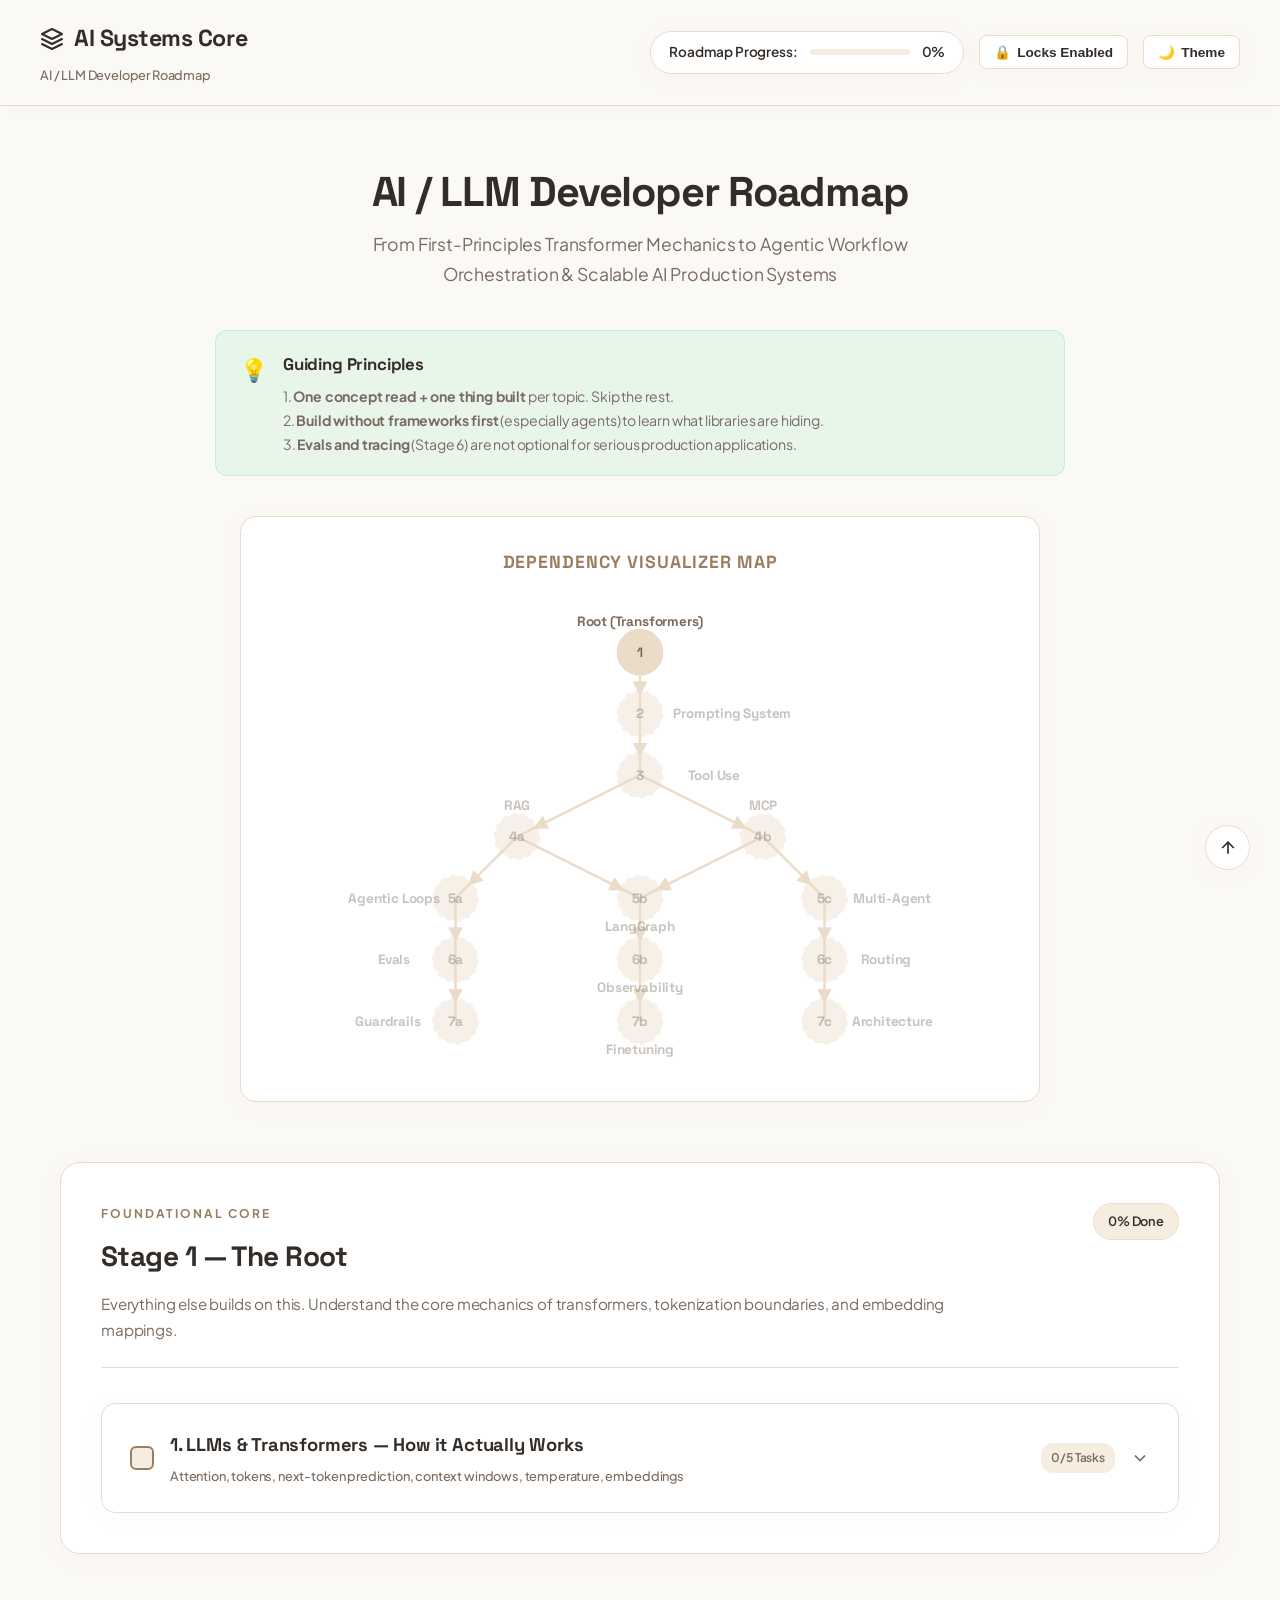
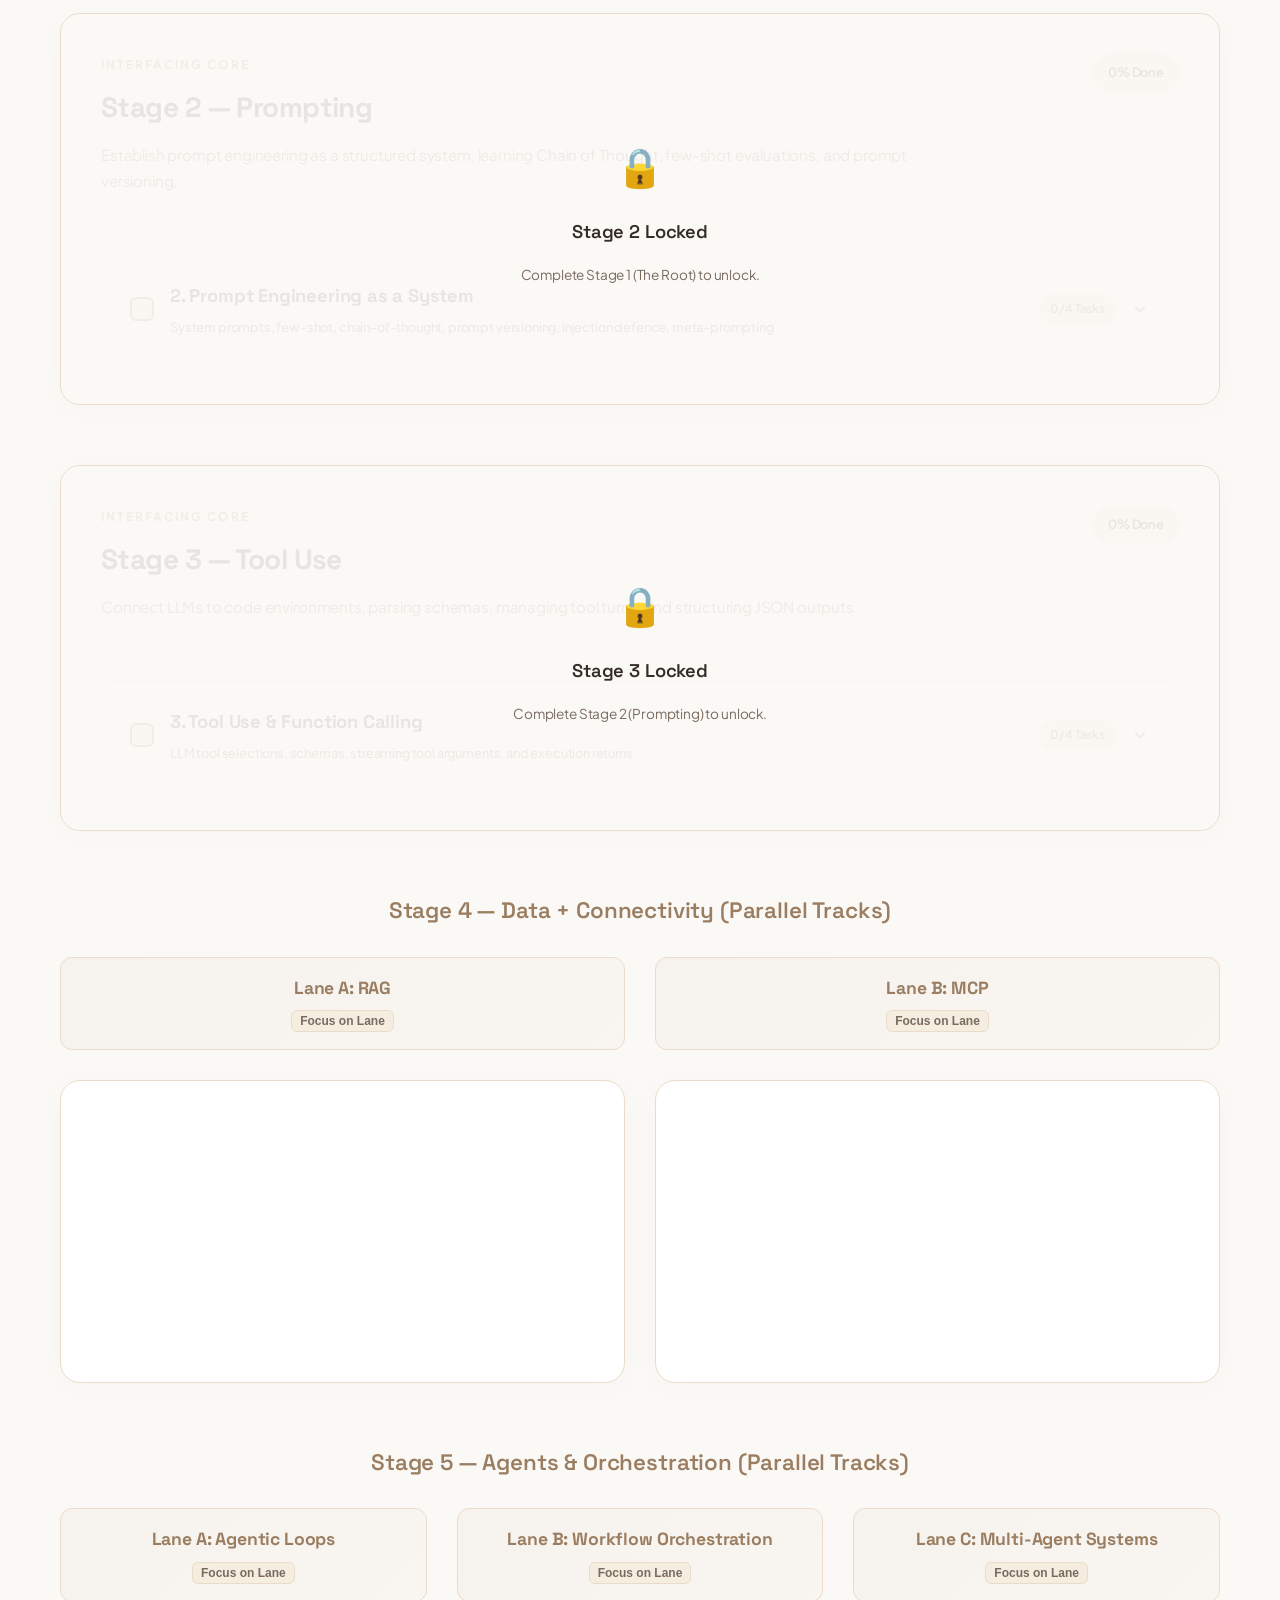
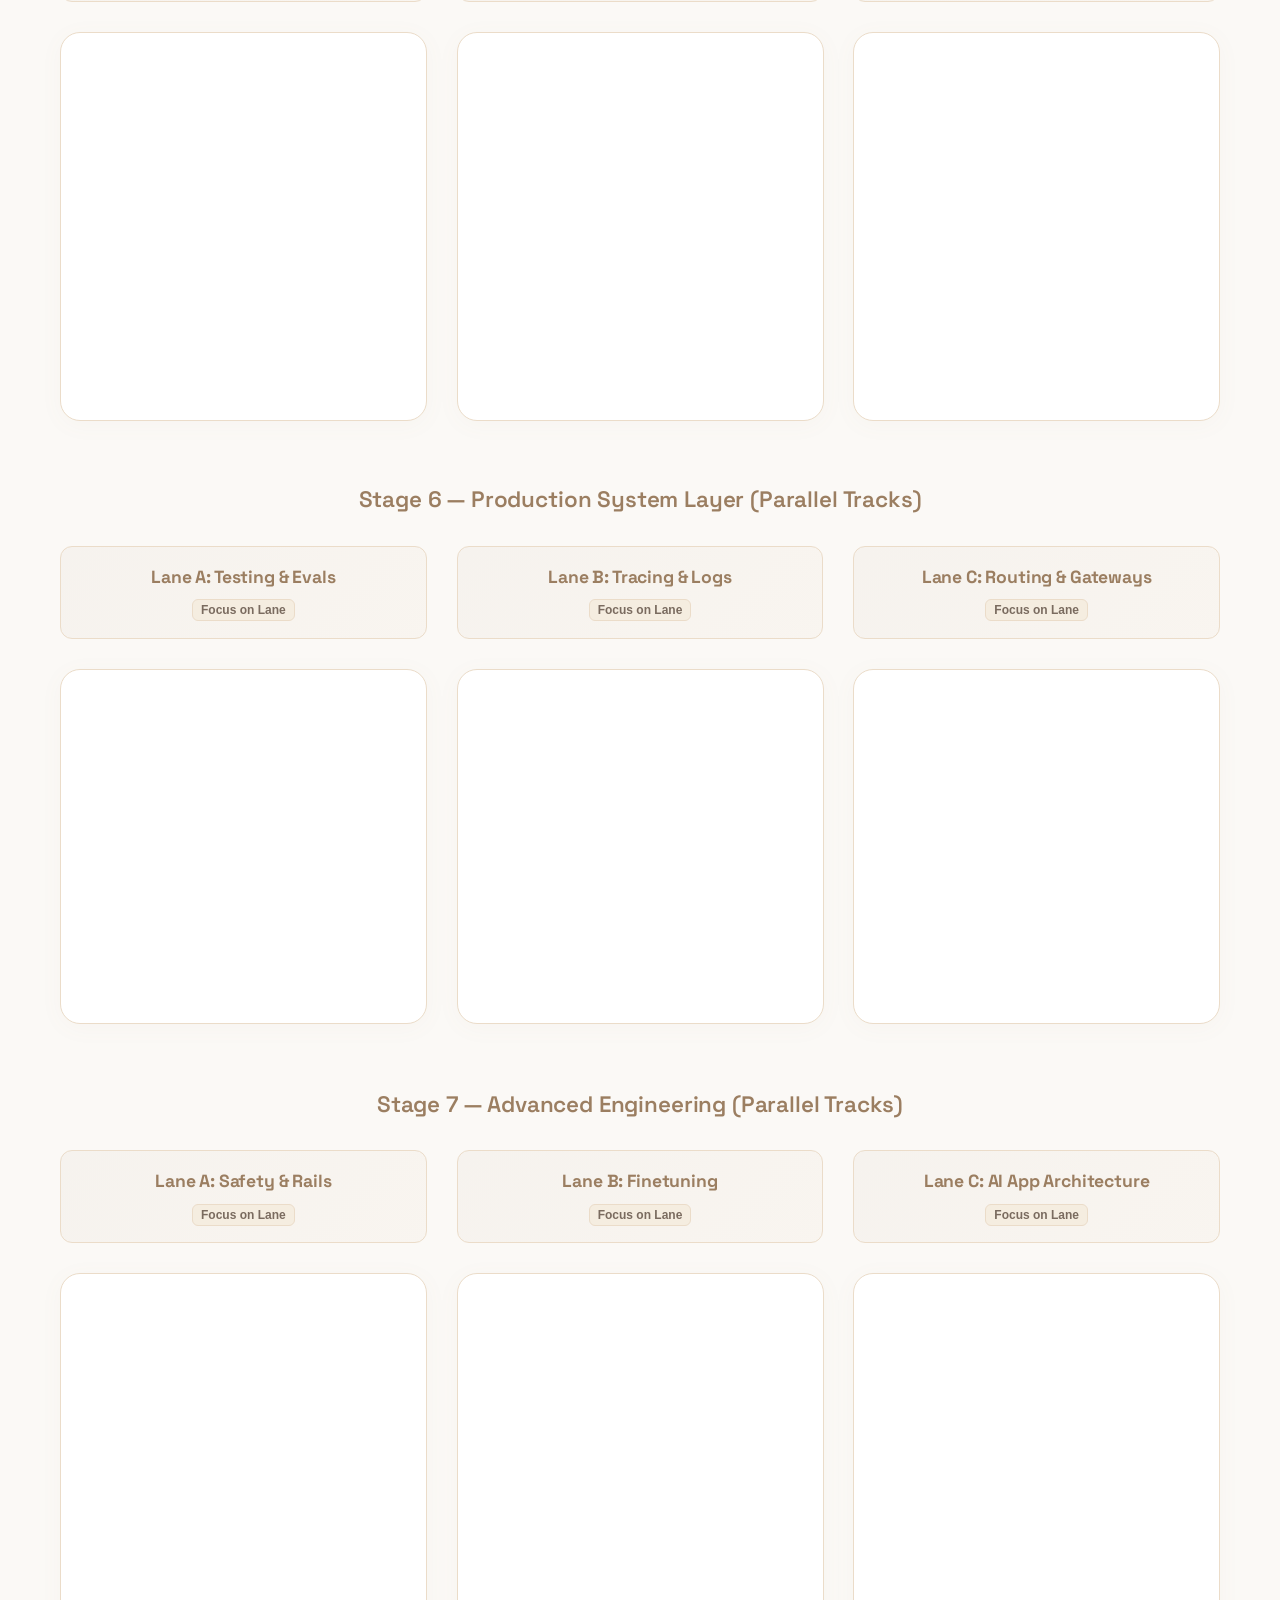
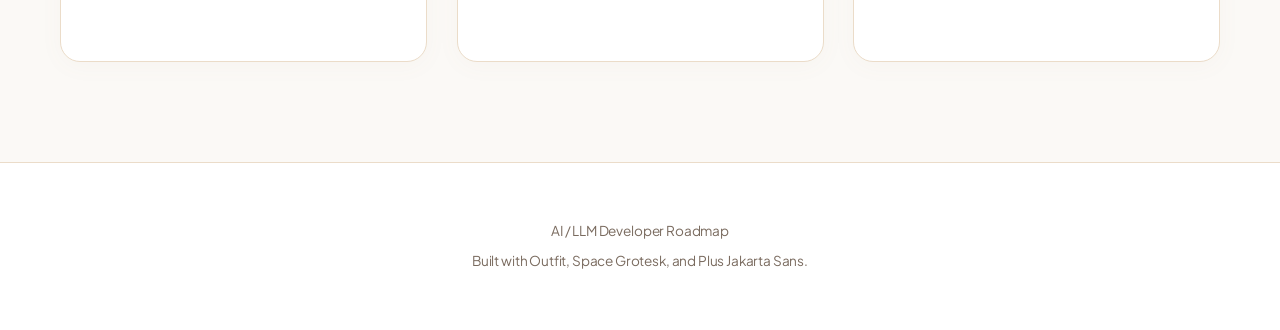
==== ai.html @ d7a20286 "webpages" ====
<!DOCTYPE html>
<html lang="en">
<head>
    <meta charset="UTF-8">
    <meta name="viewport" content="width=device-width, initial-scale=1.0">
    <title>AI / LLM Developer Roadmap</title>
    <!-- Google Fonts: Plus Jakarta Sans for UI/Content, Space Grotesk for Headings -->
    <link rel="preconnect" href="https://fonts.googleapis.com">
    <link rel="preconnect" href="https://fonts.gstatic.com" crossorigin>
    <link href="https://fonts.googleapis.com/css2?family=Plus+Jakarta+Sans:wght@400;500;600;700&family=Space+Grotesk:wght@500;600;700&family=JetBrains+Mono:wght@400;500&display=swap" rel="stylesheet">
    <style>
        :root {
            /* Warm Paper Mode (Default Theme) - Soothing & Premium Warmth */
            --bg-main: #fbf9f6;
            --bg-card: #ffffff;
            --bg-code: #f5ede0;
            --border-card: #ebdcc9;
            --text-main: #342c26;
            --text-muted: #7a6b5f;
            --accent-primary: #9b7e61;
            --accent-hover: #7d654d;
            --accent-secondary: #d4ae83;
            --success: #2e7d32;
            --success-light: #e8f5e9;
            --lock-overlay: rgba(251, 249, 246, 0.9);
            --header-border: #ebdcc9;
            --shadow-card: 0 4px 24px rgba(155, 126, 97, 0.04);
            --shadow-glow: 0 0 20px rgba(155, 126, 97, 0.1);
            
            --circle-bg: #ebdcc9;
            --circle-text: #7a6b5f;
            --line-color: #ebdcc9;
        }

        [data-theme="dark"] {
            /* Midnight Obsidian Dark Mode - Low-Contrast Soothing Dark */
            --bg-main: #0c0f18;
            --bg-card: #131926;
            --bg-code: #070a10;
            --border-card: #1d273a;
            --text-main: #e2e8f0;
            --text-muted: #8a99ad;
            --accent-primary: #38bdf8;
            --accent-hover: #0ea5e9;
            --accent-secondary: #6366f1;
            --success: #10b981;
            --success-light: rgba(16, 185, 129, 0.08);
            --lock-overlay: rgba(12, 15, 24, 0.92);
            --header-border: #1e293b;
            --shadow-card: 0 4px 24px rgba(0, 0, 0, 0.25);
            --shadow-glow: 0 0 20px rgba(56, 189, 248, 0.15);

            --circle-bg: #1d273a;
            --circle-text: #8a99ad;
            --line-color: #1d273a;
        }

        * {
            box-sizing: border-box;
        }

        body {
            margin: 0;
            padding: 0;
            background-color: var(--bg-main);
            color: var(--text-main);
            font-family: 'Plus Jakarta Sans', sans-serif;
            line-height: 1.8;
            letter-spacing: -0.01em;
            -webkit-font-smoothing: antialiased;
            transition: background-color 0.25s ease, color 0.25s ease;
        }

        .btn-toggle, .btn-copy, .btn-scroll-top, .custom-checkbox, .task-item-label, .graph-node circle, .graph-node text, .graph-edge {
            transition: background-color 0.2s ease, border-color 0.2s ease, color 0.2s ease, stroke 0.2s ease, fill 0.2s ease, opacity 0.2s ease;
        }

        .topic-card {
            background-color: var(--bg-card);
            border: 1px solid var(--border-card);
            border-radius: 14px;
            overflow: hidden;
            box-shadow: var(--shadow-card);
            position: relative;
            transition: border-color 0.2s ease, box-shadow 0.2s ease;
        }

        /* Top Sticky Header */
        .sticky-header {
            position: sticky;
            top: 0;
            z-index: 100;
            background-color: var(--bg-main);
            border-bottom: 1px solid var(--header-border);
            padding: 18px 24px;
            box-shadow: 0 4px 20px rgba(0, 0, 0, 0.01);
        }

        .header-content {
            max-width: 1200px;
            margin: 0 auto;
            display: flex;
            justify-content: space-between;
            align-items: center;
            flex-wrap: wrap;
            gap: 15px;
        }

        .logo-section h1 {
            font-family: 'Space Grotesk', sans-serif;
            font-size: 1.45rem;
            margin: 0;
            color: var(--text-main);
            display: flex;
            align-items: center;
            gap: 10px;
            letter-spacing: -0.02em;
        }

        .logo-section p {
            margin: 4px 0 0 0;
            font-size: 0.8rem;
            color: var(--text-muted);
            font-weight: 500;
        }

        .controls-section {
            display: flex;
            align-items: center;
            gap: 15px;
        }

        .progress-box {
            display: flex;
            align-items: center;
            gap: 12px;
            background-color: var(--bg-card);
            border: 1px solid var(--border-card);
            padding: 8px 18px;
            border-radius: 30px;
            font-size: 0.85rem;
            font-weight: 600;
            box-shadow: var(--shadow-card);
        }

        .progress-bar-container {
            width: 100px;
            height: 6px;
            background-color: var(--bg-code);
            border-radius: 3px;
            overflow: hidden;
        }

        .progress-bar-fill {
            height: 100%;
            background: linear-gradient(90deg, var(--accent-secondary), var(--accent-primary));
            width: 0%;
            transition: width 0.4s ease;
        }

        .btn-toggle {
            background-color: var(--bg-card);
            border: 1px solid var(--border-card);
            color: var(--text-main);
            padding: 8px 14px;
            border-radius: 8px;
            cursor: pointer;
            font-size: 0.85rem;
            display: flex;
            align-items: center;
            gap: 6px;
            font-weight: 600;
            box-shadow: var(--shadow-card);
        }

        .btn-toggle:hover {
            border-color: var(--accent-primary);
        }

        /* Hero and intro section */
        .hero {
            max-width: 850px;
            margin: 60px auto 40px auto;
            text-align: center;
            padding: 0 20px;
        }

        .hero h2 {
            font-family: 'Space Grotesk', sans-serif;
            font-size: 2.6rem;
            font-weight: 700;
            margin: 0 0 12px 0;
            line-height: 1.25;
            color: var(--text-main);
            letter-spacing: -0.03em;
        }

        .hero p.lead {
            font-size: 1.1rem;
            line-height: 1.7;
            color: var(--text-muted);
            margin: 0 auto;
            max-width: 650px;
        }

        /* Interactive Map Visualization */
        .map-section {
            max-width: 800px;
            margin: 0 auto 60px auto;
            background-color: var(--bg-card);
            border: 1px solid var(--border-card);
            border-radius: 16px;
            padding: 30px;
            box-shadow: var(--shadow-card);
        }

        .map-section h3 {
            margin-top: 0;
            font-family: 'Space Grotesk', sans-serif;
            font-size: 1.1rem;
            text-align: center;
            margin-bottom: 25px;
            color: var(--accent-primary);
            letter-spacing: 0.05em;
            text-transform: uppercase;
        }

        .interactive-graph {
            width: 100%;
            display: flex;
            justify-content: center;
            align-items: center;
        }

        .interactive-graph svg {
            max-width: 100%;
            height: auto;
        }

        /* SVG States styling */
        .graph-node {
            cursor: pointer;
        }
        .graph-node circle {
            fill: var(--circle-bg);
            stroke: var(--border-card);
            stroke-width: 2px;
            transition: fill 0.3s, stroke 0.3s, opacity 0.3s;
        }
        .graph-node text {
            fill: var(--circle-text);
            font-family: 'Space Grotesk', sans-serif;
            font-size: 11px;
            font-weight: bold;
            text-anchor: middle;
            dominant-baseline: central;
            pointer-events: none;
            transition: fill 0.3s, opacity 0.3s;
        }
        .graph-edge {
            stroke: var(--line-color);
            stroke-width: 2px;
            fill: none;
            transition: stroke 0.3s, stroke-width 0.3s;
        }
        .graph-node-label {
            font-size: 10px;
            fill: var(--text-muted);
            font-weight: 500;
        }

        /* SVG Glows and highlights based on status */
        .graph-node.active circle {
            stroke: var(--accent-primary);
            fill: var(--bg-code);
        }
        .graph-node.active text {
            fill: var(--accent-primary);
        }
        .graph-node.completed circle {
            fill: var(--success);
            stroke: var(--success);
        }
        .graph-node.completed text {
            fill: #ffffff;
        }
        .graph-node.locked circle {
            opacity: 0.4;
            stroke-dasharray: 4;
        }
        .graph-node.locked text {
            opacity: 0.4;
        }
        .graph-edge.active {
            stroke: var(--accent-primary);
            stroke-width: 2.5px;
        }
        .graph-edge.completed {
            stroke: var(--success);
            stroke-width: 2.5px;
        }

        /* Container Layout for Roadmap */
        .roadmap-container {
            max-width: 1200px;
            margin: 0 auto;
            padding: 0 20px 100px 20px;
            display: flex;
            flex-direction: column;
            gap: 60px;
        }

        /* Stage Styling */
        .stage-wrapper {
            position: relative;
            background-color: var(--bg-card);
            border: 1px solid var(--border-card);
            border-radius: 20px;
            padding: 40px;
            box-shadow: var(--shadow-card);
            content-visibility: auto;
            contain-intrinsic-size: 600px;
        }

        .stage-wrapper.locked {
            pointer-events: none;
            user-select: none;
        }

        .stage-lock-overlay {
            position: absolute;
            top: 0;
            left: 0;
            right: 0;
            bottom: 0;
            background-color: var(--lock-overlay);
            z-index: 10;
            border-radius: 20px;
            display: none;
            flex-direction: column;
            justify-content: center;
            align-items: center;
            gap: 15px;
            pointer-events: none;
        }

        .stage-wrapper.locked .stage-lock-overlay {
            display: flex;
            pointer-events: auto;
        }

        .lock-icon-large {
            font-size: 2.4rem;
            color: var(--text-muted);
            animation: float 4s ease-in-out infinite;
        }

        .lock-text {
            font-family: 'Space Grotesk', sans-serif;
            font-weight: 600;
            color: var(--text-main);
            text-align: center;
            font-size: 1.15rem;
        }

        .lock-subtext {
            font-size: 0.85rem;
            color: var(--text-muted);
            text-align: center;
        }

        .stage-header {
            display: flex;
            justify-content: space-between;
            align-items: flex-start;
            border-bottom: 1px solid var(--border-card);
            padding-bottom: 24px;
            margin-bottom: 35px;
            flex-wrap: wrap;
            gap: 15px;
        }

        .stage-badge {
            font-size: 0.75rem;
            text-transform: uppercase;
            letter-spacing: 2px;
            font-weight: 700;
            color: var(--accent-primary);
            margin-bottom: 6px;
        }

        .stage-title {
            font-family: 'Space Grotesk', sans-serif;
            font-size: 1.75rem;
            margin: 0;
            color: var(--text-main);
            letter-spacing: -0.02em;
        }

        .stage-desc {
            color: var(--text-muted);
            font-size: 0.95rem;
            margin-top: 10px;
            max-width: 850px;
            line-height: 1.7;
        }

        .stage-progress-badge {
            background-color: var(--bg-code);
            border: 1px solid var(--border-card);
            padding: 6px 14px;
            border-radius: 20px;
            font-size: 0.8rem;
            font-weight: 600;
        }

        /* Parallel Grid Layout */
        .parallel-tracks-container {
            display: grid;
            grid-template-columns: repeat(3, 1fr);
            gap: 30px;
            width: 100%;
        }

        .parallel-tracks-container.two-columns {
            grid-template-columns: repeat(2, 1fr);
        }

        @media (max-width: 992px) {
            .parallel-tracks-container, .parallel-tracks-container.two-columns {
                grid-template-columns: 1fr !important;
            }
        }

        .track-lane {
            display: flex;
            flex-direction: column;
            gap: 30px;
            transition: opacity 0.25s ease, filter 0.25s ease, transform 0.25s ease;
        }

        .track-banner {
            text-align: center;
            background: linear-gradient(135deg, rgba(155, 126, 97, 0.05), rgba(212, 174, 131, 0.05));
            border: 1px solid var(--border-card);
            padding: 15px;
            border-radius: 12px;
        }

        .track-banner h4 {
            margin: 0;
            font-family: 'Space Grotesk', sans-serif;
            font-size: 1.1rem;
            color: var(--accent-primary);
        }



        .topic-card:hover {
            border-color: var(--accent-primary);
        }

        .card-header-bar {
            padding: 24px 28px;
            cursor: pointer;
            display: flex;
            justify-content: space-between;
            align-items: center;
            user-select: none;
            gap: 15px;
        }

        .card-header-left {
            display: flex;
            align-items: center;
            gap: 16px;
            flex: 1;
        }

        /* Custom Card Checkbox */
        .card-checkbox-wrapper {
            position: relative;
            width: 24px;
            height: 24px;
            flex-shrink: 0;
        }

        .card-checkbox-wrapper input[type="checkbox"] {
            position: absolute;
            opacity: 0;
            cursor: pointer;
            height: 0;
            width: 0;
        }

        .custom-checkbox {
            position: absolute;
            top: 0;
            left: 0;
            height: 24px;
            width: 24px;
            background-color: var(--bg-code);
            border: 2px solid var(--accent-primary);
            border-radius: 6px;
            transition: all 0.2s ease;
        }

        .card-checkbox-wrapper input:checked ~ .custom-checkbox {
            background-color: var(--success);
            border-color: var(--success);
        }

        .custom-checkbox::after {
            content: "";
            position: absolute;
            display: none;
            left: 7px;
            top: 3px;
            width: 6px;
            height: 11px;
            border: solid white;
            border-width: 0 2.5px 2.5px 0;
            transform: rotate(45deg);
        }

        .card-checkbox-wrapper input:checked ~ .custom-checkbox::after {
            display: block;
        }

        .topic-titles h4 {
            margin: 0;
            font-family: 'Space Grotesk', sans-serif;
            font-size: 1.15rem;
            color: var(--text-main);
            letter-spacing: -0.01em;
        }

        .topic-titles p {
            margin: 4px 0 0 0;
            font-size: 0.8rem;
            color: var(--text-muted);
            font-weight: 500;
        }

        .card-header-right {
            display: flex;
            align-items: center;
            gap: 15px;
        }

        .card-progress-indicator {
            font-size: 0.75rem;
            font-weight: 600;
            color: var(--text-muted);
            background-color: var(--bg-code);
            padding: 4px 10px;
            border-radius: 12px;
        }

        .chevron-icon {
            width: 20px;
            height: 20px;
            stroke: var(--text-muted);
            fill: none;
            stroke-width: 2;
            transition: transform 0.3s ease;
        }

        .topic-card.open .chevron-icon {
            transform: rotate(180deg);
        }

        /* Card Content (Accordion panel) */
        .card-content-panel {
            display: none;
            border-top: 0px solid transparent;
        }

        .topic-card.open .card-content-panel {
            display: block;
            border-top: 1px solid var(--border-card);
        }

        .card-inner-body {
            padding: 28px;
            display: flex;
            flex-direction: column;
            gap: 24px;
        }

        /* Claude Prompt Box Styling - Auto Height Soothing Layout */
        .prompt-container {
            display: flex;
            flex-direction: column;
            border: 1px solid var(--border-card);
            border-radius: 10px;
            background-color: var(--bg-code);
            overflow: hidden;
        }

        .prompt-header {
            background-color: rgba(155, 126, 97, 0.04);
            border-bottom: 1px solid var(--border-card);
            padding: 12px 18px;
            display: flex;
            justify-content: space-between;
            align-items: center;
        }

        .prompt-title-wrapper {
            display: flex;
            align-items: center;
            gap: 8px;
            font-size: 0.8rem;
            font-weight: 700;
            text-transform: uppercase;
            letter-spacing: 1.5px;
            color: var(--accent-primary);
        }

        .btn-copy {
            background-color: var(--bg-card);
            border: 1px solid var(--border-card);
            color: var(--text-main);
            padding: 5px 12px;
            border-radius: 6px;
            font-size: 0.75rem;
            cursor: pointer;
            font-weight: 600;
            display: flex;
            align-items: center;
            gap: 4px;
            box-shadow: var(--shadow-card);
        }

        .btn-copy:hover {
            border-color: var(--accent-primary);
        }

        .prompt-body {
            padding: 20px;
            font-family: 'JetBrains Mono', monospace;
            font-size: 0.85rem;
            line-height: 1.6;
            white-space: pre-wrap;
            word-break: break-word;
            color: var(--text-main);
            margin: 0;
            max-height: none;
            overflow-y: visible;
            overflow-x: visible;
        }

        /* Tasks & Resources Lists */
        .task-list {
            margin: 0;
            padding: 0;
            list-style: none;
            display: flex;
            flex-direction: column;
            gap: 12px;
        }

        .task-item-label {
            display: flex;
            align-items: flex-start;
            cursor: pointer;
            gap: 14px;
            font-size: 0.95rem;
            padding: 10px 16px;
            border-radius: 8px;
            border: 1px solid transparent;
        }

        .task-item-label:hover {
            background-color: rgba(155, 126, 97, 0.03);
            border-color: var(--border-card);
        }

        .task-item-label input[type="checkbox"] {
            margin-top: 5px;
            width: 18px;
            height: 18px;
            cursor: pointer;
            accent-color: var(--success);
            flex-shrink: 0;
        }

        .task-item-text {
            color: var(--text-main);
            flex: 1;
            line-height: 1.6;
        }

        .task-item-text a {
            color: var(--accent-primary);
            text-decoration: none;
            font-weight: 600;
            border-bottom: 1.5px solid rgba(155, 126, 97, 0.15);
        }

        .task-item-text a:hover {
            border-color: var(--accent-primary);
        }

        .task-type-badge {
            font-size: 0.65rem;
            font-weight: bold;
            text-transform: uppercase;
            padding: 3px 7px;
            border-radius: 4px;
            margin-right: 8px;
            letter-spacing: 0.5px;
            display: inline-block;
        }

        .badge-read {
            background-color: rgba(99, 102, 241, 0.08);
            color: #6366f1;
        }

        .badge-watch {
            background-color: rgba(245, 158, 11, 0.08);
            color: #d97706;
        }

        .badge-build {
            background-color: rgba(239, 68, 68, 0.08);
            color: #ef4444;
        }

        .badge-interact {
            background-color: rgba(16, 185, 129, 0.08);
            color: #10b981;
        }

        .badge-ask {
            background-color: rgba(34, 211, 238, 0.08);
            color: var(--accent-primary);
        }

        /* Footer styling */
        footer {
            text-align: center;
            padding: 50px 20px;
            border-top: 1px solid var(--border-card);
            background-color: var(--bg-card);
            color: var(--text-muted);
            font-size: 0.85rem;
        }

        footer p {
            margin: 6px 0;
        }

        /* Keyframe animations */
        @keyframes float {
            0% { transform: translateY(0px); }
            50% { transform: translateY(-8px); }
            100% { transform: translateY(0px); }
        }

        /* Quick Floating Actions */
        .floating-progress-container {
            position: fixed;
            bottom: 30px;
            right: 30px;
            z-index: 90;
            display: flex;
            flex-direction: column;
            gap: 10px;
        }

        .btn-scroll-top {
            width: 45px;
            height: 45px;
            border-radius: 50%;
            background-color: var(--bg-card);
            border: 1px solid var(--border-card);
            color: var(--text-main);
            display: flex;
            justify-content: center;
            align-items: center;
            cursor: pointer;
            box-shadow: var(--shadow-card);
            opacity: 0;
            transform: scale(0.8);
            transition: all 0.3s ease;
        }

        .btn-scroll-top.visible {
            opacity: 1;
            transform: scale(1);
        }

        .btn-scroll-top:hover {
            border-color: var(--accent-primary);
            color: var(--accent-primary);
        }

        /* Help Alert */
        .setup-guide {
            max-width: 850px;
            margin: 0 auto 40px auto;
            background-color: var(--success-light);
            border: 1px solid rgba(16, 185, 129, 0.15);
            border-radius: 12px;
            padding: 18px 24px;
            display: flex;
            gap: 15px;
            align-items: flex-start;
        }

        .setup-guide-icon {
            font-size: 1.4rem;
            color: var(--success);
        }

        .setup-guide-content h4 {
            margin: 0 0 6px 0;
            color: var(--text-main);
            font-family: 'Space Grotesk', sans-serif;
            font-size: 1.05rem;
        }

        .setup-guide-content p {
            margin: 0;
            font-size: 0.88rem;
            color: var(--text-muted);
            line-height: 1.7;
        }

        /* Focus mode indicators for parallel tracks */
        .track-focus-toggle {
            background: none;
            border: none;
            color: var(--text-muted);
            cursor: pointer;
            font-size: 0.75rem;
            margin-top: 6px;
            padding: 3px 8px;
            border-radius: 6px;
            transition: all 0.2s ease;
            font-weight: 600;
            background-color: var(--bg-code);
            border: 1px solid var(--border-card);
        }

        .track-focus-toggle:hover {
            color: var(--text-main);
            border-color: var(--accent-primary);
        }

        .track-lane.dimmed {
            opacity: 0.2;
        }

        .track-lane.focused {
            transform: scale(1.01);
        }
    </style>
</head>
<body>

    <!-- Sticky Header -->
    <div class="sticky-header">
        <div class="header-content">
            <div class="logo-section">
                <h1>
                    <svg width="24" height="24" viewBox="0 0 24 24" fill="none" stroke="currentColor" stroke-width="2" stroke-linecap="round" stroke-linejoin="round">
                        <polygon points="12 2 2 7 12 12 22 7 12 2"></polygon>
                        <polyline points="2 17 12 22 22 17"></polyline>
                        <polyline points="2 12 12 17 22 12"></polyline>
                    </svg>
                    AI Systems Core
                </h1>
                <p>AI / LLM Developer Roadmap</p>
            </div>
            
            <div class="controls-section">
                <div class="progress-box">
                    <span>Roadmap Progress:</span>
                    <div class="progress-bar-container">
                        <div class="progress-bar-fill" id="overall-progress-bar"></div>
                    </div>
                    <span id="overall-progress-text">0%</span>
                </div>

                <button class="btn-toggle" id="btn-lock-toggle" onclick="toggleDependencyLocking()">
                    <span id="lock-toggle-icon">🔒</span>
                    <span id="lock-toggle-label">Locks Enabled</span>
                </button>

                <button class="btn-toggle" onclick="toggleTheme()">
                    <span id="theme-toggle-icon">🌙</span>
                    <span>Theme</span>
                </button>
            </div>
        </div>
    </div>

    <!-- Hero Section -->
    <div class="hero">
        <h2>AI / LLM Developer Roadmap</h2>
        <p class="lead">From First-Principles Transformer Mechanics to Agentic Workflow Orchestration & Scalable AI Production Systems</p>
    </div>

    <!-- Setup Info / Guiding Principles -->
    <div class="setup-guide">
        <span class="setup-guide-icon">💡</span>
        <div class="setup-guide-content">
            <h4>Guiding Principles</h4>
            <p>1. <strong>One concept read + one thing built</strong> per topic. Skip the rest.<br>
               2. <strong>Build without frameworks first</strong> (especially agents) to learn what libraries are hiding.<br>
               3. <strong>Evals and tracing</strong> (Stage 6) are not optional for serious production applications.</p>
        </div>
    </div>

    <!-- Interactive Map Visualization -->
    <div class="map-section">
        <h3>Dependency Visualizer Map</h3>
        <div class="interactive-graph">
            <!-- Inline SVG representing the dependency tree -->
            <svg viewBox="0 0 600 380" width="100%" height="340">
                <!-- SVG Filters for arrows -->
                <defs>
                    <marker id="arrow" viewBox="0 0 10 10" refX="22" refY="5" markerWidth="6" markerHeight="6" orient="auto-start-reverse">
                        <path d="M 0 0 L 10 5 L 0 10 z" fill="var(--border-card)" />
                    </marker>
                    <marker id="arrow-active" viewBox="0 0 10 10" refX="22" refY="5" markerWidth="6" markerHeight="6" orient="auto-start-reverse">
                        <path d="M 0 0 L 10 5 L 0 10 z" fill="var(--accent-primary)" />
                    </marker>
                    <marker id="arrow-completed" viewBox="0 0 10 10" refX="22" refY="5" markerWidth="6" markerHeight="6" orient="auto-start-reverse">
                        <path d="M 0 0 L 10 5 L 0 10 z" fill="var(--success)" />
                    </marker>
                </defs>

                <!-- Connection Lines (Edges) -->
                <!-- Stage 1 -> Stage 2 -->
                <path d="M 300,40 L 300,90" class="graph-edge" id="edge-1-2" marker-end="url(#arrow)" />
                <!-- Stage 2 -> Stage 3 -->
                <path d="M 300,90 L 300,140" class="graph-edge" id="edge-2-3" marker-end="url(#arrow)" />
                
                <!-- Stage 3 -> Stage 4a -->
                <path d="M 300,140 L 200,190" class="graph-edge" id="edge-3-4a" marker-end="url(#arrow)" />
                <!-- Stage 3 -> Stage 4b -->
                <path d="M 300,140 L 400,190" class="graph-edge" id="edge-3-4b" marker-end="url(#arrow)" />

                <!-- Stage 4a -> Stage 5a -->
                <path d="M 200,190 L 150,240" class="graph-edge" id="edge-4a-5a" marker-end="url(#arrow)" />
                <!-- Stage 4a -> Stage 5b -->
                <path d="M 200,190 L 300,240" class="graph-edge" id="edge-4a-5b" marker-end="url(#arrow)" />
                <!-- Stage 4b -> Stage 5b -->
                <path d="M 400,190 L 300,240" class="graph-edge" id="edge-4b-5b" marker-end="url(#arrow)" />
                <!-- Stage 4b -> Stage 5c -->
                <path d="M 400,190 L 450,240" class="graph-edge" id="edge-4b-5c" marker-end="url(#arrow)" />

                <!-- Stage 5a -> Stage 6a -->
                <path d="M 150,240 L 150,290" class="graph-edge" id="edge-5a-6a" marker-end="url(#arrow)" />
                <!-- Stage 5b -> Stage 6b -->
                <path d="M 300,240 L 300,290" class="graph-edge" id="edge-5b-6b" marker-end="url(#arrow)" />
                <!-- Stage 5c -> Stage 6c -->
                <path d="M 450,240 L 450,290" class="graph-edge" id="edge-5c-6c" marker-end="url(#arrow)" />

                <!-- Stage 6a -> Stage 7a -->
                <path d="M 150,290 L 150,340" class="graph-edge" id="edge-6a-7a" marker-end="url(#arrow)" />
                <!-- Stage 6b -> Stage 7b -->
                <path d="M 300,290 L 300,340" class="graph-edge" id="edge-6b-7b" marker-end="url(#arrow)" />
                <!-- Stage 6c -> Stage 7c -->
                <path d="M 450,290 L 450,340" class="graph-edge" id="edge-6c-7c" marker-end="url(#arrow)" />

                <!-- Nodes -->
                <!-- Stage 1 (Root) -->
                <g class="graph-node active" id="map-node-1" onclick="scrollToStage('stage-1')">
                    <circle cx="300" cy="40" r="18" />
                    <text x="300" y="40">1</text>
                    <text x="300" y="15" class="graph-node-label">Root (Transformers)</text>
                </g>

                <!-- Stage 2 -->
                <g class="graph-node locked" id="map-node-2" onclick="scrollToStage('stage-2')">
                    <circle cx="300" cy="90" r="18" />
                    <text x="300" y="90">2</text>
                    <text x="375" y="90" class="graph-node-label">Prompting System</text>
                </g>

                <!-- Stage 3 -->
                <g class="graph-node locked" id="map-node-3" onclick="scrollToStage('stage-3')">
                    <circle cx="300" cy="140" r="18" />
                    <text x="300" y="140">3</text>
                    <text x="360" y="140" class="graph-node-label">Tool Use</text>
                </g>

                <!-- Stage 4a -->
                <g class="graph-node locked" id="map-node-4a" onclick="scrollToStage('stage-4')">
                    <circle cx="200" cy="190" r="18" />
                    <text x="200" y="190">4a</text>
                    <text x="200" y="165" class="graph-node-label">RAG</text>
                </g>

                <!-- Stage 4b -->
                <g class="graph-node locked" id="map-node-4b" onclick="scrollToStage('stage-4')">
                    <circle cx="400" cy="190" r="18" />
                    <text x="400" y="190">4b</text>
                    <text x="400" y="165" class="graph-node-label">MCP</text>
                </g>

                <!-- Stage 5a -->
                <g class="graph-node locked" id="map-node-5a" onclick="scrollToStage('stage-5')">
                    <circle cx="150" cy="240" r="18" />
                    <text x="150" y="240">5a</text>
                    <text x="100" y="240" class="graph-node-label">Agentic Loops</text>
                </g>

                <!-- Node 5b -->
                <g class="graph-node locked" id="map-node-5b" onclick="scrollToStage('stage-5')">
                    <circle cx="300" cy="240" r="18" />
                    <text x="300" y="240">5b</text>
                    <text x="300" y="263" class="graph-node-label">LangGraph</text>
                </g>

                <!-- Node 5c -->
                <g class="graph-node locked" id="map-node-5c" onclick="scrollToStage('stage-5')">
                    <circle cx="450" cy="240" r="18" />
                    <text x="450" y="240">5c</text>
                    <text x="505" y="240" class="graph-node-label">Multi-Agent</text>
                </g>

                <!-- Node 6a -->
                <g class="graph-node locked" id="map-node-6a" onclick="scrollToStage('stage-6')">
                    <circle cx="150" cy="290" r="18" />
                    <text x="150" y="290">6a</text>
                    <text x="100" y="290" class="graph-node-label">Evals</text>
                </g>

                <!-- Node 6b -->
                <g class="graph-node locked" id="map-node-6b" onclick="scrollToStage('stage-6')">
                    <circle cx="300" cy="290" r="18" />
                    <text x="300" y="290">6b</text>
                    <text x="300" y="313" class="graph-node-label">Observability</text>
                </g>

                <!-- Node 6c -->
                <g class="graph-node locked" id="map-node-6c" onclick="scrollToStage('stage-6')">
                    <circle cx="450" cy="290" r="18" />
                    <text x="450" y="290">6c</text>
                    <text x="500" y="290" class="graph-node-label">Routing</text>
                </g>

                <!-- Node 7a -->
                <g class="graph-node locked" id="map-node-7a" onclick="scrollToStage('stage-7')">
                    <circle cx="150" cy="340" r="18" />
                    <text x="150" y="340">7a</text>
                    <text x="95" y="340" class="graph-node-label">Guardrails</text>
                </g>

                <!-- Node 7b -->
                <g class="graph-node locked" id="map-node-7b" onclick="scrollToStage('stage-7')">
                    <circle cx="300" cy="340" r="18" />
                    <text x="300" y="340">7b</text>
                    <text x="300" y="363" class="graph-node-label">Finetuning</text>
                </g>

                <!-- Node 7c -->
                <g class="graph-node locked" id="map-node-7c" onclick="scrollToStage('stage-7')">
                    <circle cx="450" cy="340" r="18" />
                    <text x="450" y="340">7c</text>
                    <text x="505" y="340" class="graph-node-label">Architecture</text>
                </g>
            </svg>
        </div>
    </div>

    <!-- Roadmap Content Container -->
    <div class="roadmap-container">

        <!-- STAGE 1 -->
        <div class="stage-wrapper" id="stage-1" data-stage="1">
            <div class="stage-header">
                <div>
                    <div class="stage-badge">Foundational Core</div>
                    <h3 class="stage-title">Stage 1 — The Root</h3>
                    <div class="stage-desc">Everything else builds on this. Understand the core mechanics of transformers, tokenization boundaries, and embedding mappings.</div>
                </div>
                <div class="stage-progress-badge" id="progress-stage-1">0% Done</div>
            </div>

            <!-- Topic 1 -->
            <div class="topic-card" id="card-s1-t1">
                <div class="card-header-bar" onclick="toggleCard('card-s1-t1')">
                    <div class="card-header-left">
                        <label class="card-checkbox-wrapper" onclick="event.stopPropagation()">
                            <input type="checkbox" id="check-node-s1-t1" onchange="toggleEntireNode('card-s1-t1', this)">
                            <span class="custom-checkbox"></span>
                        </label>
                        <div class="topic-titles">
                            <h4>1. LLMs & Transformers — How it Actually Works</h4>
                            <p>Attention, tokens, next-token prediction, context windows, temperature, embeddings</p>
                        </div>
                    </div>
                    <div class="card-header-right">
                        <span class="card-progress-indicator" id="progress-text-s1-t1">0/5 Tasks</span>
                        <svg class="chevron-icon" viewBox="0 0 24 24"><path d="M6 9l6 6 6-6"/></svg>
                    </div>
                </div>
                <div class="card-content-panel">
                    <div class="card-inner-body">
                        <p>Learn LLMs from first principles for a strong developer — mechanically precise, not just high level.</p>

                        <div class="prompt-container">
                            <div class="prompt-header">
                                <div class="prompt-title-wrapper">🤖 Claude Prompt</div>
                                <button class="btn-copy" onclick="copyPrompt(this, 'prompt-s1-t1')">📋 Copy Prompt</button>
                            </div>
                            <pre class="prompt-body" id="prompt-s1-t1">Explain how LLMs work from first principles for a strong developer — not math-heavy, but mechanically precise. Cover: tokenisation, the transformer block, what attention actually does (intuitively), how next-token prediction works, what temperature and top-p do, what context windows really are, and what embeddings are. End with the 3 biggest misconceptions developers have about LLMs.</pre>
                        </div>

                        <ul class="task-list">
                            <li>
                                <label class="task-item-label">
                                    <input type="checkbox" id="task-s1-t1-1" onchange="onTaskChange('card-s1-t1')">
                                    <span class="task-item-text">
                                        <span class="task-type-badge badge-ask">💬 Ask</span> Ask the detailed mechanical query to Claude.
                                    </span>
                                </label>
                            </li>
                            <li>
                                <label class="task-item-label">
                                    <input type="checkbox" id="task-s1-t1-2" onchange="onTaskChange('card-s1-t1')">
                                    <span class="task-item-text">
                                        <span class="task-type-badge badge-watch">🎥 Watch</span> Watch 3Blue1Brown's video: <a href="https://www.youtube.com/watch?v=wjZofJX0v4M" target="_blank">But what is a GPT?</a> (YouTube, 27 min).
                                    </span>
                                </label>
                            </li>
                            <li>
                                <label class="task-item-label">
                                    <input type="checkbox" id="task-s1-t1-3" onchange="onTaskChange('card-s1-t1')">
                                    <span class="task-item-text">
                                        <span class="task-type-badge badge-read">📄 Read</span> Study Jay Alammar's visual post: <a href="https://jalammar.github.io/illustrated-transformer/" target="_blank">The Illustrated Transformer</a>.
                                    </span>
                                </label>
                            </li>
                            <li>
                                <label class="task-item-label">
                                    <input type="checkbox" id="task-s1-t1-4" onchange="onTaskChange('card-s1-t1')">
                                    <span class="task-item-text">
                                        <span class="task-type-badge badge-watch">🎥 Watch</span> Complete Andrej Karpathy's deep-dive video: <a href="https://www.youtube.com/watch?v=kCc8FmEb1nY" target="_blank">Let's build GPT from scratch (2hr)</a>.
                                    </span>
                                </label>
                            </li>
                            <li>
                                <label class="task-item-label">
                                    <input type="checkbox" id="task-s1-t1-5" onchange="onTaskChange('card-s1-t1')">
                                    <span class="task-item-text">
                                        <span class="task-type-badge badge-build">🛠️ Build</span> Build a tiny bigram language model from scratch in Python (~100 lines) following Karpathy's video.
                                    </span>
                                </label>
                            </li>
                        </ul>
                    </div>
                </div>
            </div>
        </div>

        <!-- STAGE 2 -->
        <div class="stage-wrapper locked" id="stage-2" data-stage="2">
            <div class="stage-lock-overlay">
                <span class="lock-icon-large">🔒</span>
                <div class="lock-text">Stage 2 Locked</div>
                <div class="lock-subtext">Complete Stage 1 (The Root) to unlock.</div>
            </div>

            <div class="stage-header">
                <div>
                    <div class="stage-badge">Interfacing Core</div>
                    <h3 class="stage-title">Stage 2 — Prompting</h3>
                    <div class="stage-desc">Establish prompt engineering as a structured system, learning Chain of Thought, few-shot evaluations, and prompt versioning.</div>
                </div>
                <div class="stage-progress-badge" id="progress-stage-2">0% Done</div>
            </div>

            <!-- Topic 1 -->
            <div class="topic-card" id="card-s2-t1">
                <div class="card-header-bar" onclick="toggleCard('card-s2-t1')">
                    <div class="card-header-left">
                        <label class="card-checkbox-wrapper" onclick="event.stopPropagation()">
                            <input type="checkbox" id="check-node-s2-t1" onchange="toggleEntireNode('card-s2-t1', this)">
                            <span class="custom-checkbox"></span>
                        </label>
                        <div class="topic-titles">
                            <h4>2. Prompt Engineering as a System</h4>
                            <p>System prompts, few-shot, chain-of-thought, prompt versioning, injection defence, meta-prompting</p>
                        </div>
                    </div>
                    <div class="card-header-right">
                        <span class="card-progress-indicator" id="progress-text-s2-t1">0/4 Tasks</span>
                        <svg class="chevron-icon" viewBox="0 0 24 24"><path d="M6 9l6 6 6-6"/></svg>
                    </div>
                </div>
                <div class="card-content-panel">
                    <div class="card-inner-body">
                        <p>Learn to design prompts as robust engineering assets rather than trial-and-error strings.</p>

                        <div class="prompt-container">
                            <div class="prompt-header">
                                <div class="prompt-title-wrapper">🤖 Claude Prompt</div>
                                <button class="btn-copy" onclick="copyPrompt(this, 'prompt-s2-t1')">📋 Copy Prompt</button>
                            </div>
                            <pre class="prompt-body" id="prompt-s2-t1">Explain prompt engineering as a proper engineering discipline, not just tips. Cover: system prompts and how they interact with user turns, few-shot examples and when they help, chain-of-thought and when to force it, how to version and test prompts, what prompt injection is and how to defend against it, what meta-prompting is, and how to write prompts that are robust across edge cases. Give concrete before/after examples.</pre>
                        </div>

                        <ul class="task-list">
                            <li>
                                <label class="task-item-label">
                                    <input type="checkbox" id="task-s2-t1-1" onchange="onTaskChange('card-s2-t1')">
                                    <span class="task-item-text">
                                        <span class="task-type-badge badge-ask">💬 Ask</span> Learn structure, system instructions, and injection defensive design.
                                    </span>
                                </label>
                            </li>
                            <li>
                                <label class="task-item-label">
                                    <input type="checkbox" id="task-s2-t1-2" onchange="onTaskChange('card-s2-t1')">
                                    <span class="task-item-text">
                                        <span class="task-type-badge badge-read">📄 Read</span> Study the official <a href="https://docs.anthropic.com/en/docs/build-with-claude/prompt-engineering/overview" target="_blank">Anthropic Prompt Engineering Docs</a>.
                                    </span>
                                </label>
                            </li>
                            <li>
                                <label class="task-item-label">
                                    <input type="checkbox" id="task-s2-t1-3" onchange="onTaskChange('card-s2-t1')">
                                    <span class="task-item-text">
                                        <span class="task-type-badge badge-read">📄 Read</span> Explore comprehensive techniques on <a href="https://www.promptingguide.ai/" target="_blank">PromptingGuide.ai</a>.
                                    </span>
                                </label>
                            </li>
                            <li>
                                <label class="task-item-label">
                                    <input type="checkbox" id="task-s2-t1-4" onchange="onTaskChange('card-s2-t1')">
                                    <span class="task-item-text">
                                        <span class="task-type-badge badge-build">🛠️ Build</span> Automate one manual chore. Build 5 distinct prompts, test on 10 inputs, and write a Python script evaluating results.
                                    </span>
                                </label>
                            </li>
                        </ul>
                    </div>
                </div>
            </div>
        </div>

        <!-- STAGE 3 -->
        <div class="stage-wrapper locked" id="stage-3" data-stage="3">
            <div class="stage-lock-overlay">
                <span class="lock-icon-large">🔒</span>
                <div class="lock-text">Stage 3 Locked</div>
                <div class="lock-subtext">Complete Stage 2 (Prompting) to unlock.</div>
            </div>

            <div class="stage-header">
                <div>
                    <div class="stage-badge">Interfacing Core</div>
                    <h3 class="stage-title">Stage 3 — Tool Use</h3>
                    <div class="stage-desc">Connect LLMs to code environments, parsing schemas, managing tool turns, and structuring JSON outputs.</div>
                </div>
                <div class="stage-progress-badge" id="progress-stage-3">0% Done</div>
            </div>

            <!-- Topic 1 -->
            <div class="topic-card" id="card-s3-t1">
                <div class="card-header-bar" onclick="toggleCard('card-s3-t1')">
                    <div class="card-header-left">
                        <label class="card-checkbox-wrapper" onclick="event.stopPropagation()">
                            <input type="checkbox" id="check-node-s3-t1" onchange="toggleEntireNode('card-s3-t1', this)">
                            <span class="custom-checkbox"></span>
                        </label>
                        <div class="topic-titles">
                            <h4>3. Tool Use & Function Calling</h4>
                            <p>LLM tool selections, schemas, streaming tool arguments, and execution returns</p>
                        </div>
                    </div>
                    <div class="card-header-right">
                        <span class="card-progress-indicator" id="progress-text-s3-t1">0/4 Tasks</span>
                        <svg class="chevron-icon" viewBox="0 0 24 24"><path d="M6 9l6 6 6-6"/></svg>
                    </div>
                </div>
                <div class="card-content-panel">
                    <div class="card-inner-body">
                        <p>Master the exact loop: User prompt $\rightarrow$ Schema payload $\rightarrow$ Local execution $\rightarrow$ Return inject.</p>

                        <div class="prompt-container">
                            <div class="prompt-header">
                                <div class="prompt-title-wrapper">🤖 Claude Prompt</div>
                                <button class="btn-copy" onclick="copyPrompt(this, 'prompt-s3-t1')">📋 Copy Prompt</button>
                            </div>
                            <pre class="prompt-body" id="prompt-s3-t1">Explain tool use and function calling in LLMs precisely — how does the model decide to call a tool, what does the API request and response look like, how do I handle tool results and pass them back, what are structured outputs and how do I enforce JSON schemas, how does streaming interact with tool calls, and what are common mistakes? Show a concrete working example with a real API.</pre>
                        </div>

                        <ul class="task-list">
                            <li>
                                <label class="task-item-label">
                                    <input type="checkbox" id="task-s3-t1-1" onchange="onTaskChange('card-s3-t1')">
                                    <span class="task-item-text">
                                        <span class="task-type-badge badge-ask">💬 Ask</span> Learn schema formatting, tool selection loops, and execution models.
                                    </span>
                                </label>
                            </li>
                            <li>
                                <label class="task-item-label">
                                    <input type="checkbox" id="task-s3-t1-2" onchange="onTaskChange('card-s3-t1')">
                                    <span class="task-item-text">
                                        <span class="task-type-badge badge-read">📄 Read</span> Study the definitive <a href="https://docs.anthropic.com/en/docs/build-with-claude/tool-use/overview" target="_blank">Anthropic Tool Use Docs</a>.
                                    </span>
                                </label>
                            </li>
                            <li>
                                <label class="task-item-label">
                                    <input type="checkbox" id="task-s3-t1-3" onchange="onTaskChange('card-s3-t1')">
                                    <span class="task-item-text">
                                        <span class="task-type-badge badge-read">📄 Read</span> Reference code structures in the <a href="https://platform.openai.com/docs/guides/function-calling" target="_blank">OpenAI Function Calling Guide</a>.
                                    </span>
                                </label>
                            </li>
                            <li>
                                <label class="task-item-label">
                                    <input type="checkbox" id="task-s3-t1-4" onchange="onTaskChange('card-s3-t1')">
                                    <span class="task-item-text">
                                        <span class="task-type-badge badge-build">🛠️ Build</span> Build a Python chatbot with 3 real tools: <code>get_weather</code>, <code>search_web</code>, and <code>run_code</code>. Write the coordinator loop manually.
                                    </span>
                                </label>
                            </li>
                        </ul>
                    </div>
                </div>
            </div>
        </div>

        <!-- STAGE 4 (PARALLEL LANES) -->
        <div>
            <div style="font-family: 'Space Grotesk', sans-serif; font-size: 1.4rem; font-weight: 600; margin-bottom: 25px; text-align: center; color: var(--accent-primary);">
                Stage 4 — Data + Connectivity (Parallel Tracks)
            </div>

            <div class="parallel-tracks-container two-columns">

                <!-- 4a. RAG -->
                <div class="track-lane" id="lane-stage-4a">
                    <div class="track-banner">
                        <h4>Lane A: RAG</h4>
                        <button class="track-focus-toggle" onclick="focusTrack('lane-stage-4a')">Focus on Lane</button>
                    </div>

                    <div class="stage-wrapper locked" id="stage-4a" data-stage="4" style="padding: 24px; height: 100%;">
                        <div class="stage-lock-overlay">
                            <span class="lock-icon-large">🔒</span>
                            <div class="lock-text">Stage 4a Locked</div>
                            <div class="lock-subtext">Complete Stage 3 to unlock.</div>
                        </div>

                        <div class="stage-header" style="margin-bottom: 25px; padding-bottom: 12px;">
                            <div>
                                <h3 class="stage-title" style="font-size: 1.3rem;">4a. Retrieval Augmented Generation</h3>
                                <div class="stage-desc" style="font-size: 0.82rem;">Master vectors, chunking, hybrid queries, and rerank metrics.</div>
                            </div>
                            <div class="stage-progress-badge" id="progress-stage-4a" style="margin-top: 10px;">0% Done</div>
                        </div>

                        <!-- Card -->
                        <div class="topic-card" id="card-s4a-t1">
                            <div class="card-header-bar" onclick="toggleCard('card-s4a-t1')">
                                <div class="card-header-left">
                                    <label class="card-checkbox-wrapper" onclick="event.stopPropagation()">
                                        <input type="checkbox" id="check-node-s4a-t1" onchange="toggleEntireNode('card-s4a-t1', this)">
                                        <span class="custom-checkbox"></span>
                                    </label>
                                    <div class="topic-titles">
                                        <h4>Vector Indices & Chunking</h4>
                                    </div>
                                </div>
                                <div class="card-header-right">
                                    <span class="card-progress-indicator" id="progress-text-s4a-t1">0/5 Tasks</span>
                                    <svg class="chevron-icon" viewBox="0 0 24 24"><path d="M6 9l6 6 6-6"/></svg>
                                </div>
                            </div>
                            <div class="card-content-panel">
                                <div class="card-inner-body">
                                    <div class="prompt-container">
                                        <div class="prompt-header">
                                            <span style="font-size: 0.75rem; color: var(--accent-primary); font-weight: 700;">Claude Prompt</span>
                                            <button class="btn-copy" onclick="copyPrompt(this, 'prompt-s4a-t1')">📋 Copy</button>
                                        </div>
                                        <pre class="prompt-body" id="prompt-s4a-t1">Explain RAG from first principles for a developer who understands embeddings conceptually. Cover: why RAG exists (context limits + stale training data), how embeddings encode meaning, what vector DBs do and how ANN search works, chunking strategies and why naive chunking fails, hybrid search (keyword + semantic), reranking, and the eval question — how do I know my RAG is actually working? Point out the 3 most common RAG mistakes.</pre>
                                    </div>

                                    <ul class="task-list">
                                        <li>
                                            <label class="task-item-label">
                                                <input type="checkbox" id="task-s4a-t1-1" onchange="onTaskChange('card-s4a-t1')">
                                                <span class="task-item-text"><span class="task-type-badge badge-ask">💬 Ask</span> Learn embeddings mappings, ANN indices, and chunk models.</span>
                                            </label>
                                        </li>
                                        <li>
                                            <label class="task-item-label">
                                                <input type="checkbox" id="task-s4a-t1-2" onchange="onTaskChange('card-s4a-t1')">
                                                <span class="task-item-text"><span class="task-type-badge badge-watch">🎥 Watch</span> Watch Pinecone's video: <a href="https://www.youtube.com/watch?v=sVcwVQRHIc8" target="_blank">RAG explained (15m)</a>.</span>
                                            </label>
                                        </li>
                                        <li>
                                            <label class="task-item-label">
                                                <input type="checkbox" id="task-s4a-t1-3" onchange="onTaskChange('card-s4a-t1')">
                                                <span class="task-item-text"><span class="task-type-badge badge-read">📄 Read</span> Read LlamaIndex's structural guide: <a href="https://docs.llamaindex.ai/en/stable/getting_started/concepts/" target="_blank">Core Concepts</a>.</span>
                                            </label>
                                        </li>
                                        <li>
                                            <label class="task-item-label">
                                                <input type="checkbox" id="task-s4a-t1-4" onchange="onTaskChange('card-s4a-t1')">
                                                <span class="task-item-text"><span class="task-type-badge badge-read">📄 Read</span> Read Langchain's conceptual documentation: <a href="https://python.langchain.com/docs/concepts/rag/" target="_blank">RAG Guide</a>.</span>
                                            </label>
                                        </li>
                                        <li>
                                            <label class="task-item-label">
                                                <input type="checkbox" id="task-s4a-t1-5" onchange="onTaskChange('card-s4a-t1')">
                                                <span class="task-item-text"><span class="task-type-badge badge-build">🛠️ Build</span> Ingest your own code files or markdown diaries into ChromaDB or FAISS. Build a chat interface querying it.</span>
                                            </label>
                                        </li>
                                    </ul>
                                </div>
                            </div>
                        </div>
                    </div>
                </div>

                <!-- 4b. MCP -->
                <div class="track-lane" id="lane-stage-4b">
                    <div class="track-banner">
                        <h4>Lane B: MCP</h4>
                        <button class="track-focus-toggle" onclick="focusTrack('lane-stage-4b')">Focus on Lane</button>
                    </div>

                    <div class="stage-wrapper locked" id="stage-4b" data-stage="4" style="padding: 24px; height: 100%;">
                        <div class="stage-lock-overlay">
                            <span class="lock-icon-large">🔒</span>
                            <div class="lock-text">Stage 4b Locked</div>
                            <div class="lock-subtext">Complete Stage 3 to unlock.</div>
                        </div>

                        <div class="stage-header" style="margin-bottom: 25px; padding-bottom: 12px;">
                            <div>
                                <h3 class="stage-title" style="font-size: 1.3rem;">4b. Model Context Protocol</h3>
                                <div class="stage-desc" style="font-size: 0.82rem;">Standardized protocol for data resources, prompts, and server tools.</div>
                            </div>
                            <div class="stage-progress-badge" id="progress-stage-4b" style="margin-top: 10px;">0% Done</div>
                        </div>

                        <!-- Card -->
                        <div class="topic-card" id="card-s4b-t1">
                            <div class="card-header-bar" onclick="toggleCard('card-s4b-t1')">
                                <div class="card-header-left">
                                    <label class="card-checkbox-wrapper" onclick="event.stopPropagation()">
                                        <input type="checkbox" id="check-node-s4b-t1" onchange="toggleEntireNode('card-s4b-t1', this)">
                                        <span class="custom-checkbox"></span>
                                    </label>
                                    <div class="topic-titles">
                                        <h4>MCP Protocol Standards</h4>
                                    </div>
                                </div>
                                <div class="card-header-right">
                                    <span class="card-progress-indicator" id="progress-text-s4b-t1">0/5 Tasks</span>
                                    <svg class="chevron-icon" viewBox="0 0 24 24"><path d="M6 9l6 6 6-6"/></svg>
                                </div>
                            </div>
                            <div class="card-content-panel">
                                <div class="card-inner-body">
                                    <div class="prompt-container">
                                        <div class="prompt-header">
                                            <span style="font-size: 0.75rem; color: var(--accent-primary); font-weight: 700;">Claude Prompt</span>
                                            <button class="btn-copy" onclick="copyPrompt(this, 'prompt-s4b-t1')">📋 Copy</button>
                                        </div>
                                        <pre class="prompt-body" id="prompt-s4b-t1">Explain MCP (Model Context Protocol) precisely for a developer who already understands tool use. Cover: what problem MCP solves that raw function calling doesn't, the protocol architecture (client, server, host), the 3 primitives (tools, resources, prompts), transport options (stdio vs SSE), how to write a minimal MCP server in Python or Node, security considerations, and when to use MCP vs just hardcoding tool calls.</pre>
                                    </div>

                                    <ul class="task-list">
                                        <li>
                                            <label class="task-item-label">
                                                <input type="checkbox" id="task-s4b-t1-1" onchange="onTaskChange('card-s4b-t1')">
                                                <span class="task-item-text"><span class="task-type-badge badge-ask">💬 Ask</span> Learn MCP primitives (tools, resources, prompt templates).</span>
                                            </label>
                                        </li>
                                        <li>
                                            <label class="task-item-label">
                                                <input type="checkbox" id="task-s4b-t1-2" onchange="onTaskChange('card-s4b-t1')">
                                                <span class="task-item-text"><span class="task-type-badge badge-read">📄 Read</span> Study the official protocol site: <a href="https://modelcontextprotocol.io/introduction" target="_blank">modelcontextprotocol.io</a>.</span>
                                            </label>
                                        </li>
                                        <li>
                                            <label class="task-item-label">
                                                <input type="checkbox" id="task-s4b-t1-3" onchange="onTaskChange('card-s4b-t1')">
                                                <span class="task-item-text"><span class="task-type-badge badge-watch">🎥 Watch</span> Watch Fireship's introductory summary: <a href="https://www.youtube.com/watch?v=7j_NE6Pjv-E" target="_blank">MCP explained in 100 seconds</a>.</span>
                                            </label>
                                        </li>
                                        <li>
                                            <label class="task-item-label">
                                                <input type="checkbox" id="task-s4b-t1-4" onchange="onTaskChange('card-s4b-t1')">
                                                <span class="task-item-text"><span class="task-type-badge badge-read">📄 Read</span> Read official open source examples: <a href="https://github.com/modelcontextprotocol/servers" target="_blank">MCP reference servers on GitHub</a>.</span>
                                            </label>
                                        </li>
                                        <li>
                                            <label class="task-item-label">
                                                <input type="checkbox" id="task-s4b-t1-5" onchange="onTaskChange('card-s4b-t1')">
                                                <span class="task-item-text"><span class="task-type-badge badge-build">🛠️ Build</span> Write a filesystem MCP server in Python or Node; connect it to Claude Desktop and query folders.</span>
                                            </label>
                                        </li>
                                    </ul>
                                </div>
                            </div>
                        </div>
                    </div>
                </div>

            </div>
        </div>

        <!-- STAGE 5 (THREE PARALLEL COLUMNS) -->
        <div>
            <div style="font-family: 'Space Grotesk', sans-serif; font-size: 1.4rem; font-weight: 600; margin-bottom: 25px; text-align: center; color: var(--accent-primary);">
                Stage 5 — Agents & Orchestration (Parallel Tracks)
            </div>

            <div class="parallel-tracks-container">

                <!-- 5a. Agents -->
                <div class="track-lane" id="lane-stage-5a">
                    <div class="track-banner">
                        <h4>Lane A: Agentic Loops</h4>
                        <button class="track-focus-toggle" onclick="focusTrack('lane-stage-5a')">Focus on Lane</button>
                    </div>

                    <div class="stage-wrapper locked" id="stage-5a" data-stage="5" style="padding: 24px; height: 100%;">
                        <div class="stage-lock-overlay">
                            <span class="lock-icon-large">🔒</span>
                            <div class="lock-text">Stage 5a Locked</div>
                            <div class="lock-subtext">Complete Stage 4a and 4b to unlock.</div>
                        </div>

                        <div class="stage-header" style="margin-bottom: 25px; padding-bottom: 12px;">
                            <div>
                                <h3 class="stage-title" style="font-size: 1.2rem;">5a. Raw Agents</h3>
                                <div class="stage-desc" style="font-size: 0.82rem;">ReAct loops, short/long-term memory, and self-critiques.</div>
                            </div>
                            <div class="stage-progress-badge" id="progress-stage-5a" style="margin-top: 10px;">0% Done</div>
                        </div>

                        <!-- Card -->
                        <div class="topic-card" id="card-s5a-t1">
                            <div class="card-header-bar" onclick="toggleCard('card-s5a-t1')">
                                <div class="card-header-left">
                                    <label class="card-checkbox-wrapper" onclick="event.stopPropagation()">
                                        <input type="checkbox" id="check-node-s5a-t1" onchange="toggleEntireNode('card-s5a-t1', this)">
                                        <span class="custom-checkbox"></span>
                                    </label>
                                    <div class="topic-titles">
                                        <h4>ReAct & Memory</h4>
                                    </div>
                                </div>
                                <div class="card-header-right">
                                    <span class="card-progress-indicator" id="progress-text-s5a-t1">0/4 Tasks</span>
                                    <svg class="chevron-icon" viewBox="0 0 24 24"><path d="M6 9l6 6 6-6"/></svg>
                                </div>
                            </div>
                            <div class="card-content-panel">
                                <div class="card-inner-body">
                                    <div class="prompt-container">
                                        <div class="prompt-header">
                                            <span style="font-size: 0.75rem; color: var(--accent-primary); font-weight: 700;">Claude Prompt</span>
                                            <button class="btn-copy" onclick="copyPrompt(this, 'prompt-s5a-t1')">📋 Copy</button>
                                        </div>
                                        <pre class="prompt-body" id="prompt-s5a-t1">Explain AI agents precisely for a developer who knows tool use. Cover: what makes something an agent vs a chain, the ReAct (reason + act) loop step by step, the 4 types of memory (in-context, external, episodic, semantic), how planning works (task decomposition), when agents fail and why, how to add self-critique loops, and the key question — when should I use an agent vs a simpler approach?</pre>
                                    </div>

                                    <ul class="task-list">
                                        <li>
                                            <label class="task-item-label">
                                                <input type="checkbox" id="task-s5a-t1-1" onchange="onTaskChange('card-s5a-t1')">
                                                <span class="task-item-text"><span class="task-type-badge badge-ask">💬 Ask</span> Learn memory architectures, plan pipelines and critique loops.</span>
                                            </label>
                                        </li>
                                        <li>
                                            <label class="task-item-label">
                                                <input type="checkbox" id="task-s5a-t1-2" onchange="onTaskChange('card-s5a-t1')">
                                                <span class="task-item-text"><span class="task-type-badge badge-read">📄 Read</span> Study Lilian Weng's definitive survey: <a href="https://lilianweng.github.io/posts/2023-06-23-agent/" target="_blank">LLM Powered Autonomous Agents</a>.</span>
                                            </label>
                                        </li>
                                        <li>
                                            <label class="task-item-label">
                                                <input type="checkbox" id="task-s5a-t1-3" onchange="onTaskChange('card-s5a-t1')">
                                                <span class="task-item-text"><span class="task-type-badge badge-read">📄 Read</span> Read Anthropic's developer guide: <a href="https://docs.anthropic.com/en/docs/build-with-claude/agents" target="_blank">Agents Guide</a>.</span>
                                            </label>
                                        </li>
                                        <li>
                                            <label class="task-item-label">
                                                <input type="checkbox" id="task-s5a-t1-4" onchange="onTaskChange('card-s5a-t1')">
                                                <span class="task-item-text"><span class="task-type-badge badge-build">🛠️ Build</span> Build a web research agent without any libraries (raw API client loops).</span>
                                            </label>
                                        </li>
                                    </ul>
                                </div>
                            </div>
                        </div>
                    </div>
                </div>

                <!-- 5b. LangGraph -->
                <div class="track-lane" id="lane-stage-5b">
                    <div class="track-banner">
                        <h4>Lane B: Workflow Orchestration</h4>
                        <button class="track-focus-toggle" onclick="focusTrack('lane-stage-5b')">Focus on Lane</button>
                    </div>

                    <div class="stage-wrapper locked" id="stage-5b" data-stage="5" style="padding: 24px; height: 100%;">
                        <div class="stage-lock-overlay">
                            <span class="lock-icon-large">🔒</span>
                            <div class="lock-text">Stage 5b Locked</div>
                            <div class="lock-subtext">Complete Stage 4a and 4b to unlock.</div>
                        </div>

                        <div class="stage-header" style="margin-bottom: 25px; padding-bottom: 12px;">
                            <div>
                                <h3 class="stage-title" style="font-size: 1.2rem;">5b. LangGraph</h3>
                                <div class="stage-desc" style="font-size: 0.82rem;">Nodes, edges, cycles, state transitions, and checkpoints.</div>
                            </div>
                            <div class="stage-progress-badge" id="progress-stage-5b" style="margin-top: 10px;">0% Done</div>
                        </div>

                        <!-- Card -->
                        <div class="topic-card" id="card-s5b-t1">
                            <div class="card-header-bar" onclick="toggleCard('card-s5b-t1')">
                                <div class="card-header-left">
                                    <label class="card-checkbox-wrapper" onclick="event.stopPropagation()">
                                        <input type="checkbox" id="check-node-s5b-t1" onchange="toggleEntireNode('card-s5b-t1', this)">
                                        <span class="custom-checkbox"></span>
                                    </label>
                                    <div class="topic-titles">
                                        <h4>Graph State Machines</h4>
                                    </div>
                                </div>
                                <div class="card-header-right">
                                    <span class="card-progress-indicator" id="progress-text-s5b-t1">0/4 Tasks</span>
                                    <svg class="chevron-icon" viewBox="0 0 24 24"><path d="M6 9l6 6 6-6"/></svg>
                                </div>
                            </div>
                            <div class="card-content-panel">
                                <div class="card-inner-body">
                                    <div class="prompt-container">
                                        <div class="prompt-header">
                                            <span style="font-size: 0.75rem; color: var(--accent-primary); font-weight: 700;">Claude Prompt</span>
                                            <button class="btn-copy" onclick="copyPrompt(this, 'prompt-s5b-t1')">📋 Copy</button>
                                        </div>
                                        <pre class="prompt-body" id="prompt-s5b-t1">Explain LangGraph to a developer who has already built a raw agent loop. Cover: what problem LangGraph solves (explicit state, cycles, branching), how a graph differs from a chain, the key primitives (state, nodes, edges, conditional edges), how checkpointing works for human-in-the-loop, when to use LangGraph vs a simpler approach, and what the most common graph design mistakes are.</pre>
                                    </div>

                                    <ul class="task-list">
                                        <li>
                                            <label class="task-item-label">
                                                <input type="checkbox" id="task-s5b-t1-1" onchange="onTaskChange('card-s5b-t1')">
                                                <span class="task-item-text"><span class="task-type-badge badge-ask">💬 Ask</span> Learn graph structures, explicit state management, and checkpoints.</span>
                                            </label>
                                        </li>
                                        <li>
                                            <label class="task-item-label">
                                                <input type="checkbox" id="task-s5b-t1-2" onchange="onTaskChange('card-s5b-t1')">
                                                <span class="task-item-text"><span class="task-type-badge badge-read">📄 Read</span> Complete the official <a href="https://langchain-ai.github.io/langgraph/tutorials/introduction/" target="_blank">LangGraph Tutorial</a>.</span>
                                            </label>
                                        </li>
                                        <li>
                                            <label class="task-item-label">
                                                <input type="checkbox" id="task-s5b-t1-3" onchange="onTaskChange('card-s5b-t1')">
                                                <span class="task-item-text"><span class="task-type-badge badge-watch">🎥 Watch</span> Watch FreeCodeCamp's tutorial video: <a href="https://www.youtube.com/watch?v=5h-JBkySK34" target="_blank">LangGraph Crash Course</a>.</span>
                                            </label>
                                        </li>
                                        <li>
                                            <label class="task-item-label">
                                                <input type="checkbox" id="task-s5b-t1-4" onchange="onTaskChange('card-s5b-t1')">
                                                <span class="task-item-text"><span class="task-type-badge badge-build">🛠️ Build</span> Rebuild the research agent in LangGraph. Add a human approval step.</span>
                                            </label>
                                        </li>
                                    </ul>
                                </div>
                            </div>
                        </div>
                    </div>
                </div>

                <!-- 5c. Multi-Agent -->
                <div class="track-lane" id="lane-stage-5c">
                    <div class="track-banner">
                        <h4>Lane C: Multi-Agent Systems</h4>
                        <button class="track-focus-toggle" onclick="focusTrack('lane-stage-5c')">Focus on Lane</button>
                    </div>

                    <div class="stage-wrapper locked" id="stage-5c" data-stage="5" style="padding: 24px; height: 100%;">
                        <div class="stage-lock-overlay">
                            <span class="lock-icon-large">🔒</span>
                            <div class="lock-text">Stage 5c Locked</div>
                            <div class="lock-subtext">Complete Stage 4a and 4b to unlock.</div>
                        </div>

                        <div class="stage-header" style="margin-bottom: 25px; padding-bottom: 12px;">
                            <div>
                                <h3 class="stage-title" style="font-size: 1.2rem;">5c. Orchestrator Networks</h3>
                                <div class="stage-desc" style="font-size: 0.82rem;">Delegation networks, task routers, and shared state communications.</div>
                            </div>
                            <div class="stage-progress-badge" id="progress-stage-5c" style="margin-top: 10px;">0% Done</div>
                        </div>

                        <!-- Card -->
                        <div class="topic-card" id="card-s5c-t1">
                            <div class="card-header-bar" onclick="toggleCard('card-s5c-t1')">
                                <div class="card-header-left">
                                    <label class="card-checkbox-wrapper" onclick="event.stopPropagation()">
                                        <input type="checkbox" id="check-node-s5c-t1" onchange="toggleEntireNode('card-s5c-t1', this)">
                                        <span class="custom-checkbox"></span>
                                    </label>
                                    <div class="topic-titles">
                                        <h4>Multi-Agent Delegation</h4>
                                    </div>
                                </div>
                                <div class="card-header-right">
                                    <span class="card-progress-indicator" id="progress-text-s5c-t1">0/4 Tasks</span>
                                    <svg class="chevron-icon" viewBox="0 0 24 24"><path d="M6 9l6 6 6-6"/></svg>
                                </div>
                            </div>
                            <div class="card-content-panel">
                                <div class="card-inner-body">
                                    <div class="prompt-container">
                                        <div class="prompt-header">
                                            <span style="font-size: 0.75rem; color: var(--accent-primary); font-weight: 700;">Claude Prompt</span>
                                            <button class="btn-copy" onclick="copyPrompt(this, 'prompt-s5c-t1')">📋 Copy</button>
                                        </div>
                                        <pre class="prompt-body" id="prompt-s5c-t1">Explain multi-agent systems for a developer who has built single agents. Cover: why multiple agents (specialisation, parallelism, reliability), the orchestrator-worker pattern in detail, how agents communicate (structured messages, shared state, tool calls to other agents), how to handle failures in a multi-agent system, what trust boundaries mean between agents, and when multi-agent is overkill vs genuinely needed.</pre>
                                    </div>

                                    <ul class="task-list">
                                        <li>
                                            <label class="task-item-label">
                                                <input type="checkbox" id="task-s5c-t1-1" onchange="onTaskChange('card-s5c-t1')">
                                                <span class="task-item-text"><span class="task-type-badge badge-ask">💬 Ask</span> Learn coordinator networks, routing messages, and sync boundaries.</span>
                                            </label>
                                        </li>
                                        <li>
                                            <label class="task-item-label">
                                                <input type="checkbox" id="task-s5c-t1-2" onchange="onTaskChange('card-s5c-t1')">
                                                <span class="task-item-text"><span class="task-type-badge badge-read">📄 Read</span> Review Anthropic's multi-agent patterns docs: <a href="https://docs.anthropic.com/en/docs/build-with-claude/agents#multi-agent-frameworks" target="_blank">Multi-Agent Frameworks</a>.</span>
                                            </label>
                                        </li>
                                        <li>
                                            <label class="task-item-label">
                                                <input type="checkbox" id="task-s5c-t1-3" onchange="onTaskChange('card-s5c-t1')">
                                                <span class="task-item-text"><span class="task-type-badge badge-read">📄 Read</span> Read the agent design post: <a href="https://www.anthropic.com/research/building-effective-agents" target="_blank">Building Effective Agents</a>.</span>
                                            </label>
                                        </li>
                                        <li>
                                            <label class="task-item-label">
                                                <input type="checkbox" id="task-s5c-t1-4" onchange="onTaskChange('card-s5c-t1')">
                                                <span class="task-item-text"><span class="task-type-badge badge-build">🛠️ Build</span> Build a 2-agent network: a Planner agent decomposing queries, and an Executor doing jobs. Planner critiques outcomes.</span>
                                            </label>
                                        </li>
                                    </ul>
                                </div>
                            </div>
                        </div>
                    </div>
                </div>

            </div>
        </div>

        <!-- STAGE 6 (THREE PARALLEL COLUMNS) -->
        <div>
            <div style="font-family: 'Space Grotesk', sans-serif; font-size: 1.4rem; font-weight: 600; margin-bottom: 25px; text-align: center; color: var(--accent-primary);">
                Stage 6 — Production System Layer (Parallel Tracks)
            </div>

            <div class="parallel-tracks-container">

                <!-- 6a. Evals -->
                <div class="track-lane" id="lane-stage-6a">
                    <div class="track-banner">
                        <h4>Lane A: Testing & Evals</h4>
                        <button class="track-focus-toggle" onclick="focusTrack('lane-stage-6a')">Focus on Lane</button>
                    </div>

                    <div class="stage-wrapper locked" id="stage-6a" data-stage="6" style="padding: 24px; height: 100%;">
                        <div class="stage-lock-overlay">
                            <span class="lock-icon-large">🔒</span>
                            <div class="lock-text">Stage 6a Locked</div>
                            <div class="lock-subtext">Complete Stage 5a, 5b and 5c to unlock.</div>
                        </div>

                        <div class="stage-header" style="margin-bottom: 25px; padding-bottom: 12px;">
                            <div>
                                <h3 class="stage-title" style="font-size: 1.2rem;">6a. LLM Evals</h3>
                                <div class="stage-desc" style="font-size: 0.82rem;">LLM-as-judge, prompt regression testing, and evaluation metrics.</div>
                            </div>
                            <div class="stage-progress-badge" id="progress-stage-6a" style="margin-top: 10px;">0% Done</div>
                        </div>

                        <!-- Card -->
                        <div class="topic-card" id="card-s6a-t1">
                            <div class="card-header-bar" onclick="toggleCard('card-s6a-t1')">
                                <div class="card-header-left">
                                    <label class="card-checkbox-wrapper" onclick="event.stopPropagation()">
                                        <input type="checkbox" id="check-node-s6a-t1" onchange="toggleEntireNode('card-s6a-t1', this)">
                                        <span class="custom-checkbox"></span>
                                    </label>
                                    <div class="topic-titles">
                                        <h4>Evaluation Pipelines</h4>
                                    </div>
                                </div>
                                <div class="card-header-right">
                                    <span class="card-progress-indicator" id="progress-text-s6a-t1">0/4 Tasks</span>
                                    <svg class="chevron-icon" viewBox="0 0 24 24"><path d="M6 9l6 6 6-6"/></svg>
                                </div>
                            </div>
                            <div class="card-content-panel">
                                <div class="card-inner-body">
                                    <div class="prompt-container">
                                        <div class="prompt-header">
                                            <span style="font-size: 0.75rem; color: var(--accent-primary); font-weight: 700;">Claude Prompt</span>
                                            <button class="btn-copy" onclick="copyPrompt(this, 'prompt-s6a-t1')">📋 Copy</button>
                                        </div>
                                        <pre class="prompt-body" id="prompt-s6a-t1">Explain LLM evals as an engineering practice. Cover: why unit tests don't work for LLMs, the 3 eval types (human, automated metric, LLM-as-judge), how to design an eval dataset, what LLM-as-judge looks like in practice and its failure modes, how to catch prompt regressions before deploying, what tools exist (promptfoo, Braintrust, Langfuse evals), and what a minimal but useful eval pipeline looks like for a solo developer.</pre>
                                    </div>

                                    <ul class="task-list">
                                        <li>
                                            <label class="task-item-label">
                                                <input type="checkbox" id="task-s6a-t1-1" onchange="onTaskChange('card-s6a-t1')">
                                                <span class="task-item-text"><span class="task-type-badge badge-ask">💬 Ask</span> Learn automated metrics, LLM judges, and regression sets.</span>
                                            </label>
                                        </li>
                                        <li>
                                            <label class="task-item-label">
                                                <input type="checkbox" id="task-s6a-t1-2" onchange="onTaskChange('card-s6a-t1')">
                                                <span class="task-item-text"><span class="task-type-badge badge-read">📄 Read</span> Read Hamel Husain's guide: <a href="https://hamel.dev/blog/posts/evals/" target="_blank">Your AI Product Needs Evals</a>.</span>
                                            </label>
                                        </li>
                                        <li>
                                            <label class="task-item-label">
                                                <input type="checkbox" id="task-s6a-t1-3" onchange="onTaskChange('card-s6a-t1')">
                                                <span class="task-item-text"><span class="task-type-badge badge-read">📄 Read</span> Study the open source testing tool docs: <a href="https://www.promptfoo.dev/docs/intro" target="_blank">Promptfoo Docs</a>.</span>
                                            </label>
                                        </li>
                                        <li>
                                            <label class="task-item-label">
                                                <input type="checkbox" id="task-s6a-t1-4" onchange="onTaskChange('card-s6a-t1')">
                                                <span class="task-item-text"><span class="task-type-badge badge-build">🛠️ Build</span> Create a 20-item dataset for your RAG chatbot. Build a python script with an LLM judge scoring outputs 1-5.</span>
                                            </label>
                                        </li>
                                    </ul>
                                </div>
                            </div>
                        </div>
                    </div>
                </div>

                <!-- 6b. Observability -->
                <div class="track-lane" id="lane-stage-6b">
                    <div class="track-banner">
                        <h4>Lane B: Tracing & Logs</h4>
                        <button class="track-focus-toggle" onclick="focusTrack('lane-stage-6b')">Focus on Lane</button>
                    </div>

                    <div class="stage-wrapper locked" id="stage-6b" data-stage="6" style="padding: 24px; height: 100%;">
                        <div class="stage-lock-overlay">
                            <span class="lock-icon-large">🔒</span>
                            <div class="lock-text">Stage 6b Locked</div>
                            <div class="lock-subtext">Complete Stage 5a, 5b and 5c to unlock.</div>
                        </div>

                        <div class="stage-header" style="margin-bottom: 25px; padding-bottom: 12px;">
                            <div>
                                <h3 class="stage-title" style="font-size: 1.2rem;">6b. Observability</h3>
                                <div class="stage-desc" style="font-size: 0.82rem;">Traces, latency profiling, costs estimation, and token counting.</div>
                            </div>
                            <div class="stage-progress-badge" id="progress-stage-6b" style="margin-top: 10px;">0% Done</div>
                        </div>

                        <!-- Card -->
                        <div class="topic-card" id="card-s6b-t1">
                            <div class="card-header-bar" onclick="toggleCard('card-s6b-t1')">
                                <div class="card-header-left">
                                    <label class="card-checkbox-wrapper" onclick="event.stopPropagation()">
                                        <input type="checkbox" id="check-node-s6b-t1" onchange="toggleEntireNode('card-s6b-t1', this)">
                                        <span class="custom-checkbox"></span>
                                    </label>
                                    <div class="topic-titles">
                                        <h4>Observability & Tracing</h4>
                                    </div>
                                </div>
                                <div class="card-header-right">
                                    <span class="card-progress-indicator" id="progress-text-s6b-t1">0/4 Tasks</span>
                                    <svg class="chevron-icon" viewBox="0 0 24 24"><path d="M6 9l6 6 6-6"/></svg>
                                </div>
                            </div>
                            <div class="card-content-panel">
                                <div class="card-inner-body">
                                    <div class="prompt-container">
                                        <div class="prompt-header">
                                            <span style="font-size: 0.75rem; color: var(--accent-primary); font-weight: 700;">Claude Prompt</span>
                                            <button class="btn-copy" onclick="copyPrompt(this, 'prompt-s6b-t1')">📋 Copy</button>
                                        </div>
                                        <pre class="prompt-body" id="prompt-s6b-t1">Explain LLM observability for a developer shipping AI apps. Cover: what a trace is and why it's different from regular logging, what you should instrument in an agent (inputs, tool calls, outputs, latency, token costs), how LangSmith and Langfuse differ, how to debug a broken agent run from a trace, what cost monitoring looks like in practice, and what the minimum viable observability setup looks like for a solo dev project.</pre>
                                    </div>

                                    <ul class="task-list">
                                        <li>
                                            <label class="task-item-label">
                                                <input type="checkbox" id="task-s6b-t1-1" onchange="onTaskChange('card-s6b-t1')">
                                                <span class="task-item-text"><span class="task-type-badge badge-ask">💬 Ask</span> Learn spans tracing, agent token cost metrics, and Langfuse integrations.</span>
                                            </label>
                                        </li>
                                        <li>
                                            <label class="task-item-label">
                                                <input type="checkbox" id="task-s6b-t1-2" onchange="onTaskChange('card-s6b-t1')">
                                                <span class="task-item-text"><span class="task-type-badge badge-read">📄 Read</span> Study the open source tracing platform: <a href="https://langfuse.com/docs/get-started" target="_blank">Langfuse Docs</a>.</span>
                                            </label>
                                        </li>
                                        <li>
                                            <label class="task-item-label">
                                                <input type="checkbox" id="task-s6b-t1-3" onchange="onTaskChange('card-s6b-t1')">
                                                <span class="task-item-text"><span class="task-type-badge badge-read">📄 Read</span> Review LangChain's observability docs: <a href="https://docs.smith.langchain.com/" target="_blank">LangSmith Docs</a>.</span>
                                            </label>
                                        </li>
                                        <li>
                                            <label class="task-item-label">
                                                <input type="checkbox" id="task-s6b-t1-4" onchange="onTaskChange('card-s6b-t1')">
                                                <span class="task-item-text"><span class="task-type-badge badge-build">🛠️ Build</span> Integrate Langfuse/Langsmith SDK into your agent. Trace 20 runs and spot the costliest token loop.</span>
                                            </label>
                                        </li>
                                    </ul>
                                </div>
                            </div>
                        </div>
                    </div>
                </div>

                <!-- 6c. Routing -->
                <div class="track-lane" id="lane-stage-6c">
                    <div class="track-banner">
                        <h4>Lane C: Routing & Gateways</h4>
                        <button class="track-focus-toggle" onclick="focusTrack('lane-stage-6c')">Focus on Lane</button>
                    </div>

                    <div class="stage-wrapper locked" id="stage-6c" data-stage="6" style="padding: 24px; height: 100%;">
                        <div class="stage-lock-overlay">
                            <span class="lock-icon-large">🔒</span>
                            <div class="lock-text">Stage 6c Locked</div>
                            <div class="lock-subtext">Complete Stage 5a, 5b and 5c to unlock.</div>
                        </div>

                        <div class="stage-header" style="margin-bottom: 25px; padding-bottom: 12px;">
                            <div>
                                <h3 class="stage-title" style="font-size: 1.2rem;">6c. Gateways</h3>
                                <div class="stage-desc" style="font-size: 0.82rem;">LiteLLM API proxies, fallback models, semantic caches, and rate limits.</div>
                            </div>
                            <div class="stage-progress-badge" id="progress-stage-6c" style="margin-top: 10px;">0% Done</div>
                        </div>

                        <!-- Card -->
                        <div class="topic-card" id="card-s6c-t1">
                            <div class="card-header-bar" onclick="toggleCard('card-s6c-t1')">
                                <div class="card-header-left">
                                    <label class="card-checkbox-wrapper" onclick="event.stopPropagation()">
                                        <input type="checkbox" id="check-node-s6c-t1" onchange="toggleEntireNode('card-s6c-t1', this)">
                                        <span class="custom-checkbox"></span>
                                    </label>
                                    <div class="topic-titles">
                                        <h4>Universal Gateways</h4>
                                    </div>
                                </div>
                                <div class="card-header-right">
                                    <span class="card-progress-indicator" id="progress-text-s6c-t1">0/4 Tasks</span>
                                    <svg class="chevron-icon" viewBox="0 0 24 24"><path d="M6 9l6 6 6-6"/></svg>
                                </div>
                            </div>
                            <div class="card-content-panel">
                                <div class="card-inner-body">
                                    <div class="prompt-container">
                                        <div class="prompt-header">
                                            <span style="font-size: 0.75rem; color: var(--accent-primary); font-weight: 700;">Claude Prompt</span>
                                            <button class="btn-copy" onclick="copyPrompt(this, 'prompt-s6c-t1')">📋 Copy</button>
                                        </div>
                                        <pre class="prompt-body" id="prompt-s6c-t1">Explain LLM gateways and routing for a developer building production AI apps. Cover: what problem a gateway solves (single provider risk, cost, rate limits), how LiteLLM works as a universal adapter, what model routing strategies exist (cost-based, latency-based, fallback), how semantic caching works and what you actually save, what Portkey adds over LiteLLM, and when you genuinely need this vs when it's overengineering.</pre>
                                    </div>

                                    <ul class="task-list">
                                        <li>
                                            <label class="task-item-label">
                                                <input type="checkbox" id="task-s6c-t1-1" onchange="onTaskChange('card-s6c-t1')">
                                                <span class="task-item-text"><span class="task-type-badge badge-ask">💬 Ask</span> Learn fallback rules, semantic key cache checks, and proxy adapters.</span>
                                            </label>
                                        </li>
                                        <li>
                                            <label class="task-item-label">
                                                <input type="checkbox" id="task-s6c-t1-2" onchange="onTaskChange('card-s6c-t1')">
                                                <span class="task-item-text"><span class="task-type-badge badge-read">📄 Read</span> Read the adapter library documentation: <a href="https://docs.litellm.ai/docs/" target="_blank">LiteLLM Docs</a>.</span>
                                            </label>
                                        </li>
                                        <li>
                                            <label class="task-item-label">
                                                <input type="checkbox" id="task-s6c-t1-3" onchange="onTaskChange('card-s6c-t1')">
                                                <span class="task-item-text"><span class="task-type-badge badge-read">📄 Read</span> Study integration features in <a href="https://portkey.ai/docs" target="_blank">Portkey Docs</a>.</span>
                                            </label>
                                        </li>
                                        <li>
                                            <label class="task-item-label">
                                                <input type="checkbox" id="task-s6c-t1-4" onchange="onTaskChange('card-s6c-t1')">
                                                <span class="task-item-text"><span class="task-type-badge badge-build">🛠️ Build</span> Wire LiteLLM proxy: Client requests Claude, triggers fallback to GPT-4o on rate errors. Enable semantic caching.</span>
                                            </label>
                                        </li>
                                    </ul>
                                </div>
                            </div>
                        </div>
                    </div>
                </div>

            </div>
        </div>

        <!-- STAGE 7 (THREE PARALLEL COLUMNS) -->
        <div>
            <div style="font-family: 'Space Grotesk', sans-serif; font-size: 1.4rem; font-weight: 600; margin-bottom: 25px; text-align: center; color: var(--accent-primary);">
                Stage 7 — Advanced Engineering (Parallel Tracks)
            </div>

            <div class="parallel-tracks-container">

                <!-- 7a. Guardrails -->
                <div class="track-lane" id="lane-stage-7a">
                    <div class="track-banner">
                        <h4>Lane A: Safety & Rails</h4>
                        <button class="track-focus-toggle" onclick="focusTrack('lane-stage-7a')">Focus on Lane</button>
                    </div>

                    <div class="stage-wrapper locked" id="stage-7a" data-stage="7" style="padding: 24px; height: 100%;">
                        <div class="stage-lock-overlay">
                            <span class="lock-icon-large">🔒</span>
                            <div class="lock-text">Stage 7a Locked</div>
                            <div class="lock-subtext">Complete Stage 6a, 6b and 6c to unlock.</div>
                        </div>

                        <div class="stage-header" style="margin-bottom: 25px; padding-bottom: 12px;">
                            <div>
                                <h3 class="stage-title" style="font-size: 1.2rem;">7a. Guardrails</h3>
                                <div class="stage-desc" style="font-size: 0.82rem;">Input validations, PII redacts, and jailbreak defences.</div>
                            </div>
                            <div class="stage-progress-badge" id="progress-stage-7a" style="margin-top: 10px;">0% Done</div>
                        </div>

                        <!-- Card -->
                        <div class="topic-card" id="card-s7a-t1">
                            <div class="card-header-bar" onclick="toggleCard('card-s7a-t1')">
                                <div class="card-header-left">
                                    <label class="card-checkbox-wrapper" onclick="event.stopPropagation()">
                                        <input type="checkbox" id="check-node-s7a-t1" onchange="toggleEntireNode('card-s7a-t1', this)">
                                        <span class="custom-checkbox"></span>
                                    </label>
                                    <div class="topic-titles">
                                        <h4>Jailbreak Defence</h4>
                                    </div>
                                </div>
                                <div class="card-header-right">
                                    <span class="card-progress-indicator" id="progress-text-s7a-t1">0/4 Tasks</span>
                                    <svg class="chevron-icon" viewBox="0 0 24 24"><path d="M6 9l6 6 6-6"/></svg>
                                </div>
                            </div>
                            <div class="card-content-panel">
                                <div class="card-inner-body">
                                    <div class="prompt-container">
                                        <div class="prompt-header">
                                            <span style="font-size: 0.75rem; color: var(--accent-primary); font-weight: 700;">Claude Prompt</span>
                                            <button class="btn-copy" onclick="copyPrompt(this, 'prompt-s7a-t1')">📋 Copy</button>
                                        </div>
                                        <pre class="prompt-body" id="prompt-s7a-t1">Explain AI guardrails for production apps to a developer. Cover: the difference between input and output guardrails, what prompt injection actually looks like in an agent with external tools, how to defend against it architecturally, PII detection and redaction approaches, content moderation strategies, what tools exist (Guardrails AI, Llama Guard, NeMo), and what a minimal but serious guardrail stack looks like for a real app.</pre>
                                    </div>

                                    <ul class="task-list">
                                        <li>
                                            <label class="task-item-label">
                                                <input type="checkbox" id="task-s7a-t1-1" onchange="onTaskChange('card-s7a-t1')">
                                                <span class="task-item-text"><span class="task-type-badge badge-ask">💬 Ask</span> Learn indirect prompt injection, input/output validation, and PII filters.</span>
                                            </label>
                                        </li>
                                        <li>
                                            <label class="task-item-label">
                                                <input type="checkbox" id="task-s7a-t1-2" onchange="onTaskChange('card-s7a-t1')">
                                                <span class="task-item-text"><span class="task-type-badge badge-read">📄 Read</span> Study prompt hacking concepts on <a href="https://learnprompting.org/docs/prompt_hacking/injection" target="_blank">LearnPrompting Guide</a>.</span>
                                            </label>
                                        </li>
                                        <li>
                                            <label class="task-item-label">
                                                <input type="checkbox" id="task-s7a-t1-3" onchange="onTaskChange('card-s7a-t1')">
                                                <span class="task-item-text"><span class="task-type-badge badge-read">📄 Read</span> Review schema validations in the <a href="https://www.guardrailsai.com/docs" target="_blank">Guardrails AI Docs</a>.</span>
                                            </label>
                                        </li>
                                        <li>
                                            <label class="task-item-label">
                                                <input type="checkbox" id="task-s7a-t1-4" onchange="onTaskChange('card-s7a-t1')">
                                                <span class="task-item-text"><span class="task-type-badge badge-build">🛠️ Build</span> Attempt an indirect prompt injection attack against your Stage 5a agent. Write a mitigation parser.</span>
                                            </label>
                                        </li>
                                    </ul>
                                </div>
                            </div>
                        </div>
                    </div>
                </div>

                <!-- 7b. Finetuning -->
                <div class="track-lane" id="lane-stage-7b">
                    <div class="track-banner">
                        <h4>Lane B: Finetuning</h4>
                        <button class="track-focus-toggle" onclick="focusTrack('lane-stage-7b')">Focus on Lane</button>
                    </div>

                    <div class="stage-wrapper locked" id="stage-7b" data-stage="7" style="padding: 24px; height: 100%;">
                        <div class="stage-lock-overlay">
                            <span class="lock-icon-large">🔒</span>
                            <div class="lock-text">Stage 7b Locked</div>
                            <div class="lock-subtext">Complete Stage 6a, 6b and 6c to unlock.</div>
                        </div>

                        <div class="stage-header" style="margin-bottom: 25px; padding-bottom: 12px;">
                            <div>
                                <h3 class="stage-title" style="font-size: 1.2rem;">7b. Finetuning</h3>
                                <div class="stage-desc" style="font-size: 0.82rem;">LoRA parameters, QLoRA quantization, PEFT datasets.</div>
                            </div>
                            <div class="stage-progress-badge" id="progress-stage-7b" style="margin-top: 10px;">0% Done</div>
                        </div>

                        <!-- Card -->
                        <div class="topic-card" id="card-s7b-t1">
                            <div class="card-header-bar" onclick="toggleCard('card-s7b-t1')">
                                <div class="card-header-left">
                                    <label class="card-checkbox-wrapper" onclick="event.stopPropagation()">
                                        <input type="checkbox" id="check-node-s7b-t1" onchange="toggleEntireNode('card-s7b-t1', this)">
                                        <span class="custom-checkbox"></span>
                                    </label>
                                    <div class="topic-titles">
                                        <h4>Parameter Tuning</h4>
                                    </div>
                                </div>
                                <div class="card-header-right">
                                    <span class="card-progress-indicator" id="progress-text-s7b-t1">0/5 Tasks</span>
                                    <svg class="chevron-icon" viewBox="0 0 24 24"><path d="M6 9l6 6 6-6"/></svg>
                                </div>
                            </div>
                            <div class="card-content-panel">
                                <div class="card-inner-body">
                                    <div class="prompt-container">
                                        <div class="prompt-header">
                                            <span style="font-size: 0.75rem; color: var(--accent-primary); font-weight: 700;">Claude Prompt</span>
                                            <button class="btn-copy" onclick="copyPrompt(this, 'prompt-s7b-t1')">📋 Copy</button>
                                        </div>
                                        <pre class="prompt-body" id="prompt-s7b-t1">Explain finetuning honestly for a developer who has already tried prompting and RAG. Cover: when finetuning is actually the right answer (and when it's not), how LoRA and QLoRA work at the parameter level, what PEFT is, how to prepare a good training dataset, what the training loop looks like, how to evaluate if a finetune improved things, what it costs (GPU hours, money), and what tools/platforms exist to do it without a PhD.</pre>
                                    </div>

                                    <ul class="task-list">
                                        <li>
                                            <label class="task-item-label">
                                                <input type="checkbox" id="task-s7b-t1-1" onchange="onTaskChange('card-s7b-t1')">
                                                <span class="task-item-text"><span class="task-type-badge badge-ask">💬 Ask</span> Learn parameter weight updates, adapters, QLoRA quantization, and losses.</span>
                                            </label>
                                        </li>
                                        <li>
                                            <label class="task-item-label">
                                                <input type="checkbox" id="task-s7b-t1-2" onchange="onTaskChange('card-s7b-t1')">
                                                <span class="task-item-text"><span class="task-type-badge badge-watch">🎥 Watch</span> Watch Abhishek Thakur's video: <a href="https://www.youtube.com/watch?v=eC6Hd1hFvos" target="_blank">Finetuning LLMs</a>.</span>
                                            </label>
                                        </li>
                                        <li>
                                            <label class="task-item-label">
                                                <input type="checkbox" id="task-s7b-t1-3" onchange="onTaskChange('card-s7b-t1')">
                                                <span class="task-item-text"><span class="task-type-badge badge-read">📄 Read</span> Read HuggingFace's library overview: <a href="https://huggingface.co/docs/trl/index" target="_blank">TRL docs</a>.</span>
                                            </label>
                                        </li>
                                        <li>
                                            <label class="task-item-label">
                                                <input type="checkbox" id="task-s7b-t1-4" onchange="onTaskChange('card-s7b-t1')">
                                                <span class="task-item-text"><span class="task-type-badge badge-read">📄 Read</span> Read Modal's deployment post: <a href="https://modal.com/blog/fine-tuning-llms" target="_blank">Fine-tuning Guide</a>.</span>
                                            </label>
                                        </li>
                                        <li>
                                            <label class="task-item-label">
                                                <input type="checkbox" id="task-s7b-t1-5" onchange="onTaskChange('card-s7b-t1')">
                                                <span class="task-item-text"><span class="task-type-badge badge-build">🛠️ Build</span> Finetune Llama-3 8B on a custom formatting dataset using QLoRA on a Colab T4 node.</span>
                                            </label>
                                        </li>
                                    </ul>
                                </div>
                            </div>
                        </div>
                    </div>
                </div>

                <!-- 7c. Architecture -->
                <div class="track-lane" id="lane-stage-7c">
                    <div class="track-banner">
                        <h4>Lane C: AI App Architecture</h4>
                        <button class="track-focus-toggle" onclick="focusTrack('lane-stage-7c')">Focus on Lane</button>
                    </div>

                    <div class="stage-wrapper locked" id="stage-7c" data-stage="7" style="padding: 24px; height: 100%;">
                        <div class="stage-lock-overlay">
                            <span class="lock-icon-large">🔒</span>
                            <div class="lock-text">Stage 7c Locked</div>
                            <div class="lock-subtext">Complete Stage 6a, 6b and 6c to unlock.</div>
                        </div>

                        <div class="stage-header" style="margin-bottom: 25px; padding-bottom: 12px;">
                            <div>
                                <h3 class="stage-title" style="font-size: 1.2rem;">7c. AI Architecture</h3>
                                <div class="stage-desc" style="font-size: 0.82rem;">SSE streaming outputs, task queues, and token budget limits.</div>
                            </div>
                            <div class="stage-progress-badge" id="progress-stage-7c" style="margin-top: 10px;">0% Done</div>
                        </div>

                        <!-- Card -->
                        <div class="topic-card" id="card-s7c-t1">
                            <div class="card-header-bar" onclick="toggleCard('card-s7c-t1')">
                                <div class="card-header-left">
                                    <label class="card-checkbox-wrapper" onclick="event.stopPropagation()">
                                        <input type="checkbox" id="check-node-s7c-t1" onchange="toggleEntireNode('card-s7c-t1', this)">
                                        <span class="custom-checkbox"></span>
                                    </label>
                                    <div class="topic-titles">
                                        <h4>Streaming & Tasks Queue</h4>
                                    </div>
                                </div>
                                <div class="card-header-right">
                                    <span class="card-progress-indicator" id="progress-text-s7c-t1">0/4 Tasks</span>
                                    <svg class="chevron-icon" viewBox="0 0 24 24"><path d="M6 9l6 6 6-6"/></svg>
                                </div>
                            </div>
                            <div class="card-content-panel">
                                <div class="card-inner-body">
                                    <div class="prompt-container">
                                        <div class="prompt-header">
                                            <span style="font-size: 0.75rem; color: var(--accent-primary); font-weight: 700;">Claude Prompt</span>
                                            <button class="btn-copy" onclick="copyPrompt(this, 'prompt-s7c-t1')">📋 Copy</button>
                                        </div>
                                        <pre class="prompt-body" id="prompt-s7c-t1">Explain AI-native app architecture for a developer who builds regular web apps. Cover: why streaming is non-negotiable for LLM UX and how to implement it end-to-end (SSE, WebSockets), async patterns for long-running agent tasks, caching strategies (semantic, exact-match, response caching), how to structure an AI backend (separation of concerns, prompt storage, model abstraction), cost management at scale, and the 3 architectural mistakes most AI apps make.</pre>
                                    </div>

                                    <ul class="task-list">
                                        <li>
                                            <label class="task-item-label">
                                                <input type="checkbox" id="task-s7c-t1-1" onchange="onTaskChange('card-s7c-t1')">
                                                <span class="task-item-text"><span class="task-type-badge badge-ask">💬 Ask</span> Learn SSE protocols, WebSocket streaming, and Celery agent task architectures.</span>
                                            </label>
                                        </li>
                                        <li>
                                            <label class="task-item-label">
                                                <input type="checkbox" id="task-s7c-t1-2" onchange="onTaskChange('card-s7c-t1')">
                                                <span class="task-item-text"><span class="task-type-badge badge-read">📄 Read</span> Read Vercel's guide: <a href="https://vercel.com/blog/ai-sdk-3-generative-ui" target="_blank">Generative UI Post</a>.</span>
                                            </label>
                                        </li>
                                        <li>
                                            <label class="task-item-label">
                                                <input type="checkbox" id="task-s7c-t1-3" onchange="onTaskChange('card-s7c-t1')">
                                                <span class="task-item-text"><span class="task-type-badge badge-read">📄 Read</span> Review Anthropic's details: <a href="https://docs.anthropic.com/en/docs/build-with-claude/streaming" target="_blank">Streaming Docs</a>.</span>
                                            </label>
                                        </li>
                                        <li>
                                            <label class="task-item-label">
                                                <input type="checkbox" id="task-s7c-t1-4" onchange="onTaskChange('card-s7c-t1')">
                                                <span class="task-item-text"><span class="task-type-badge badge-build">🛠️ Build</span> Add SSE streaming and an async Celery task queue to your research agent app. Set up cost budgets.</span>
                                            </label>
                                        </li>
                                    </ul>
                                </div>
                            </div>
                        </div>
                    </div>
                </div>

            </div>
        </div>

    </div>

    <!-- Floating UI -->
    <div class="floating-progress-container">
        <button class="btn-scroll-top" id="btn-scroll-top" onclick="window.scrollTo({top: 0, behavior: 'smooth'})" title="Scroll to Top">
            <svg width="20" height="20" viewBox="0 0 24 24" fill="none" stroke="currentColor" stroke-width="2"><line x1="12" y1="19" x2="12" y2="5"></line><polyline points="5 12 12 5 19 12"></polyline></svg>
        </button>
    </div>

    <!-- Footer -->
    <footer>
        <p>AI / LLM Developer Roadmap</p>
        <p>Built with Outfit, Space Grotesk, and Plus Jakarta Sans.</p>
    </footer>

    <!-- Interactive JS Script -->
    <script>
        // Track Dependency Locking configuration
        let locksEnabled = true;

        // Theme management
        function toggleTheme() {
            const currentTheme = document.documentElement.getAttribute('data-theme');
            const newTheme = currentTheme === 'dark' ? 'light' : 'dark';
            document.documentElement.setAttribute('data-theme', newTheme);
            localStorage.setItem('roadmap-theme-ai', newTheme);
            updateThemeToggleButton(newTheme);
        }

        function updateThemeToggleButton(theme) {
            const themeToggleIcon = document.getElementById('theme-toggle-icon');
            if (theme === 'dark') {
                themeToggleIcon.textContent = '☀️';
            } else {
                themeToggleIcon.textContent = '🌙';
            }
        }

        // Lock toggler
        function toggleDependencyLocking() {
            locksEnabled = !locksEnabled;
            const btn = document.getElementById('btn-lock-toggle');
            const label = document.getElementById('lock-toggle-label');
            const icon = document.getElementById('lock-toggle-icon');

            if (locksEnabled) {
                btn.style.borderColor = 'var(--accent-primary)';
                label.textContent = 'Locks Enabled';
                icon.textContent = '🔒';
            } else {
                btn.style.borderColor = 'var(--border-card)';
                label.textContent = 'Locks Disabled';
                icon.textContent = '🔓';
            }

            evaluateLocks();
        }

        // Accordion functionality
        function toggleCard(cardId) {
            const card = document.getElementById(cardId);
            card.classList.toggle('open');
        }

        // Copy functionality
        function copyPrompt(button, promptId) {
            const promptText = document.getElementById(promptId).innerText;
            navigator.clipboard.writeText(promptText).then(() => {
                const originalText = button.innerHTML;
                button.innerHTML = '✅ Copied!';
                button.style.borderColor = 'var(--success)';
                button.style.color = 'var(--success)';
                setTimeout(() => {
                    button.innerHTML = originalText;
                    button.style.borderColor = '';
                    button.style.color = '';
                }, 2000);
            }).catch(err => {
                console.error('Failed to copy: ', err);
            });
        }

        // Node level check box logic
        function toggleEntireNode(cardId, masterCheckbox) {
            const card = document.getElementById(cardId);
            const checkboxes = card.querySelectorAll('.task-list input[type="checkbox"]');
            
            checkboxes.forEach(cb => {
                cb.checked = masterCheckbox.checked;
                localStorage.setItem(cb.id, cb.checked);
            });

            updateCardProgress(cardId);
            recalculateAllProgress();
        }

        // Individual sub-task checkbox changes
        function onTaskChange(cardId) {
            updateCardProgress(cardId);
            recalculateAllProgress();
        }

        // Updates the card progress pill and matches the master checkbox state
        function updateCardProgress(cardId) {
            const card = document.getElementById(cardId);
            const checkboxes = card.querySelectorAll('.task-list input[type="checkbox"]');
            const checkedCount = Array.from(checkboxes).filter(cb => cb.checked).length;
            
            // Save state of each checkbox
            checkboxes.forEach(cb => {
                localStorage.setItem(cb.id, cb.checked);
            });

            // Update sub-progress indicators
            const progressPill = document.getElementById(`progress-text-${cardId.replace('card-', '')}`);
            if (progressPill) {
                progressPill.textContent = `${checkedCount}/${checkboxes.length} Tasks`;
            }

            // Update master check
            const masterCheck = document.getElementById(`check-node-${cardId.replace('card-', '')}`);
            if (masterCheck) {
                masterCheck.checked = (checkedCount === checkboxes.length);
            }
        }

        // Scroll to stage
        function scrollToStage(stageId) {
            const element = document.getElementById(stageId);
            if (element) {
                element.scrollIntoView({ behavior: 'smooth', block: 'start' });
                // If stage is locked, add shake effect
                if (element.classList.contains('locked') && locksEnabled) {
                    element.style.animation = 'none';
                    element.offsetHeight; // trigger reflow
                    element.style.animation = 'float 0.4s ease 2';
                }
            }
        }

        // Helper to check if a stage is 100% completed
        function isStageComplete(sNum) {
            const stageEls = document.querySelectorAll(`[data-stage="${sNum}"]`);
            if (stageEls.length === 0) return false;
            
            let allChecked = true;
            stageEls.forEach(stageEl => {
                const checkboxes = stageEl.querySelectorAll('.task-list input[type="checkbox"]');
                const checked = Array.from(checkboxes).filter(cb => cb.checked).length;
                if (checkboxes.length === 0 || checked < checkboxes.length) {
                    allChecked = false;
                }
            });
            return allChecked;
        }

        // Calculate progress for each stage and the overall roadmap
        function recalculateAllProgress() {
            const stages = [1, 2, 3, "4a", "4b", "5a", "5b", "5c", "6a", "6b", "6c", "7a", "7b", "7c"];
            let totalTasks = 0;
            let totalCheckedTasks = 0;

            stages.forEach(stageId => {
                const stageEl = document.getElementById(`stage-${stageId}`);
                if (!stageEl) return;
                const checkboxes = stageEl.querySelectorAll('.task-list input[type="checkbox"]');
                const checked = Array.from(checkboxes).filter(cb => cb.checked).length;
                
                totalTasks += checkboxes.length;
                totalCheckedTasks += checked;

                const pct = checkboxes.length > 0 ? Math.round((checked / checkboxes.length) * 100) : 0;
                
                const badge = document.getElementById(`progress-stage-${stageId}`);
                if (badge) {
                    badge.textContent = `${pct}% Done`;
                }

                // Update visual representation in SVG map
                const mapNode = document.getElementById(`map-node-${stageId}`);
                if (mapNode) {
                    mapNode.classList.remove('completed', 'active');
                    if (pct === 100) {
                        mapNode.classList.add('completed');
                    } else if (pct > 0) {
                        mapNode.classList.add('active');
                    }
                }
            });

            // Stage group progresses
            const groupStages = [1, 2, 3, 5, 6, 7];
            groupStages.forEach(sNum => {
                const stageEl = document.getElementById(`stage-${sNum}`);
                if (!stageEl) return;
                const checkboxes = stageEl.querySelectorAll('.task-list input[type="checkbox"]');
                const checked = Array.from(checkboxes).filter(cb => cb.checked).length;
                const pct = checkboxes.length > 0 ? Math.round((checked / checkboxes.length) * 100) : 0;
                document.getElementById(`progress-stage-${sNum}`).textContent = `${pct}% Done`;
            });

            // Update overall text
            const overallPct = totalTasks > 0 ? Math.round((totalCheckedTasks / totalTasks) * 100) : 0;
            document.getElementById('overall-progress-bar').style.width = `${overallPct}%`;
            document.getElementById('overall-progress-text').textContent = `${overallPct}%`;

            // Re-evaluate dependencies locks
            evaluateLocks();
        }

        // Lock logic
        function evaluateLocks() {
            const stages = ["1", "2", "3", "4a", "4b", "5a", "5b", "5c", "6a", "6b", "6c", "7a", "7b", "7c"];

            stages.forEach(stageId => {
                const stageWrapper = document.getElementById(`stage-${stageId}`);
                if (!stageWrapper) return;
                const mapNode = document.getElementById(`map-node-${stageId}`);
                
                if (stageId === "1" || !locksEnabled) {
                    stageWrapper.classList.remove('locked');
                    if (mapNode && !mapNode.classList.contains('completed') && !mapNode.classList.contains('active')) {
                        mapNode.classList.remove('locked');
                    }
                    return;
                }

                // Check prerequisites
                let allMet = false;
                if (stageId === "2") {
                    allMet = isStageComplete(1);
                } else if (stageId === "3") {
                    allMet = isStageComplete(2);
                } else if (stageId === "4a" || stageId === "4b") {
                    allMet = isStageComplete(3);
                } else if (stageId === "5a" || stageId === "5b" || stageId === "5c") {
                    allMet = isStageComplete("4a") && isStageComplete("4b");
                } else if (stageId === "6a" || stageId === "6b" || stageId === "6c") {
                    allMet = isStageComplete("5a") && isStageComplete("5b") && isStageComplete("5c");
                } else if (stageId === "7a" || stageId === "7b" || stageId === "7c") {
                    allMet = isStageComplete("6a") && isStageComplete("6b") && isStageComplete("6c");
                }

                if (allMet) {
                    stageWrapper.classList.remove('locked');
                    if (mapNode) {
                        mapNode.classList.remove('locked');
                    }
                } else {
                    stageWrapper.classList.add('locked');
                    if (mapNode) {
                        mapNode.classList.add('locked');
                    }
                }
            });

            // Mirror group wrapper locks for stages represented as multi-lane sub wrappers
            const groupNumToSubIds = {
                5: ["5a", "5b", "5c"],
                6: ["6a", "6b", "6c"],
                7: ["7a", "7b", "7c"]
            };
            
            Object.keys(groupNumToSubIds).forEach(gNum => {
                const groupWrapper = document.getElementById(`stage-${gNum}`);
                if (!groupWrapper) return;
                
                const subs = groupNumToSubIds[gNum];
                const allSubsLocked = subs.every(subId => document.getElementById(`stage-${subId}`).classList.contains('locked'));
                
                if (allSubsLocked && locksEnabled) {
                    groupWrapper.classList.add('locked');
                } else {
                    groupWrapper.classList.remove('locked');
                }
            });

            // Update connecting line SVGs classes based on node completions
            updateEdgeVis();
        }

        function updateEdgeVis() {
            const isNodeComplete = (id) => {
                const nodeEl = document.getElementById(`stage-${id}`);
                if (!nodeEl) return false;
                const cbList = nodeEl.querySelectorAll('.task-list input[type="checkbox"]');
                return cbList.length > 0 && Array.from(cbList).every(cb => cb.checked);
            };

            const isNodeUnlocked = (id) => {
                const nodeEl = document.getElementById(`stage-${id}`);
                return nodeEl && !nodeEl.classList.contains('locked');
            };

            const edges = [
                { id: 'edge-1-2', parent: '1', child: '2' },
                { id: 'edge-2-3', parent: '2', child: '3' },
                { id: 'edge-3-4a', parent: '3', child: '4a' },
                { id: 'edge-3-4b', parent: '3', child: '4b' },
                { id: 'edge-4a-5a', parent: '4a', child: '5a' },
                { id: 'edge-4a-5b', parent: '4a', child: '5b' },
                { id: 'edge-4b-5b', parent: '4b', child: '5b' },
                { id: 'edge-4b-5c', parent: '4b', child: '5c' },
                { id: 'edge-5a-6a', parent: '5a', child: '6a' },
                { id: 'edge-5b-6b', parent: '5b', child: '6b' },
                { id: 'edge-5c-6c', parent: '5c', child: '6c' },
                { id: 'edge-6a-7a', parent: '6a', child: '7a' },
                { id: 'edge-6b-7b', parent: '6b', child: '7b' },
                { id: 'edge-6c-7c', parent: '6c', child: '7c' }
            ];

            edges.forEach(edge => {
                const el = document.getElementById(edge.id);
                if (el) {
                    el.classList.remove('active', 'completed');
                    if (isNodeComplete(edge.parent)) {
                        el.classList.add('completed');
                        el.setAttribute('marker-end', 'url(#arrow-completed)');
                    } else if (isNodeUnlocked(edge.child)) {
                        el.classList.add('active');
                        el.setAttribute('marker-end', 'url(#arrow-active)');
                    } else {
                        el.setAttribute('marker-end', 'url(#arrow)');
                    }
                }
            });
        }

        // Focus toggles for parallel tracks
        function focusTrack(trackLaneId) {
            const lane = document.getElementById(trackLaneId);
            const container = lane.closest('.parallel-tracks-container');
            const allLanes = container.querySelectorAll('.track-lane');

            // If already focused, unfocus
            if (lane.classList.contains('focused')) {
                allLanes.forEach(l => {
                    l.classList.remove('focused', 'dimmed');
                    l.querySelector('.track-focus-toggle').textContent = 'Focus on Lane';
                });
                return;
            }

            allLanes.forEach(l => {
                if (l.id === trackLaneId) {
                    l.classList.add('focused');
                    l.classList.remove('dimmed');
                    l.querySelector('.track-focus-toggle').textContent = 'Unfocus Lane';
                } else {
                    l.classList.add('dimmed');
                    l.classList.remove('focused');
                    l.querySelector('.track-focus-toggle').textContent = 'Focus on Lane';
                }
            });
        }

        // Scroll top visual
        window.addEventListener('scroll', () => {
            const btn = document.getElementById('btn-scroll-top');
            if (window.scrollY > 300) {
                btn.classList.add('visible');
            } else {
                btn.classList.remove('visible');
            }
        });

        // Initialize state on DOM load
        document.addEventListener('DOMContentLoaded', () => {
            // Restore theme
            const savedTheme = localStorage.getItem('roadmap-theme-ai') || 'light';
            document.documentElement.setAttribute('data-theme', savedTheme);
            updateThemeToggleButton(savedTheme);

            // List of all topic card IDs
            const cards = ['card-s1-t1', 'card-s2-t1', 'card-s3-t1', 
                           'card-s4a-t1', 'card-s4b-t1',
                           'card-s5a-t1', 'card-s5b-t1', 'card-s5c-t1',
                           'card-s6a-t1', 'card-s6b-t1', 'card-s6c-t1',
                           'card-s7a-t1', 'card-s7b-t1', 'card-s7c-t1'];

            // Loop and load from localStorage
            cards.forEach(cardId => {
                const card = document.getElementById(cardId);
                if (!card) return;
                const checkboxes = card.querySelectorAll('.task-list input[type="checkbox"]');
                
                checkboxes.forEach(cb => {
                    const savedVal = localStorage.getItem(cb.id);
                    if (savedVal === 'true') {
                        cb.checked = true;
                    }
                });

                updateCardProgress(cardId);
            });

            // Initial calculation
            recalculateAllProgress();
        });
    </script>
</body>
</html>
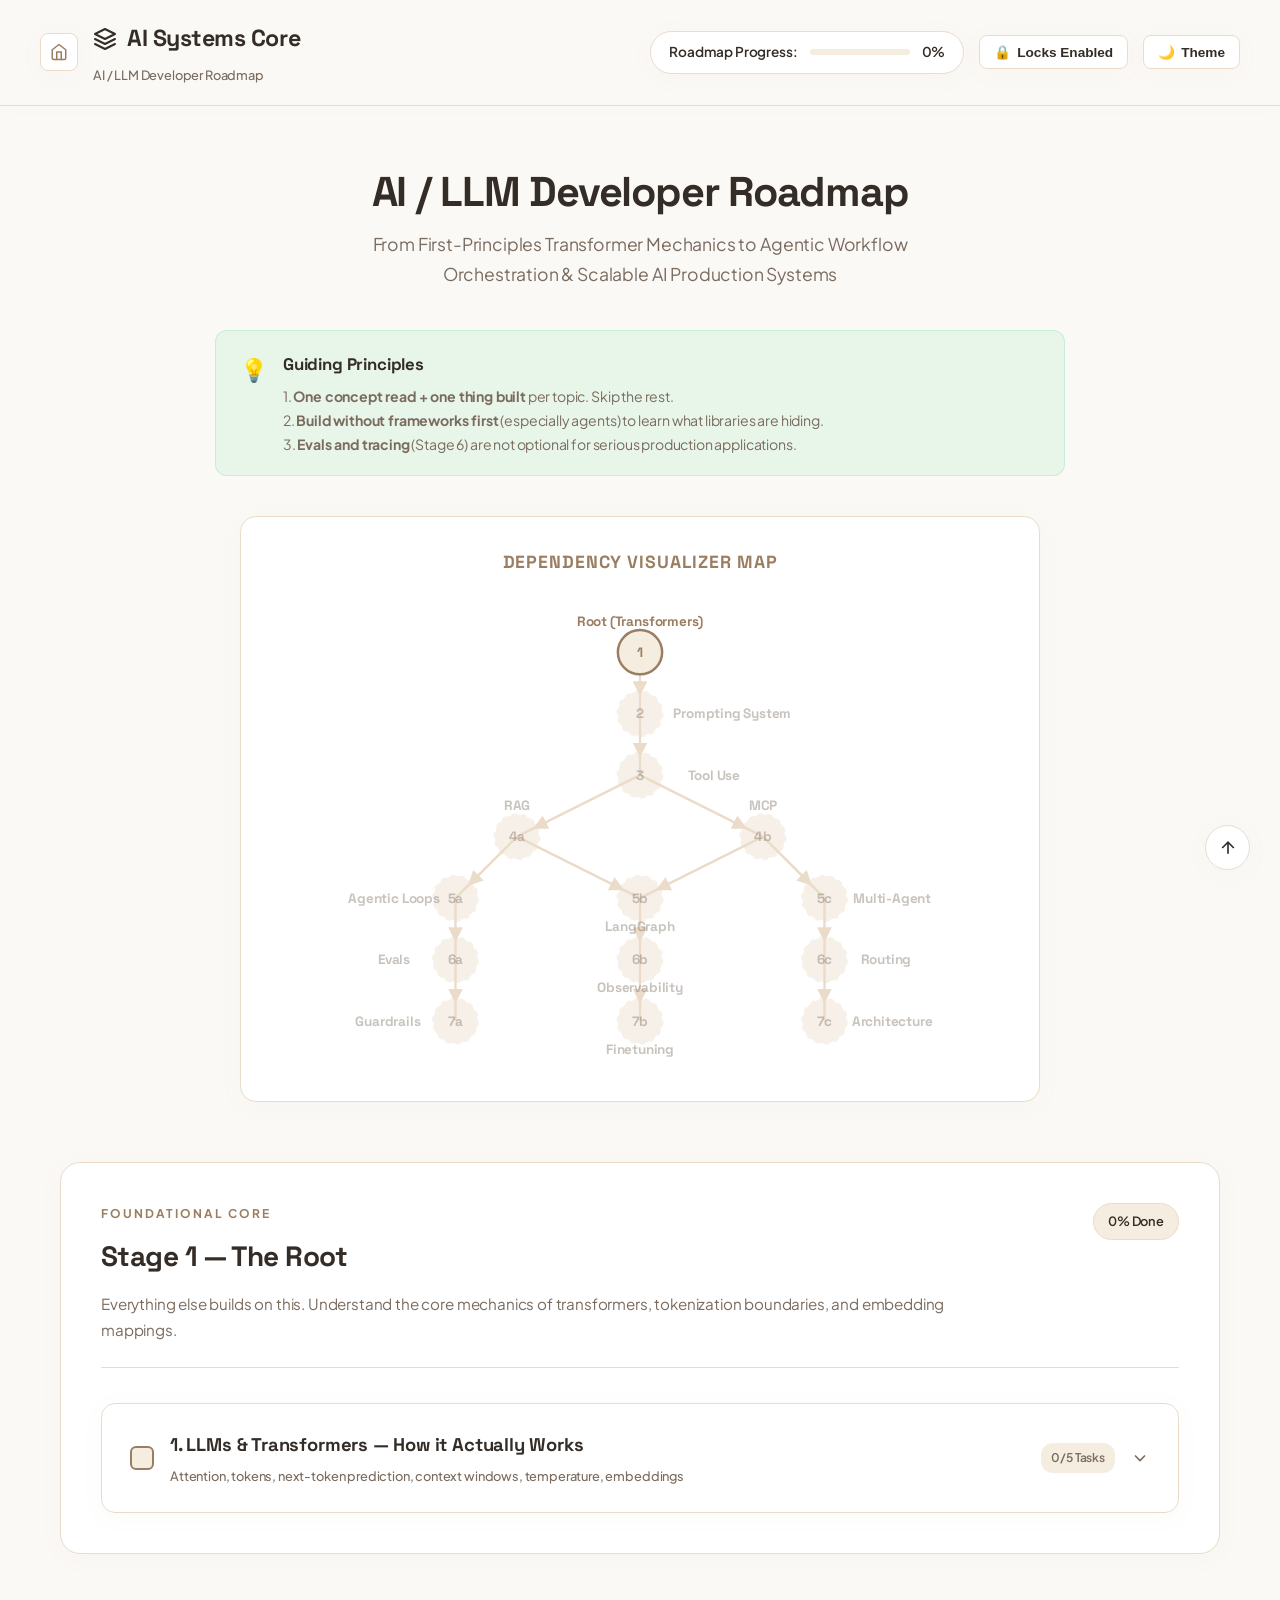
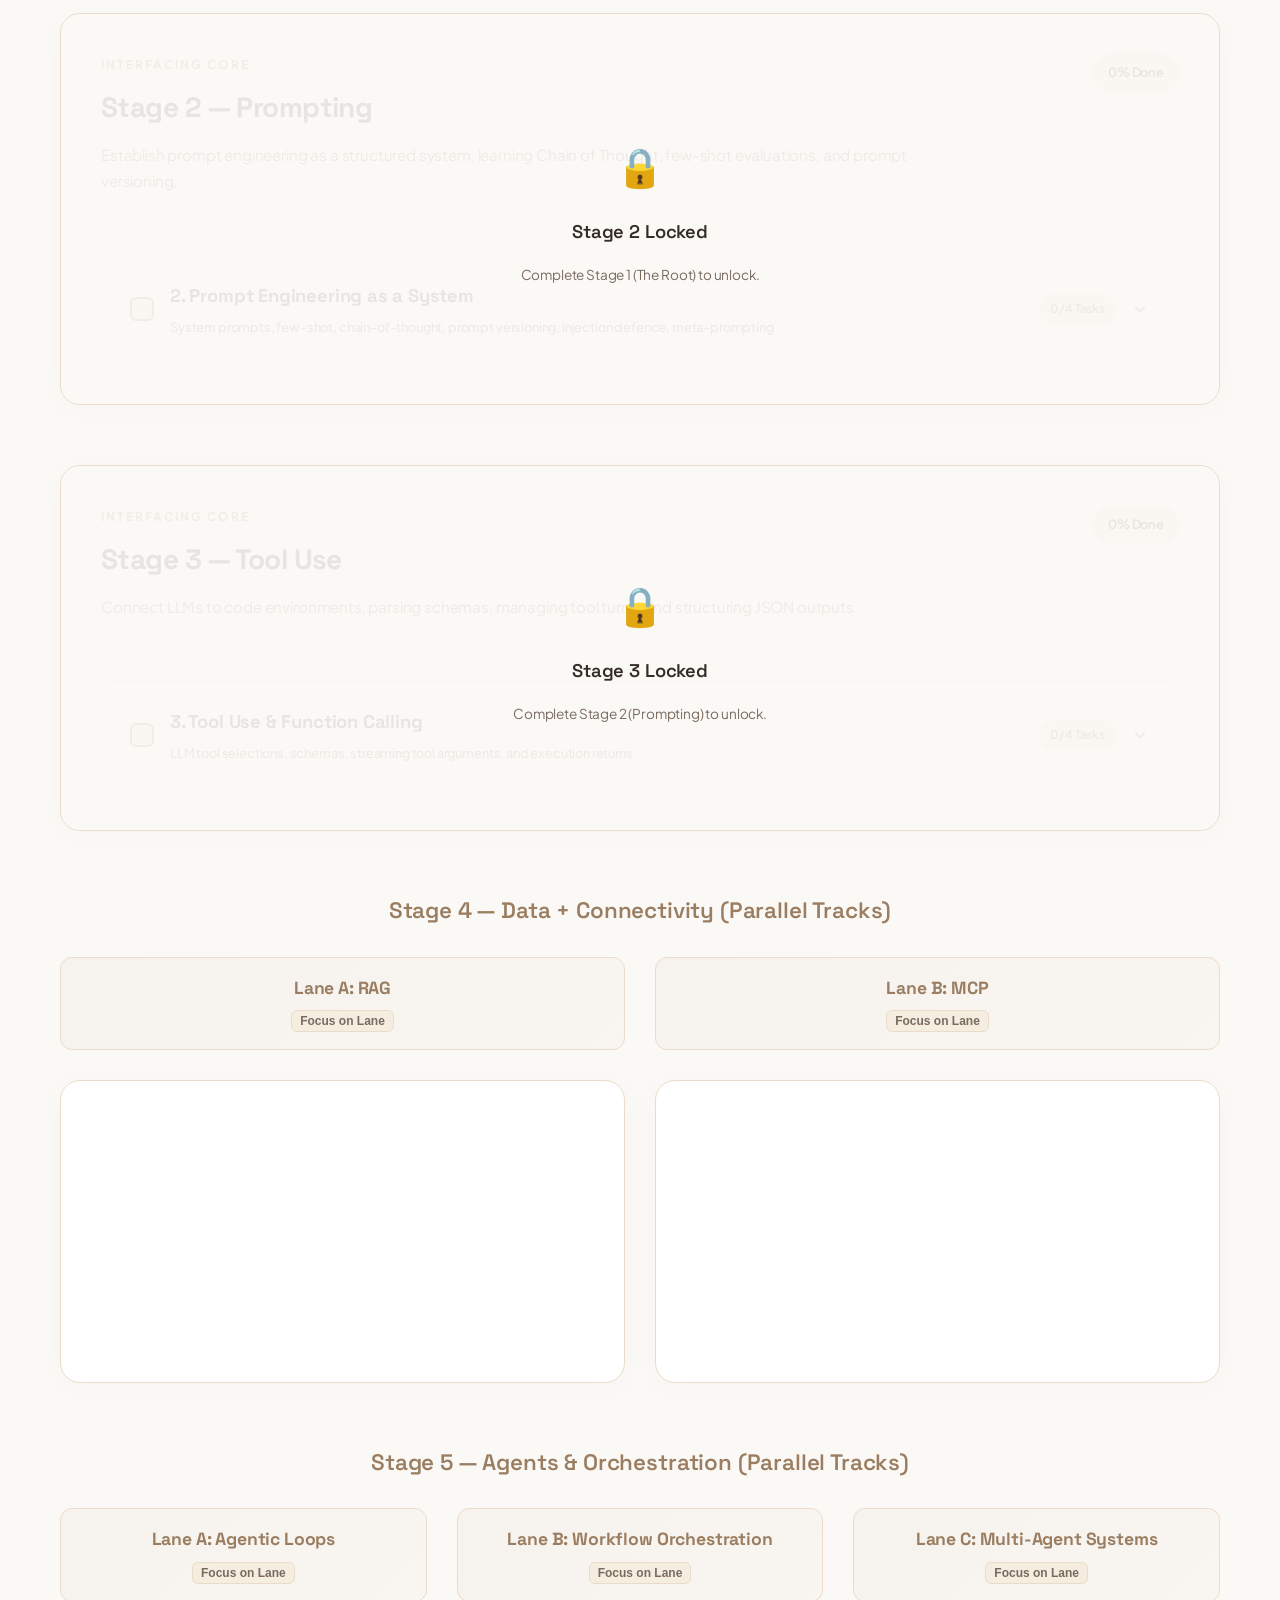
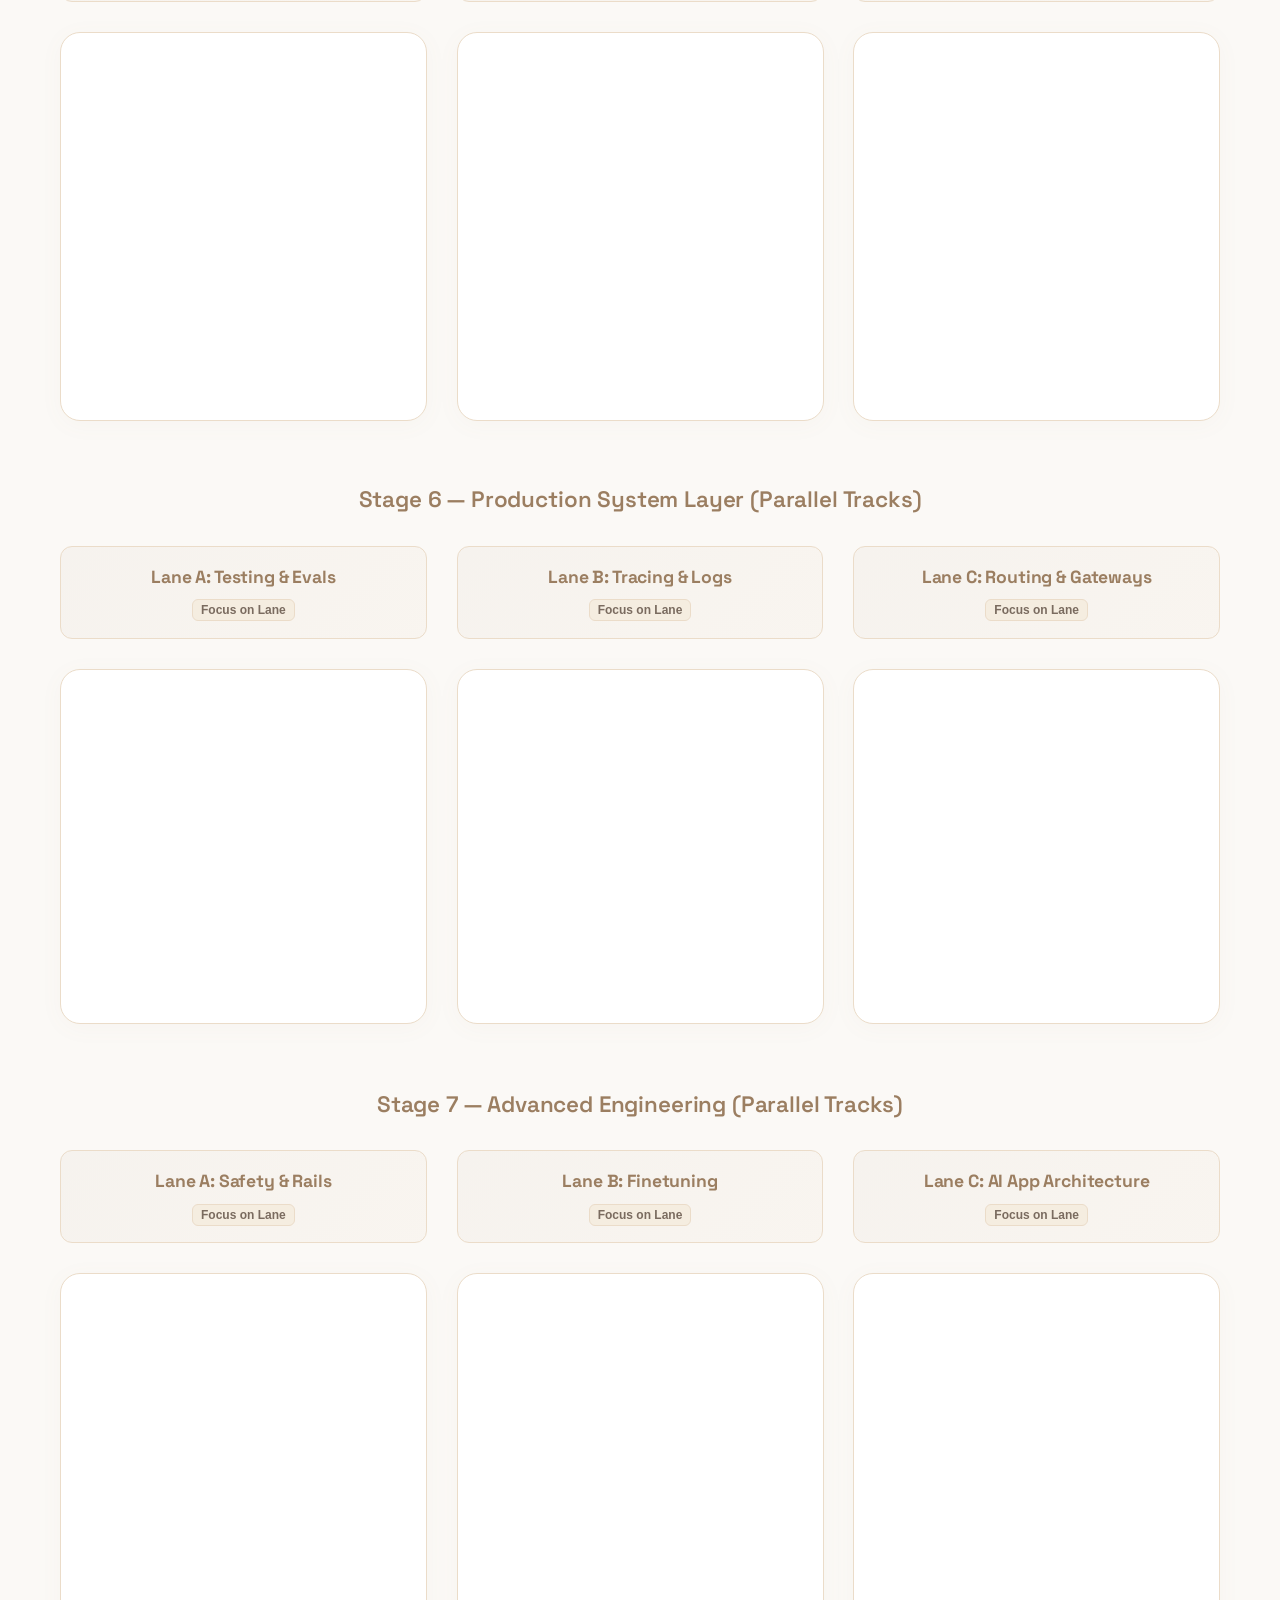
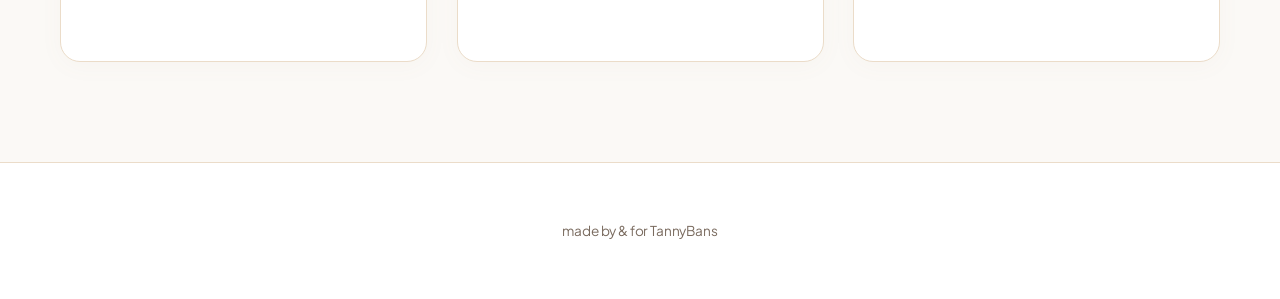
==== commit 0725c562: "better" ====
--- a/ai.html
+++ b/ai.html
@@ -8,873 +8,32 @@
     <link rel="preconnect" href="https://fonts.googleapis.com">
     <link rel="preconnect" href="https://fonts.gstatic.com" crossorigin>
     <link href="https://fonts.googleapis.com/css2?family=Plus+Jakarta+Sans:wght@400;500;600;700&family=Space+Grotesk:wght@500;600;700&family=JetBrains+Mono:wght@400;500&display=swap" rel="stylesheet">
-    <style>
-        :root {
-            /* Warm Paper Mode (Default Theme) - Soothing & Premium Warmth */
-            --bg-main: #fbf9f6;
-            --bg-card: #ffffff;
-            --bg-code: #f5ede0;
-            --border-card: #ebdcc9;
-            --text-main: #342c26;
-            --text-muted: #7a6b5f;
-            --accent-primary: #9b7e61;
-            --accent-hover: #7d654d;
-            --accent-secondary: #d4ae83;
-            --success: #2e7d32;
-            --success-light: #e8f5e9;
-            --lock-overlay: rgba(251, 249, 246, 0.9);
-            --header-border: #ebdcc9;
-            --shadow-card: 0 4px 24px rgba(155, 126, 97, 0.04);
-            --shadow-glow: 0 0 20px rgba(155, 126, 97, 0.1);
-            
-            --circle-bg: #ebdcc9;
-            --circle-text: #7a6b5f;
-            --line-color: #ebdcc9;
-        }
-
-        [data-theme="dark"] {
-            /* Midnight Obsidian Dark Mode - Low-Contrast Soothing Dark */
-            --bg-main: #0c0f18;
-            --bg-card: #131926;
-            --bg-code: #070a10;
-            --border-card: #1d273a;
-            --text-main: #e2e8f0;
-            --text-muted: #8a99ad;
-            --accent-primary: #38bdf8;
-            --accent-hover: #0ea5e9;
-            --accent-secondary: #6366f1;
-            --success: #10b981;
-            --success-light: rgba(16, 185, 129, 0.08);
-            --lock-overlay: rgba(12, 15, 24, 0.92);
-            --header-border: #1e293b;
-            --shadow-card: 0 4px 24px rgba(0, 0, 0, 0.25);
-            --shadow-glow: 0 0 20px rgba(56, 189, 248, 0.15);
-
-            --circle-bg: #1d273a;
-            --circle-text: #8a99ad;
-            --line-color: #1d273a;
-        }
-
-        * {
-            box-sizing: border-box;
-        }
-
-        body {
-            margin: 0;
-            padding: 0;
-            background-color: var(--bg-main);
-            color: var(--text-main);
-            font-family: 'Plus Jakarta Sans', sans-serif;
-            line-height: 1.8;
-            letter-spacing: -0.01em;
-            -webkit-font-smoothing: antialiased;
-            transition: background-color 0.25s ease, color 0.25s ease;
-        }
-
-        .btn-toggle, .btn-copy, .btn-scroll-top, .custom-checkbox, .task-item-label, .graph-node circle, .graph-node text, .graph-edge {
-            transition: background-color 0.2s ease, border-color 0.2s ease, color 0.2s ease, stroke 0.2s ease, fill 0.2s ease, opacity 0.2s ease;
-        }
-
-        .topic-card {
-            background-color: var(--bg-card);
-            border: 1px solid var(--border-card);
-            border-radius: 14px;
-            overflow: hidden;
-            box-shadow: var(--shadow-card);
-            position: relative;
-            transition: border-color 0.2s ease, box-shadow 0.2s ease;
-        }
-
-        /* Top Sticky Header */
-        .sticky-header {
-            position: sticky;
-            top: 0;
-            z-index: 100;
-            background-color: var(--bg-main);
-            border-bottom: 1px solid var(--header-border);
-            padding: 18px 24px;
-            box-shadow: 0 4px 20px rgba(0, 0, 0, 0.01);
-        }
-
-        .header-content {
-            max-width: 1200px;
-            margin: 0 auto;
-            display: flex;
-            justify-content: space-between;
-            align-items: center;
-            flex-wrap: wrap;
-            gap: 15px;
-        }
-
-        .logo-section h1 {
-            font-family: 'Space Grotesk', sans-serif;
-            font-size: 1.45rem;
-            margin: 0;
-            color: var(--text-main);
-            display: flex;
-            align-items: center;
-            gap: 10px;
-            letter-spacing: -0.02em;
-        }
-
-        .logo-section p {
-            margin: 4px 0 0 0;
-            font-size: 0.8rem;
-            color: var(--text-muted);
-            font-weight: 500;
-        }
-
-        .controls-section {
-            display: flex;
-            align-items: center;
-            gap: 15px;
-        }
-
-        .progress-box {
-            display: flex;
-            align-items: center;
-            gap: 12px;
-            background-color: var(--bg-card);
-            border: 1px solid var(--border-card);
-            padding: 8px 18px;
-            border-radius: 30px;
-            font-size: 0.85rem;
-            font-weight: 600;
-            box-shadow: var(--shadow-card);
-        }
-
-        .progress-bar-container {
-            width: 100px;
-            height: 6px;
-            background-color: var(--bg-code);
-            border-radius: 3px;
-            overflow: hidden;
-        }
-
-        .progress-bar-fill {
-            height: 100%;
-            background: linear-gradient(90deg, var(--accent-secondary), var(--accent-primary));
-            width: 0%;
-            transition: width 0.4s ease;
-        }
-
-        .btn-toggle {
-            background-color: var(--bg-card);
-            border: 1px solid var(--border-card);
-            color: var(--text-main);
-            padding: 8px 14px;
-            border-radius: 8px;
-            cursor: pointer;
-            font-size: 0.85rem;
-            display: flex;
-            align-items: center;
-            gap: 6px;
-            font-weight: 600;
-            box-shadow: var(--shadow-card);
-        }
-
-        .btn-toggle:hover {
-            border-color: var(--accent-primary);
-        }
-
-        /* Hero and intro section */
-        .hero {
-            max-width: 850px;
-            margin: 60px auto 40px auto;
-            text-align: center;
-            padding: 0 20px;
-        }
-
-        .hero h2 {
-            font-family: 'Space Grotesk', sans-serif;
-            font-size: 2.6rem;
-            font-weight: 700;
-            margin: 0 0 12px 0;
-            line-height: 1.25;
-            color: var(--text-main);
-            letter-spacing: -0.03em;
-        }
-
-        .hero p.lead {
-            font-size: 1.1rem;
-            line-height: 1.7;
-            color: var(--text-muted);
-            margin: 0 auto;
-            max-width: 650px;
-        }
-
-        /* Interactive Map Visualization */
-        .map-section {
-            max-width: 800px;
-            margin: 0 auto 60px auto;
-            background-color: var(--bg-card);
-            border: 1px solid var(--border-card);
-            border-radius: 16px;
-            padding: 30px;
-            box-shadow: var(--shadow-card);
-        }
-
-        .map-section h3 {
-            margin-top: 0;
-            font-family: 'Space Grotesk', sans-serif;
-            font-size: 1.1rem;
-            text-align: center;
-            margin-bottom: 25px;
-            color: var(--accent-primary);
-            letter-spacing: 0.05em;
-            text-transform: uppercase;
-        }
-
-        .interactive-graph {
-            width: 100%;
-            display: flex;
-            justify-content: center;
-            align-items: center;
-        }
-
-        .interactive-graph svg {
-            max-width: 100%;
-            height: auto;
-        }
-
-        /* SVG States styling */
-        .graph-node {
-            cursor: pointer;
-        }
-        .graph-node circle {
-            fill: var(--circle-bg);
-            stroke: var(--border-card);
-            stroke-width: 2px;
-            transition: fill 0.3s, stroke 0.3s, opacity 0.3s;
-        }
-        .graph-node text {
-            fill: var(--circle-text);
-            font-family: 'Space Grotesk', sans-serif;
-            font-size: 11px;
-            font-weight: bold;
-            text-anchor: middle;
-            dominant-baseline: central;
-            pointer-events: none;
-            transition: fill 0.3s, opacity 0.3s;
-        }
-        .graph-edge {
-            stroke: var(--line-color);
-            stroke-width: 2px;
-            fill: none;
-            transition: stroke 0.3s, stroke-width 0.3s;
-        }
-        .graph-node-label {
-            font-size: 10px;
-            fill: var(--text-muted);
-            font-weight: 500;
-        }
-
-        /* SVG Glows and highlights based on status */
-        .graph-node.active circle {
-            stroke: var(--accent-primary);
-            fill: var(--bg-code);
-        }
-        .graph-node.active text {
-            fill: var(--accent-primary);
-        }
-        .graph-node.completed circle {
-            fill: var(--success);
-            stroke: var(--success);
-        }
-        .graph-node.completed text {
-            fill: #ffffff;
-        }
-        .graph-node.locked circle {
-            opacity: 0.4;
-            stroke-dasharray: 4;
-        }
-        .graph-node.locked text {
-            opacity: 0.4;
-        }
-        .graph-edge.active {
-            stroke: var(--accent-primary);
-            stroke-width: 2.5px;
-        }
-        .graph-edge.completed {
-            stroke: var(--success);
-            stroke-width: 2.5px;
-        }
-
-        /* Container Layout for Roadmap */
-        .roadmap-container {
-            max-width: 1200px;
-            margin: 0 auto;
-            padding: 0 20px 100px 20px;
-            display: flex;
-            flex-direction: column;
-            gap: 60px;
-        }
-
-        /* Stage Styling */
-        .stage-wrapper {
-            position: relative;
-            background-color: var(--bg-card);
-            border: 1px solid var(--border-card);
-            border-radius: 20px;
-            padding: 40px;
-            box-shadow: var(--shadow-card);
-            content-visibility: auto;
-            contain-intrinsic-size: 600px;
-        }
-
-        .stage-wrapper.locked {
-            pointer-events: none;
-            user-select: none;
-        }
-
-        .stage-lock-overlay {
-            position: absolute;
-            top: 0;
-            left: 0;
-            right: 0;
-            bottom: 0;
-            background-color: var(--lock-overlay);
-            z-index: 10;
-            border-radius: 20px;
-            display: none;
-            flex-direction: column;
-            justify-content: center;
-            align-items: center;
-            gap: 15px;
-            pointer-events: none;
-        }
-
-        .stage-wrapper.locked .stage-lock-overlay {
-            display: flex;
-            pointer-events: auto;
-        }
-
-        .lock-icon-large {
-            font-size: 2.4rem;
-            color: var(--text-muted);
-            animation: float 4s ease-in-out infinite;
-        }
-
-        .lock-text {
-            font-family: 'Space Grotesk', sans-serif;
-            font-weight: 600;
-            color: var(--text-main);
-            text-align: center;
-            font-size: 1.15rem;
-        }
-
-        .lock-subtext {
-            font-size: 0.85rem;
-            color: var(--text-muted);
-            text-align: center;
-        }
-
-        .stage-header {
-            display: flex;
-            justify-content: space-between;
-            align-items: flex-start;
-            border-bottom: 1px solid var(--border-card);
-            padding-bottom: 24px;
-            margin-bottom: 35px;
-            flex-wrap: wrap;
-            gap: 15px;
-        }
-
-        .stage-badge {
-            font-size: 0.75rem;
-            text-transform: uppercase;
-            letter-spacing: 2px;
-            font-weight: 700;
-            color: var(--accent-primary);
-            margin-bottom: 6px;
-        }
-
-        .stage-title {
-            font-family: 'Space Grotesk', sans-serif;
-            font-size: 1.75rem;
-            margin: 0;
-            color: var(--text-main);
-            letter-spacing: -0.02em;
-        }
-
-        .stage-desc {
-            color: var(--text-muted);
-            font-size: 0.95rem;
-            margin-top: 10px;
-            max-width: 850px;
-            line-height: 1.7;
-        }
-
-        .stage-progress-badge {
-            background-color: var(--bg-code);
-            border: 1px solid var(--border-card);
-            padding: 6px 14px;
-            border-radius: 20px;
-            font-size: 0.8rem;
-            font-weight: 600;
-        }
-
-        /* Parallel Grid Layout */
-        .parallel-tracks-container {
-            display: grid;
-            grid-template-columns: repeat(3, 1fr);
-            gap: 30px;
-            width: 100%;
-        }
-
-        .parallel-tracks-container.two-columns {
-            grid-template-columns: repeat(2, 1fr);
-        }
-
-        @media (max-width: 992px) {
-            .parallel-tracks-container, .parallel-tracks-container.two-columns {
-                grid-template-columns: 1fr !important;
-            }
-        }
-
-        .track-lane {
-            display: flex;
-            flex-direction: column;
-            gap: 30px;
-            transition: opacity 0.25s ease, filter 0.25s ease, transform 0.25s ease;
-        }
-
-        .track-banner {
-            text-align: center;
-            background: linear-gradient(135deg, rgba(155, 126, 97, 0.05), rgba(212, 174, 131, 0.05));
-            border: 1px solid var(--border-card);
-            padding: 15px;
-            border-radius: 12px;
-        }
-
-        .track-banner h4 {
-            margin: 0;
-            font-family: 'Space Grotesk', sans-serif;
-            font-size: 1.1rem;
-            color: var(--accent-primary);
-        }
-
-
-
-        .topic-card:hover {
-            border-color: var(--accent-primary);
-        }
-
-        .card-header-bar {
-            padding: 24px 28px;
-            cursor: pointer;
-            display: flex;
-            justify-content: space-between;
-            align-items: center;
-            user-select: none;
-            gap: 15px;
-        }
-
-        .card-header-left {
-            display: flex;
-            align-items: center;
-            gap: 16px;
-            flex: 1;
-        }
-
-        /* Custom Card Checkbox */
-        .card-checkbox-wrapper {
-            position: relative;
-            width: 24px;
-            height: 24px;
-            flex-shrink: 0;
-        }
-
-        .card-checkbox-wrapper input[type="checkbox"] {
-            position: absolute;
-            opacity: 0;
-            cursor: pointer;
-            height: 0;
-            width: 0;
-        }
-
-        .custom-checkbox {
-            position: absolute;
-            top: 0;
-            left: 0;
-            height: 24px;
-            width: 24px;
-            background-color: var(--bg-code);
-            border: 2px solid var(--accent-primary);
-            border-radius: 6px;
-            transition: all 0.2s ease;
-        }
-
-        .card-checkbox-wrapper input:checked ~ .custom-checkbox {
-            background-color: var(--success);
-            border-color: var(--success);
-        }
-
-        .custom-checkbox::after {
-            content: "";
-            position: absolute;
-            display: none;
-            left: 7px;
-            top: 3px;
-            width: 6px;
-            height: 11px;
-            border: solid white;
-            border-width: 0 2.5px 2.5px 0;
-            transform: rotate(45deg);
-        }
-
-        .card-checkbox-wrapper input:checked ~ .custom-checkbox::after {
-            display: block;
-        }
-
-        .topic-titles h4 {
-            margin: 0;
-            font-family: 'Space Grotesk', sans-serif;
-            font-size: 1.15rem;
-            color: var(--text-main);
-            letter-spacing: -0.01em;
-        }
-
-        .topic-titles p {
-            margin: 4px 0 0 0;
-            font-size: 0.8rem;
-            color: var(--text-muted);
-            font-weight: 500;
-        }
-
-        .card-header-right {
-            display: flex;
-            align-items: center;
-            gap: 15px;
-        }
-
-        .card-progress-indicator {
-            font-size: 0.75rem;
-            font-weight: 600;
-            color: var(--text-muted);
-            background-color: var(--bg-code);
-            padding: 4px 10px;
-            border-radius: 12px;
-        }
-
-        .chevron-icon {
-            width: 20px;
-            height: 20px;
-            stroke: var(--text-muted);
-            fill: none;
-            stroke-width: 2;
-            transition: transform 0.3s ease;
-        }
-
-        .topic-card.open .chevron-icon {
-            transform: rotate(180deg);
-        }
-
-        /* Card Content (Accordion panel) */
-        .card-content-panel {
-            display: none;
-            border-top: 0px solid transparent;
-        }
-
-        .topic-card.open .card-content-panel {
-            display: block;
-            border-top: 1px solid var(--border-card);
-        }
-
-        .card-inner-body {
-            padding: 28px;
-            display: flex;
-            flex-direction: column;
-            gap: 24px;
-        }
-
-        /* Claude Prompt Box Styling - Auto Height Soothing Layout */
-        .prompt-container {
-            display: flex;
-            flex-direction: column;
-            border: 1px solid var(--border-card);
-            border-radius: 10px;
-            background-color: var(--bg-code);
-            overflow: hidden;
-        }
-
-        .prompt-header {
-            background-color: rgba(155, 126, 97, 0.04);
-            border-bottom: 1px solid var(--border-card);
-            padding: 12px 18px;
-            display: flex;
-            justify-content: space-between;
-            align-items: center;
-        }
-
-        .prompt-title-wrapper {
-            display: flex;
-            align-items: center;
-            gap: 8px;
-            font-size: 0.8rem;
-            font-weight: 700;
-            text-transform: uppercase;
-            letter-spacing: 1.5px;
-            color: var(--accent-primary);
-        }
-
-        .btn-copy {
-            background-color: var(--bg-card);
-            border: 1px solid var(--border-card);
-            color: var(--text-main);
-            padding: 5px 12px;
-            border-radius: 6px;
-            font-size: 0.75rem;
-            cursor: pointer;
-            font-weight: 600;
-            display: flex;
-            align-items: center;
-            gap: 4px;
-            box-shadow: var(--shadow-card);
-        }
-
-        .btn-copy:hover {
-            border-color: var(--accent-primary);
-        }
-
-        .prompt-body {
-            padding: 20px;
-            font-family: 'JetBrains Mono', monospace;
-            font-size: 0.85rem;
-            line-height: 1.6;
-            white-space: pre-wrap;
-            word-break: break-word;
-            color: var(--text-main);
-            margin: 0;
-            max-height: none;
-            overflow-y: visible;
-            overflow-x: visible;
-        }
-
-        /* Tasks & Resources Lists */
-        .task-list {
-            margin: 0;
-            padding: 0;
-            list-style: none;
-            display: flex;
-            flex-direction: column;
-            gap: 12px;
-        }
-
-        .task-item-label {
-            display: flex;
-            align-items: flex-start;
-            cursor: pointer;
-            gap: 14px;
-            font-size: 0.95rem;
-            padding: 10px 16px;
-            border-radius: 8px;
-            border: 1px solid transparent;
-        }
-
-        .task-item-label:hover {
-            background-color: rgba(155, 126, 97, 0.03);
-            border-color: var(--border-card);
-        }
-
-        .task-item-label input[type="checkbox"] {
-            margin-top: 5px;
-            width: 18px;
-            height: 18px;
-            cursor: pointer;
-            accent-color: var(--success);
-            flex-shrink: 0;
-        }
-
-        .task-item-text {
-            color: var(--text-main);
-            flex: 1;
-            line-height: 1.6;
-        }
-
-        .task-item-text a {
-            color: var(--accent-primary);
-            text-decoration: none;
-            font-weight: 600;
-            border-bottom: 1.5px solid rgba(155, 126, 97, 0.15);
-        }
-
-        .task-item-text a:hover {
-            border-color: var(--accent-primary);
-        }
-
-        .task-type-badge {
-            font-size: 0.65rem;
-            font-weight: bold;
-            text-transform: uppercase;
-            padding: 3px 7px;
-            border-radius: 4px;
-            margin-right: 8px;
-            letter-spacing: 0.5px;
-            display: inline-block;
-        }
-
-        .badge-read {
-            background-color: rgba(99, 102, 241, 0.08);
-            color: #6366f1;
-        }
-
-        .badge-watch {
-            background-color: rgba(245, 158, 11, 0.08);
-            color: #d97706;
-        }
-
-        .badge-build {
-            background-color: rgba(239, 68, 68, 0.08);
-            color: #ef4444;
-        }
-
-        .badge-interact {
-            background-color: rgba(16, 185, 129, 0.08);
-            color: #10b981;
-        }
-
-        .badge-ask {
-            background-color: rgba(34, 211, 238, 0.08);
-            color: var(--accent-primary);
-        }
-
-        /* Footer styling */
-        footer {
-            text-align: center;
-            padding: 50px 20px;
-            border-top: 1px solid var(--border-card);
-            background-color: var(--bg-card);
-            color: var(--text-muted);
-            font-size: 0.85rem;
-        }
-
-        footer p {
-            margin: 6px 0;
-        }
-
-        /* Keyframe animations */
-        @keyframes float {
-            0% { transform: translateY(0px); }
-            50% { transform: translateY(-8px); }
-            100% { transform: translateY(0px); }
-        }
-
-        /* Quick Floating Actions */
-        .floating-progress-container {
-            position: fixed;
-            bottom: 30px;
-            right: 30px;
-            z-index: 90;
-            display: flex;
-            flex-direction: column;
-            gap: 10px;
-        }
-
-        .btn-scroll-top {
-            width: 45px;
-            height: 45px;
-            border-radius: 50%;
-            background-color: var(--bg-card);
-            border: 1px solid var(--border-card);
-            color: var(--text-main);
-            display: flex;
-            justify-content: center;
-            align-items: center;
-            cursor: pointer;
-            box-shadow: var(--shadow-card);
-            opacity: 0;
-            transform: scale(0.8);
-            transition: all 0.3s ease;
-        }
-
-        .btn-scroll-top.visible {
-            opacity: 1;
-            transform: scale(1);
-        }
-
-        .btn-scroll-top:hover {
-            border-color: var(--accent-primary);
-            color: var(--accent-primary);
-        }
-
-        /* Help Alert */
-        .setup-guide {
-            max-width: 850px;
-            margin: 0 auto 40px auto;
-            background-color: var(--success-light);
-            border: 1px solid rgba(16, 185, 129, 0.15);
-            border-radius: 12px;
-            padding: 18px 24px;
-            display: flex;
-            gap: 15px;
-            align-items: flex-start;
-        }
-
-        .setup-guide-icon {
-            font-size: 1.4rem;
-            color: var(--success);
-        }
-
-        .setup-guide-content h4 {
-            margin: 0 0 6px 0;
-            color: var(--text-main);
-            font-family: 'Space Grotesk', sans-serif;
-            font-size: 1.05rem;
-        }
-
-        .setup-guide-content p {
-            margin: 0;
-            font-size: 0.88rem;
-            color: var(--text-muted);
-            line-height: 1.7;
-        }
-
-        /* Focus mode indicators for parallel tracks */
-        .track-focus-toggle {
-            background: none;
-            border: none;
-            color: var(--text-muted);
-            cursor: pointer;
-            font-size: 0.75rem;
-            margin-top: 6px;
-            padding: 3px 8px;
-            border-radius: 6px;
-            transition: all 0.2s ease;
-            font-weight: 600;
-            background-color: var(--bg-code);
-            border: 1px solid var(--border-card);
-        }
-
-        .track-focus-toggle:hover {
-            color: var(--text-main);
-            border-color: var(--accent-primary);
-        }
-
-        .track-lane.dimmed {
-            opacity: 0.2;
-        }
-
-        .track-lane.focused {
-            transform: scale(1.01);
-        }
-    </style>
+    <!-- Link Shared Styles -->
+    <link rel="stylesheet" href="shared.css">
 </head>
 <body>
 
     <!-- Sticky Header -->
     <div class="sticky-header">
         <div class="header-content">
-            <div class="logo-section">
-                <h1>
-                    <svg width="24" height="24" viewBox="0 0 24 24" fill="none" stroke="currentColor" stroke-width="2" stroke-linecap="round" stroke-linejoin="round">
-                        <polygon points="12 2 2 7 12 12 22 7 12 2"></polygon>
-                        <polyline points="2 17 12 22 22 17"></polyline>
-                        <polyline points="2 12 12 17 22 12"></polyline>
+            <div class="logo-container-wrapper">
+                <a href="index.html" class="back-home-link" title="Back to Portal">
+                    <svg width="18" height="18" viewBox="0 0 24 24" fill="none" stroke="currentColor" stroke-width="2" stroke-linecap="round" stroke-linejoin="round">
+                        <path d="m3 9 9-7 9 7v11a2 2 0 0 1-2 2H5a2 2 0 0 1-2-2z"/>
+                        <polyline points="9 22 9 12 15 12 15 22"/>
                     </svg>
-                    AI Systems Core
-                </h1>
-                <p>AI / LLM Developer Roadmap</p>
+                </a>
+                <div class="logo-section">
+                    <h1>
+                        <svg width="24" height="24" viewBox="0 0 24 24" fill="none" stroke="currentColor" stroke-width="2" stroke-linecap="round" stroke-linejoin="round">
+                            <polygon points="12 2 2 7 12 12 22 7 12 2"></polygon>
+                            <polyline points="2 17 12 22 22 17"></polyline>
+                            <polyline points="2 12 12 17 22 12"></polyline>
+                        </svg>
+                        AI Systems Core
+                    </h1>
+                    <p>AI / LLM Developer Roadmap</p>
+                </div>
             </div>
             
             <div class="controls-section">
@@ -992,77 +151,77 @@
                 </g>
 
                 <!-- Stage 4a -->
-                <g class="graph-node locked" id="map-node-4a" onclick="scrollToStage('stage-4')">
+                <g class="graph-node locked" id="map-node-4a" onclick="scrollToStage('stage-4a')">
                     <circle cx="200" cy="190" r="18" />
                     <text x="200" y="190">4a</text>
                     <text x="200" y="165" class="graph-node-label">RAG</text>
                 </g>
 
                 <!-- Stage 4b -->
-                <g class="graph-node locked" id="map-node-4b" onclick="scrollToStage('stage-4')">
+                <g class="graph-node locked" id="map-node-4b" onclick="scrollToStage('stage-4b')">
                     <circle cx="400" cy="190" r="18" />
                     <text x="400" y="190">4b</text>
                     <text x="400" y="165" class="graph-node-label">MCP</text>
                 </g>
 
                 <!-- Stage 5a -->
-                <g class="graph-node locked" id="map-node-5a" onclick="scrollToStage('stage-5')">
+                <g class="graph-node locked" id="map-node-5a" onclick="scrollToStage('stage-5a')">
                     <circle cx="150" cy="240" r="18" />
                     <text x="150" y="240">5a</text>
                     <text x="100" y="240" class="graph-node-label">Agentic Loops</text>
                 </g>
 
                 <!-- Node 5b -->
-                <g class="graph-node locked" id="map-node-5b" onclick="scrollToStage('stage-5')">
+                <g class="graph-node locked" id="map-node-5b" onclick="scrollToStage('stage-5b')">
                     <circle cx="300" cy="240" r="18" />
                     <text x="300" y="240">5b</text>
                     <text x="300" y="263" class="graph-node-label">LangGraph</text>
                 </g>
 
                 <!-- Node 5c -->
-                <g class="graph-node locked" id="map-node-5c" onclick="scrollToStage('stage-5')">
+                <g class="graph-node locked" id="map-node-5c" onclick="scrollToStage('stage-5c')">
                     <circle cx="450" cy="240" r="18" />
                     <text x="450" y="240">5c</text>
                     <text x="505" y="240" class="graph-node-label">Multi-Agent</text>
                 </g>
 
                 <!-- Node 6a -->
-                <g class="graph-node locked" id="map-node-6a" onclick="scrollToStage('stage-6')">
+                <g class="graph-node locked" id="map-node-6a" onclick="scrollToStage('stage-6a')">
                     <circle cx="150" cy="290" r="18" />
                     <text x="150" y="290">6a</text>
                     <text x="100" y="290" class="graph-node-label">Evals</text>
                 </g>
 
                 <!-- Node 6b -->
-                <g class="graph-node locked" id="map-node-6b" onclick="scrollToStage('stage-6')">
+                <g class="graph-node locked" id="map-node-6b" onclick="scrollToStage('stage-6b')">
                     <circle cx="300" cy="290" r="18" />
                     <text x="300" y="290">6b</text>
                     <text x="300" y="313" class="graph-node-label">Observability</text>
                 </g>
 
                 <!-- Node 6c -->
-                <g class="graph-node locked" id="map-node-6c" onclick="scrollToStage('stage-6')">
+                <g class="graph-node locked" id="map-node-6c" onclick="scrollToStage('stage-6c')">
                     <circle cx="450" cy="290" r="18" />
                     <text x="450" y="290">6c</text>
                     <text x="500" y="290" class="graph-node-label">Routing</text>
                 </g>
 
                 <!-- Node 7a -->
-                <g class="graph-node locked" id="map-node-7a" onclick="scrollToStage('stage-7')">
+                <g class="graph-node locked" id="map-node-7a" onclick="scrollToStage('stage-7a')">
                     <circle cx="150" cy="340" r="18" />
                     <text x="150" y="340">7a</text>
                     <text x="95" y="340" class="graph-node-label">Guardrails</text>
                 </g>
 
                 <!-- Node 7b -->
-                <g class="graph-node locked" id="map-node-7b" onclick="scrollToStage('stage-7')">
+                <g class="graph-node locked" id="map-node-7b" onclick="scrollToStage('stage-7b')">
                     <circle cx="300" cy="340" r="18" />
                     <text x="300" y="340">7b</text>
                     <text x="300" y="363" class="graph-node-label">Finetuning</text>
                 </g>
 
                 <!-- Node 7c -->
-                <g class="graph-node locked" id="map-node-7c" onclick="scrollToStage('stage-7')">
+                <g class="graph-node locked" id="map-node-7c" onclick="scrollToStage('stage-7c')">
                     <circle cx="450" cy="340" r="18" />
                     <text x="450" y="340">7c</text>
                     <text x="505" y="340" class="graph-node-label">Architecture</text>
@@ -2289,6 +1448,11 @@
 
     </div>
 
+    <!-- Footer -->
+    <footer>
+        <p>made by & for TannyBans</p>
+    </footer>
+
     <!-- Floating UI -->
     <div class="floating-progress-container">
         <button class="btn-scroll-top" id="btn-scroll-top" onclick="window.scrollTo({top: 0, behavior: 'smooth'})" title="Scroll to Top">
@@ -2296,292 +1460,18 @@
         </button>
     </div>
 
-    <!-- Footer -->
-    <footer>
-        <p>AI / LLM Developer Roadmap</p>
-        <p>Built with Outfit, Space Grotesk, and Plus Jakarta Sans.</p>
-    </footer>
-
-    <!-- Interactive JS Script -->
+    <!-- Setup roadmap specific configuration -->
     <script>
-        // Track Dependency Locking configuration
-        let locksEnabled = true;
-
-        // Theme management
-        function toggleTheme() {
-            const currentTheme = document.documentElement.getAttribute('data-theme');
-            const newTheme = currentTheme === 'dark' ? 'light' : 'dark';
-            document.documentElement.setAttribute('data-theme', newTheme);
-            localStorage.setItem('roadmap-theme-ai', newTheme);
-            updateThemeToggleButton(newTheme);
-        }
-
-        function updateThemeToggleButton(theme) {
-            const themeToggleIcon = document.getElementById('theme-toggle-icon');
-            if (theme === 'dark') {
-                themeToggleIcon.textContent = '☀️';
-            } else {
-                themeToggleIcon.textContent = '🌙';
-            }
-        }
-
-        // Lock toggler
-        function toggleDependencyLocking() {
-            locksEnabled = !locksEnabled;
-            const btn = document.getElementById('btn-lock-toggle');
-            const label = document.getElementById('lock-toggle-label');
-            const icon = document.getElementById('lock-toggle-icon');
-
-            if (locksEnabled) {
-                btn.style.borderColor = 'var(--accent-primary)';
-                label.textContent = 'Locks Enabled';
-                icon.textContent = '🔒';
-            } else {
-                btn.style.borderColor = 'var(--border-card)';
-                label.textContent = 'Locks Disabled';
-                icon.textContent = '🔓';
-            }
-
-            evaluateLocks();
-        }
-
-        // Accordion functionality
-        function toggleCard(cardId) {
-            const card = document.getElementById(cardId);
-            card.classList.toggle('open');
-        }
-
-        // Copy functionality
-        function copyPrompt(button, promptId) {
-            const promptText = document.getElementById(promptId).innerText;
-            navigator.clipboard.writeText(promptText).then(() => {
-                const originalText = button.innerHTML;
-                button.innerHTML = '✅ Copied!';
-                button.style.borderColor = 'var(--success)';
-                button.style.color = 'var(--success)';
-                setTimeout(() => {
-                    button.innerHTML = originalText;
-                    button.style.borderColor = '';
-                    button.style.color = '';
-                }, 2000);
-            }).catch(err => {
-                console.error('Failed to copy: ', err);
-            });
-        }
-
-        // Node level check box logic
-        function toggleEntireNode(cardId, masterCheckbox) {
-            const card = document.getElementById(cardId);
-            const checkboxes = card.querySelectorAll('.task-list input[type="checkbox"]');
-            
-            checkboxes.forEach(cb => {
-                cb.checked = masterCheckbox.checked;
-                localStorage.setItem(cb.id, cb.checked);
-            });
-
-            updateCardProgress(cardId);
-            recalculateAllProgress();
-        }
-
-        // Individual sub-task checkbox changes
-        function onTaskChange(cardId) {
-            updateCardProgress(cardId);
-            recalculateAllProgress();
-        }
-
-        // Updates the card progress pill and matches the master checkbox state
-        function updateCardProgress(cardId) {
-            const card = document.getElementById(cardId);
-            const checkboxes = card.querySelectorAll('.task-list input[type="checkbox"]');
-            const checkedCount = Array.from(checkboxes).filter(cb => cb.checked).length;
-            
-            // Save state of each checkbox
-            checkboxes.forEach(cb => {
-                localStorage.setItem(cb.id, cb.checked);
-            });
-
-            // Update sub-progress indicators
-            const progressPill = document.getElementById(`progress-text-${cardId.replace('card-', '')}`);
-            if (progressPill) {
-                progressPill.textContent = `${checkedCount}/${checkboxes.length} Tasks`;
-            }
-
-            // Update master check
-            const masterCheck = document.getElementById(`check-node-${cardId.replace('card-', '')}`);
-            if (masterCheck) {
-                masterCheck.checked = (checkedCount === checkboxes.length);
-            }
-        }
-
-        // Scroll to stage
-        function scrollToStage(stageId) {
-            const element = document.getElementById(stageId);
-            if (element) {
-                element.scrollIntoView({ behavior: 'smooth', block: 'start' });
-                // If stage is locked, add shake effect
-                if (element.classList.contains('locked') && locksEnabled) {
-                    element.style.animation = 'none';
-                    element.offsetHeight; // trigger reflow
-                    element.style.animation = 'float 0.4s ease 2';
-                }
-            }
-        }
-
-        // Helper to check if a stage is 100% completed
-        function isStageComplete(sNum) {
-            const stageEls = document.querySelectorAll(`[data-stage="${sNum}"]`);
-            if (stageEls.length === 0) return false;
-            
-            let allChecked = true;
-            stageEls.forEach(stageEl => {
-                const checkboxes = stageEl.querySelectorAll('.task-list input[type="checkbox"]');
-                const checked = Array.from(checkboxes).filter(cb => cb.checked).length;
-                if (checkboxes.length === 0 || checked < checkboxes.length) {
-                    allChecked = false;
-                }
-            });
-            return allChecked;
-        }
-
-        // Calculate progress for each stage and the overall roadmap
-        function recalculateAllProgress() {
-            const stages = [1, 2, 3, "4a", "4b", "5a", "5b", "5c", "6a", "6b", "6c", "7a", "7b", "7c"];
-            let totalTasks = 0;
-            let totalCheckedTasks = 0;
-
-            stages.forEach(stageId => {
-                const stageEl = document.getElementById(`stage-${stageId}`);
-                if (!stageEl) return;
-                const checkboxes = stageEl.querySelectorAll('.task-list input[type="checkbox"]');
-                const checked = Array.from(checkboxes).filter(cb => cb.checked).length;
-                
-                totalTasks += checkboxes.length;
-                totalCheckedTasks += checked;
-
-                const pct = checkboxes.length > 0 ? Math.round((checked / checkboxes.length) * 100) : 0;
-                
-                const badge = document.getElementById(`progress-stage-${stageId}`);
-                if (badge) {
-                    badge.textContent = `${pct}% Done`;
-                }
-
-                // Update visual representation in SVG map
-                const mapNode = document.getElementById(`map-node-${stageId}`);
-                if (mapNode) {
-                    mapNode.classList.remove('completed', 'active');
-                    if (pct === 100) {
-                        mapNode.classList.add('completed');
-                    } else if (pct > 0) {
-                        mapNode.classList.add('active');
-                    }
-                }
-            });
-
-            // Stage group progresses
-            const groupStages = [1, 2, 3, 5, 6, 7];
-            groupStages.forEach(sNum => {
-                const stageEl = document.getElementById(`stage-${sNum}`);
-                if (!stageEl) return;
-                const checkboxes = stageEl.querySelectorAll('.task-list input[type="checkbox"]');
-                const checked = Array.from(checkboxes).filter(cb => cb.checked).length;
-                const pct = checkboxes.length > 0 ? Math.round((checked / checkboxes.length) * 100) : 0;
-                document.getElementById(`progress-stage-${sNum}`).textContent = `${pct}% Done`;
-            });
-
-            // Update overall text
-            const overallPct = totalTasks > 0 ? Math.round((totalCheckedTasks / totalTasks) * 100) : 0;
-            document.getElementById('overall-progress-bar').style.width = `${overallPct}%`;
-            document.getElementById('overall-progress-text').textContent = `${overallPct}%`;
-
-            // Re-evaluate dependencies locks
-            evaluateLocks();
-        }
-
-        // Lock logic
-        function evaluateLocks() {
-            const stages = ["1", "2", "3", "4a", "4b", "5a", "5b", "5c", "6a", "6b", "6c", "7a", "7b", "7c"];
-
-            stages.forEach(stageId => {
-                const stageWrapper = document.getElementById(`stage-${stageId}`);
-                if (!stageWrapper) return;
-                const mapNode = document.getElementById(`map-node-${stageId}`);
-                
-                if (stageId === "1" || !locksEnabled) {
-                    stageWrapper.classList.remove('locked');
-                    if (mapNode && !mapNode.classList.contains('completed') && !mapNode.classList.contains('active')) {
-                        mapNode.classList.remove('locked');
-                    }
-                    return;
-                }
-
-                // Check prerequisites
-                let allMet = false;
-                if (stageId === "2") {
-                    allMet = isStageComplete(1);
-                } else if (stageId === "3") {
-                    allMet = isStageComplete(2);
-                } else if (stageId === "4a" || stageId === "4b") {
-                    allMet = isStageComplete(3);
-                } else if (stageId === "5a" || stageId === "5b" || stageId === "5c") {
-                    allMet = isStageComplete("4a") && isStageComplete("4b");
-                } else if (stageId === "6a" || stageId === "6b" || stageId === "6c") {
-                    allMet = isStageComplete("5a") && isStageComplete("5b") && isStageComplete("5c");
-                } else if (stageId === "7a" || stageId === "7b" || stageId === "7c") {
-                    allMet = isStageComplete("6a") && isStageComplete("6b") && isStageComplete("6c");
-                }
-
-                if (allMet) {
-                    stageWrapper.classList.remove('locked');
-                    if (mapNode) {
-                        mapNode.classList.remove('locked');
-                    }
-                } else {
-                    stageWrapper.classList.add('locked');
-                    if (mapNode) {
-                        mapNode.classList.add('locked');
-                    }
-                }
-            });
-
-            // Mirror group wrapper locks for stages represented as multi-lane sub wrappers
-            const groupNumToSubIds = {
+        window.roadmapConfig = {
+            themeKey: 'roadmap-theme-ai',
+            stages: ["1", "2", "3", "4a", "4b", "5a", "5b", "5c", "6a", "6b", "6c", "7a", "7b", "7c"],
+            groupStages: [1, 2, 3, 5, 6, 7],
+            groupNumToSubIds: {
                 5: ["5a", "5b", "5c"],
                 6: ["6a", "6b", "6c"],
                 7: ["7a", "7b", "7c"]
-            };
-            
-            Object.keys(groupNumToSubIds).forEach(gNum => {
-                const groupWrapper = document.getElementById(`stage-${gNum}`);
-                if (!groupWrapper) return;
-                
-                const subs = groupNumToSubIds[gNum];
-                const allSubsLocked = subs.every(subId => document.getElementById(`stage-${subId}`).classList.contains('locked'));
-                
-                if (allSubsLocked && locksEnabled) {
-                    groupWrapper.classList.add('locked');
-                } else {
-                    groupWrapper.classList.remove('locked');
-                }
-            });
-
-            // Update connecting line SVGs classes based on node completions
-            updateEdgeVis();
-        }
-
-        function updateEdgeVis() {
-            const isNodeComplete = (id) => {
-                const nodeEl = document.getElementById(`stage-${id}`);
-                if (!nodeEl) return false;
-                const cbList = nodeEl.querySelectorAll('.task-list input[type="checkbox"]');
-                return cbList.length > 0 && Array.from(cbList).every(cb => cb.checked);
-            };
-
-            const isNodeUnlocked = (id) => {
-                const nodeEl = document.getElementById(`stage-${id}`);
-                return nodeEl && !nodeEl.classList.contains('locked');
-            };
-
-            const edges = [
+            },
+            edges: [
                 { id: 'edge-1-2', parent: '1', child: '2' },
                 { id: 'edge-2-3', parent: '2', child: '3' },
                 { id: 'edge-3-4a', parent: '3', child: '4a' },
@@ -2596,96 +1486,27 @@
                 { id: 'edge-6a-7a', parent: '6a', child: '7a' },
                 { id: 'edge-6b-7b', parent: '6b', child: '7b' },
                 { id: 'edge-6c-7c', parent: '6c', child: '7c' }
-            ];
-
-            edges.forEach(edge => {
-                const el = document.getElementById(edge.id);
-                if (el) {
-                    el.classList.remove('active', 'completed');
-                    if (isNodeComplete(edge.parent)) {
-                        el.classList.add('completed');
-                        el.setAttribute('marker-end', 'url(#arrow-completed)');
-                    } else if (isNodeUnlocked(edge.child)) {
-                        el.classList.add('active');
-                        el.setAttribute('marker-end', 'url(#arrow-active)');
-                    } else {
-                        el.setAttribute('marker-end', 'url(#arrow)');
-                    }
+            ],
+            checkPrerequisites(stageId, isStageComplete) {
+                if (stageId === "1") return true;
+                if (stageId === "2") return isStageComplete("1");
+                if (stageId === "3") return isStageComplete("2");
+                if (stageId === "4a" || stageId === "4b") return isStageComplete("3");
+                if (stageId === "5a" || stageId === "5b" || stageId === "5c") {
+                    return isStageComplete("4a") && isStageComplete("4b");
                 }
-            });
-        }
-
-        // Focus toggles for parallel tracks
-        function focusTrack(trackLaneId) {
-            const lane = document.getElementById(trackLaneId);
-            const container = lane.closest('.parallel-tracks-container');
-            const allLanes = container.querySelectorAll('.track-lane');
-
-            // If already focused, unfocus
-            if (lane.classList.contains('focused')) {
-                allLanes.forEach(l => {
-                    l.classList.remove('focused', 'dimmed');
-                    l.querySelector('.track-focus-toggle').textContent = 'Focus on Lane';
-                });
-                return;
+                if (stageId === "6a" || stageId === "6b" || stageId === "6c") {
+                    return isStageComplete("5a") && isStageComplete("5b") && isStageComplete("5c");
+                }
+                if (stageId === "7a" || stageId === "7b" || stageId === "7c") {
+                    return isStageComplete("6a") && isStageComplete("6b") && isStageComplete("6c");
+                }
+                return false;
             }
-
-            allLanes.forEach(l => {
-                if (l.id === trackLaneId) {
-                    l.classList.add('focused');
-                    l.classList.remove('dimmed');
-                    l.querySelector('.track-focus-toggle').textContent = 'Unfocus Lane';
-                } else {
-                    l.classList.add('dimmed');
-                    l.classList.remove('focused');
-                    l.querySelector('.track-focus-toggle').textContent = 'Focus on Lane';
-                }
-            });
-        }
-
-        // Scroll top visual
-        window.addEventListener('scroll', () => {
-            const btn = document.getElementById('btn-scroll-top');
-            if (window.scrollY > 300) {
-                btn.classList.add('visible');
-            } else {
-                btn.classList.remove('visible');
-            }
-        });
-
-        // Initialize state on DOM load
-        document.addEventListener('DOMContentLoaded', () => {
-            // Restore theme
-            const savedTheme = localStorage.getItem('roadmap-theme-ai') || 'light';
-            document.documentElement.setAttribute('data-theme', savedTheme);
-            updateThemeToggleButton(savedTheme);
-
-            // List of all topic card IDs
-            const cards = ['card-s1-t1', 'card-s2-t1', 'card-s3-t1', 
-                           'card-s4a-t1', 'card-s4b-t1',
-                           'card-s5a-t1', 'card-s5b-t1', 'card-s5c-t1',
-                           'card-s6a-t1', 'card-s6b-t1', 'card-s6c-t1',
-                           'card-s7a-t1', 'card-s7b-t1', 'card-s7c-t1'];
-
-            // Loop and load from localStorage
-            cards.forEach(cardId => {
-                const card = document.getElementById(cardId);
-                if (!card) return;
-                const checkboxes = card.querySelectorAll('.task-list input[type="checkbox"]');
-                
-                checkboxes.forEach(cb => {
-                    const savedVal = localStorage.getItem(cb.id);
-                    if (savedVal === 'true') {
-                        cb.checked = true;
-                    }
-                });
-
-                updateCardProgress(cardId);
-            });
-
-            // Initial calculation
-            recalculateAllProgress();
-        });
+        };
     </script>
+    
+    <!-- Link Shared Logic -->
+    <script src="shared.js"></script>
 </body>
 </html>
--- a/shared.css
+++ b/shared.css
@@ -0,0 +1,877 @@
+:root {
+    /* Warm Paper Mode (Default Theme) - Soothing & Premium Warmth */
+    --bg-main: #fbf9f6;
+    --bg-card: #ffffff;
+    --bg-code: #f5ede0;
+    --border-card: #ebdcc9;
+    --text-main: #342c26;
+    --text-muted: #7a6b5f;
+    --accent-primary: #9b7e61;
+    --accent-hover: #7d654d;
+    --accent-secondary: #d4ae83;
+    --success: #2e7d32;
+    --success-light: #e8f5e9;
+    --lock-overlay: rgba(251, 249, 246, 0.9);
+    --header-border: #ebdcc9;
+    --shadow-card: 0 4px 24px rgba(155, 126, 97, 0.04);
+    --shadow-glow: 0 0 20px rgba(155, 126, 97, 0.1);
+    
+    --circle-bg: #ebdcc9;
+    --circle-text: #7a6b5f;
+    --line-color: #ebdcc9;
+}
+
+[data-theme="dark"] {
+    /* Midnight Obsidian Dark Mode - Low-Contrast Soothing Dark */
+    --bg-main: #0c0f18;
+    --bg-card: #121724;
+    --bg-code: #161e2e;
+    --border-card: #1d273a;
+    --text-main: #e2e8f0;
+    --text-muted: #8a99ad;
+    --accent-primary: #38bdf8;
+    --accent-hover: #0ea5e9;
+    --accent-secondary: #0284c7;
+    --success: #10b981;
+    --success-light: rgba(16, 185, 129, 0.1);
+    --lock-overlay: rgba(12, 15, 24, 0.92);
+    --header-border: #1d273a;
+    --shadow-card: 0 4px 24px rgba(0, 0, 0, 0.25);
+    --shadow-glow: 0 0 20px rgba(56, 189, 248, 0.15);
+
+    --circle-bg: #1d273a;
+    --circle-text: #8a99ad;
+    --line-color: #1d273a;
+}
+
+* {
+    box-sizing: border-box;
+}
+
+body {
+    margin: 0;
+    padding: 0;
+    background-color: var(--bg-main);
+    color: var(--text-main);
+    font-family: 'Plus Jakarta Sans', sans-serif;
+    line-height: 1.8;
+    letter-spacing: -0.01em;
+    -webkit-font-smoothing: antialiased;
+    transition: background-color 0.25s ease, color 0.25s ease;
+}
+
+.btn-toggle, .btn-copy, .btn-scroll-top, .custom-checkbox, .task-item-label, .graph-node circle, .graph-node text, .graph-edge, .back-home-link {
+    transition: background-color 0.2s ease, border-color 0.2s ease, color 0.2s ease, stroke 0.2s ease, fill 0.2s ease, opacity 0.2s ease, transform 0.2s ease;
+}
+
+.topic-card {
+    background-color: var(--bg-card);
+    border: 1px solid var(--border-card);
+    border-radius: 14px;
+    overflow: hidden;
+    box-shadow: var(--shadow-card);
+    position: relative;
+    transition: border-color 0.2s ease, box-shadow 0.2s ease;
+}
+
+.topic-card:hover {
+    border-color: var(--accent-primary);
+}
+
+/* Top Sticky Header */
+.sticky-header {
+    position: sticky;
+    top: 0;
+    z-index: 100;
+    background-color: var(--bg-main);
+    border-bottom: 1px solid var(--header-border);
+    padding: 18px 24px;
+    box-shadow: 0 4px 20px rgba(0, 0, 0, 0.01);
+}
+
+.header-content {
+    max-width: 1200px;
+    margin: 0 auto;
+    display: flex;
+    justify-content: space-between;
+    align-items: center;
+    flex-wrap: wrap;
+    gap: 15px;
+}
+
+.logo-section h1 {
+    font-family: 'Space Grotesk', sans-serif;
+    font-size: 1.45rem;
+    margin: 0;
+    color: var(--text-main);
+    display: flex;
+    align-items: center;
+    gap: 10px;
+    letter-spacing: -0.02em;
+}
+
+.logo-section p {
+    margin: 4px 0 0 0;
+    font-size: 0.8rem;
+    color: var(--text-muted);
+    font-weight: 500;
+}
+
+.logo-container-wrapper {
+    display: flex;
+    align-items: center;
+    gap: 15px;
+}
+
+.back-home-link {
+    display: inline-flex;
+    align-items: center;
+    justify-content: center;
+    width: 38px;
+    height: 38px;
+    border-radius: 8px;
+    border: 1px solid var(--border-card);
+    background-color: var(--bg-card);
+    color: var(--accent-primary);
+    text-decoration: none;
+    box-shadow: var(--shadow-card);
+}
+
+.back-home-link:hover {
+    border-color: var(--accent-primary);
+    color: var(--accent-hover);
+    transform: translateY(-2px);
+}
+
+.controls-section {
+    display: flex;
+    align-items: center;
+    gap: 15px;
+}
+
+.progress-box {
+    display: flex;
+    align-items: center;
+    gap: 12px;
+    background-color: var(--bg-card);
+    border: 1px solid var(--border-card);
+    padding: 8px 18px;
+    border-radius: 30px;
+    font-size: 0.85rem;
+    font-weight: 600;
+    box-shadow: var(--shadow-card);
+}
+
+.progress-bar-container {
+    width: 100px;
+    height: 6px;
+    background-color: var(--bg-code);
+    border-radius: 3px;
+    overflow: hidden;
+}
+
+.progress-bar-fill {
+    height: 100%;
+    background: linear-gradient(90deg, var(--accent-secondary), var(--accent-primary));
+    width: 0%;
+    transition: width 0.4s ease;
+}
+
+.btn-toggle {
+    background-color: var(--bg-card);
+    border: 1px solid var(--border-card);
+    color: var(--text-main);
+    padding: 8px 14px;
+    border-radius: 8px;
+    cursor: pointer;
+    font-size: 0.85rem;
+    display: flex;
+    align-items: center;
+    gap: 6px;
+    font-weight: 600;
+    box-shadow: var(--shadow-card);
+}
+
+.btn-toggle:hover {
+    border-color: var(--accent-primary);
+}
+
+/* Hero & Intro Section */
+.hero {
+    max-width: 850px;
+    margin: 60px auto 40px auto;
+    text-align: center;
+    padding: 0 20px;
+}
+
+.hero h2 {
+    font-family: 'Space Grotesk', sans-serif;
+    font-size: 2.6rem;
+    font-weight: 700;
+    margin: 0 0 12px 0;
+    line-height: 1.25;
+    color: var(--text-main);
+    letter-spacing: -0.03em;
+}
+
+.hero p.lead {
+    font-size: 1.1rem;
+    line-height: 1.7;
+    color: var(--text-muted);
+    margin: 0 auto;
+    max-width: 650px;
+}
+
+/* Setup Info / Guiding Principles */
+.setup-guide {
+    max-width: 850px;
+    margin: 0 auto 40px auto;
+    background-color: var(--success-light);
+    border: 1px solid rgba(16, 185, 129, 0.15);
+    border-radius: 12px;
+    padding: 18px 24px;
+    display: flex;
+    gap: 15px;
+    align-items: flex-start;
+}
+
+.setup-guide-icon {
+    font-size: 1.4rem;
+    color: var(--success);
+}
+
+.setup-guide-content h4 {
+    margin: 0 0 6px 0;
+    color: var(--text-main);
+    font-family: 'Space Grotesk', sans-serif;
+    font-size: 1.05rem;
+}
+
+.setup-guide-content p {
+    margin: 0;
+    font-size: 0.88rem;
+    color: var(--text-muted);
+    line-height: 1.7;
+}
+
+/* Interactive Map Visualization */
+.map-section {
+    max-width: 800px;
+    margin: 0 auto 60px auto;
+    background-color: var(--bg-card);
+    border: 1px solid var(--border-card);
+    border-radius: 16px;
+    padding: 30px;
+    box-shadow: var(--shadow-card);
+}
+
+.map-section h3 {
+    margin-top: 0;
+    font-family: 'Space Grotesk', sans-serif;
+    font-size: 1.1rem;
+    text-align: center;
+    margin-bottom: 25px;
+    color: var(--accent-primary);
+    letter-spacing: 0.05em;
+    text-transform: uppercase;
+}
+
+.interactive-graph {
+    width: 100%;
+    display: flex;
+    justify-content: center;
+    align-items: center;
+}
+
+.interactive-graph svg {
+    max-width: 100%;
+    height: auto;
+}
+
+/* SVG States styling */
+.graph-node {
+    cursor: pointer;
+}
+.graph-node circle {
+    fill: var(--circle-bg);
+    stroke: var(--border-card);
+    stroke-width: 2px;
+    transition: fill 0.3s, stroke 0.3s, opacity 0.3s;
+}
+.graph-node text {
+    fill: var(--circle-text);
+    font-family: 'Space Grotesk', sans-serif;
+    font-size: 11px;
+    font-weight: bold;
+    text-anchor: middle;
+    dominant-baseline: central;
+    pointer-events: none;
+    transition: fill 0.3s, opacity 0.3s;
+}
+.graph-edge {
+    stroke: var(--line-color);
+    stroke-width: 2px;
+    fill: none;
+    transition: stroke 0.3s, stroke-width 0.3s;
+}
+.graph-node-label {
+    font-size: 10px;
+    fill: var(--text-muted);
+    font-weight: 500;
+}
+
+/* SVG Glows and highlights based on status */
+.graph-node.active circle {
+    stroke: var(--accent-primary);
+    fill: var(--bg-code);
+}
+.graph-node.active text {
+    fill: var(--accent-primary);
+}
+.graph-node.completed circle {
+    fill: var(--success);
+    stroke: var(--success);
+}
+.graph-node.completed text {
+    fill: #ffffff;
+}
+.graph-node.locked circle {
+    opacity: 0.4;
+    stroke-dasharray: 4;
+}
+.graph-node.locked text {
+    opacity: 0.4;
+}
+.graph-edge.active {
+    stroke: var(--accent-primary);
+    stroke-width: 2.5px;
+}
+.graph-edge.completed {
+    stroke: var(--success);
+    stroke-width: 2.5px;
+}
+
+/* Container Layout for Roadmap */
+.roadmap-container {
+    max-width: 1200px;
+    margin: 0 auto;
+    padding: 0 20px 100px 20px;
+    display: flex;
+    flex-direction: column;
+    gap: 60px;
+}
+
+/* Stage Styling */
+.stage-wrapper {
+    position: relative;
+    background-color: var(--bg-card);
+    border: 1px solid var(--border-card);
+    border-radius: 20px;
+    padding: 40px;
+    box-shadow: var(--shadow-card);
+    content-visibility: auto;
+    contain-intrinsic-size: 600px;
+}
+
+.stage-wrapper.locked {
+    pointer-events: none;
+    user-select: none;
+}
+
+.stage-lock-overlay {
+    position: absolute;
+    top: 0;
+    left: 0;
+    right: 0;
+    bottom: 0;
+    background-color: var(--lock-overlay);
+    z-index: 10;
+    border-radius: 20px;
+    display: none;
+    flex-direction: column;
+    justify-content: center;
+    align-items: center;
+    gap: 15px;
+    pointer-events: none;
+}
+
+.stage-wrapper.locked .stage-lock-overlay {
+    display: flex;
+    pointer-events: auto;
+}
+
+.lock-icon-large {
+    font-size: 2.4rem;
+    color: var(--text-muted);
+    animation: float 4s ease-in-out infinite;
+}
+
+.lock-text {
+    font-family: 'Space Grotesk', sans-serif;
+    font-weight: 600;
+    color: var(--text-main);
+    text-align: center;
+    font-size: 1.15rem;
+}
+
+.lock-subtext {
+    font-size: 0.85rem;
+    color: var(--text-muted);
+    text-align: center;
+}
+
+.stage-header {
+    display: flex;
+    justify-content: space-between;
+    align-items: flex-start;
+    border-bottom: 1px solid var(--border-card);
+    padding-bottom: 24px;
+    margin-bottom: 35px;
+    flex-wrap: wrap;
+    gap: 15px;
+}
+
+.stage-badge {
+    font-size: 0.75rem;
+    text-transform: uppercase;
+    letter-spacing: 2px;
+    font-weight: 700;
+    color: var(--accent-primary);
+    margin-bottom: 6px;
+}
+
+.stage-title {
+    font-family: 'Space Grotesk', sans-serif;
+    font-size: 1.75rem;
+    margin: 0;
+    color: var(--text-main);
+    letter-spacing: -0.02em;
+}
+
+.stage-desc {
+    color: var(--text-muted);
+    font-size: 0.95rem;
+    margin-top: 10px;
+    max-width: 850px;
+    line-height: 1.7;
+}
+
+.stage-progress-badge {
+    background-color: var(--bg-code);
+    border: 1px solid var(--border-card);
+    padding: 6px 14px;
+    border-radius: 20px;
+    font-size: 0.8rem;
+    font-weight: 600;
+}
+
+/* Parallel Grid Layout */
+.parallel-tracks-container {
+    display: grid;
+    grid-template-columns: repeat(3, 1fr);
+    gap: 30px;
+    width: 100%;
+}
+
+.parallel-tracks-container.two-columns {
+    grid-template-columns: repeat(2, 1fr);
+}
+
+@media (max-width: 992px) {
+    .parallel-tracks-container, .parallel-tracks-container.two-columns {
+        grid-template-columns: 1fr !important;
+    }
+}
+
+.track-lane {
+    display: flex;
+    flex-direction: column;
+    gap: 30px;
+    transition: opacity 0.25s ease, filter 0.25s ease, transform 0.25s ease;
+}
+
+.track-banner {
+    text-align: center;
+    background: linear-gradient(135deg, rgba(155, 126, 97, 0.05), rgba(212, 174, 131, 0.05));
+    border: 1px solid var(--border-card);
+    padding: 15px;
+    border-radius: 12px;
+}
+
+.track-banner h4 {
+    margin: 0;
+    font-family: 'Space Grotesk', sans-serif;
+    font-size: 1.1rem;
+    color: var(--accent-primary);
+}
+
+.card-header-bar {
+    padding: 24px 28px;
+    cursor: pointer;
+    display: flex;
+    justify-content: space-between;
+    align-items: center;
+    user-select: none;
+    gap: 15px;
+}
+
+.card-header-left {
+    display: flex;
+    align-items: center;
+    gap: 16px;
+    flex: 1;
+}
+
+/* Custom Card Checkbox */
+.card-checkbox-wrapper {
+    position: relative;
+    width: 24px;
+    height: 24px;
+    flex-shrink: 0;
+}
+
+.card-checkbox-wrapper input[type="checkbox"] {
+    position: absolute;
+    opacity: 0;
+    cursor: pointer;
+    height: 0;
+    width: 0;
+}
+
+.custom-checkbox {
+    position: absolute;
+    top: 0;
+    left: 0;
+    height: 24px;
+    width: 24px;
+    background-color: var(--bg-code);
+    border: 2px solid var(--accent-primary);
+    border-radius: 6px;
+    transition: all 0.2s ease;
+}
+
+.card-checkbox-wrapper input:checked ~ .custom-checkbox {
+    background-color: var(--success);
+    border-color: var(--success);
+}
+
+.custom-checkbox::after {
+    content: "";
+    position: absolute;
+    display: none;
+    left: 7px;
+    top: 3px;
+    width: 6px;
+    height: 11px;
+    border: solid white;
+    border-width: 0 2.5px 2.5px 0;
+    transform: rotate(45deg);
+}
+
+.card-checkbox-wrapper input:checked ~ .custom-checkbox::after {
+    display: block;
+}
+
+.topic-titles h4 {
+    margin: 0;
+    font-family: 'Space Grotesk', sans-serif;
+    font-size: 1.15rem;
+    color: var(--text-main);
+    letter-spacing: -0.01em;
+}
+
+.topic-titles p {
+    margin: 4px 0 0 0;
+    font-size: 0.8rem;
+    color: var(--text-muted);
+    font-weight: 500;
+}
+
+.card-header-right {
+    display: flex;
+    align-items: center;
+    gap: 15px;
+}
+
+.card-progress-indicator {
+    font-size: 0.75rem;
+    font-weight: 600;
+    color: var(--text-muted);
+    background-color: var(--bg-code);
+    padding: 4px 10px;
+    border-radius: 12px;
+}
+
+.chevron-icon {
+    width: 20px;
+    height: 20px;
+    stroke: var(--text-muted);
+    fill: none;
+    stroke-width: 2;
+    transition: transform 0.3s ease;
+}
+
+.topic-card.open .chevron-icon {
+    transform: rotate(180deg);
+}
+
+/* Card Content (Accordion panel) */
+.card-content-panel {
+    display: none;
+    border-top: 0px solid transparent;
+}
+
+.topic-card.open .card-content-panel {
+    display: block;
+    border-top: 1px solid var(--border-card);
+}
+
+.card-inner-body {
+    padding: 28px;
+    display: flex;
+    flex-direction: column;
+    gap: 24px;
+}
+
+/* Claude Prompt Box Styling - Auto Height Soothing Layout */
+.prompt-container {
+    display: flex;
+    flex-direction: column;
+    border: 1px solid var(--border-card);
+    border-radius: 10px;
+    background-color: var(--bg-code);
+    overflow: hidden;
+}
+
+.prompt-header {
+    background-color: rgba(155, 126, 97, 0.04);
+    border-bottom: 1px solid var(--border-card);
+    padding: 12px 18px;
+    display: flex;
+    justify-content: space-between;
+    align-items: center;
+}
+
+.prompt-title-wrapper {
+    display: flex;
+    align-items: center;
+    gap: 8px;
+    font-size: 0.8rem;
+    font-weight: 700;
+    text-transform: uppercase;
+    letter-spacing: 0.5px;
+    color: var(--accent-primary);
+}
+
+.btn-copy {
+    background-color: var(--bg-card);
+    border: 1px solid var(--border-card);
+    color: var(--text-main);
+    padding: 5px 12px;
+    border-radius: 6px;
+    font-size: 0.75rem;
+    cursor: pointer;
+    font-weight: 600;
+    display: flex;
+    align-items: center;
+    gap: 4px;
+    box-shadow: var(--shadow-card);
+}
+
+.btn-copy:hover {
+    border-color: var(--accent-primary);
+}
+
+.prompt-body {
+    padding: 20px;
+    font-family: 'JetBrains Mono', monospace;
+    font-size: 0.85rem;
+    line-height: 1.6;
+    white-space: pre-wrap;
+    word-break: break-word;
+    color: var(--text-main);
+    margin: 0;
+    max-height: none;
+    overflow-y: visible;
+    overflow-x: visible;
+}
+
+/* Tasks & Resources Lists */
+.task-list {
+    margin: 0;
+    padding: 0;
+    list-style: none;
+    display: flex;
+    flex-direction: column;
+    gap: 12px;
+}
+
+.task-item-label {
+    display: flex;
+    align-items: flex-start;
+    cursor: pointer;
+    gap: 14px;
+    font-size: 0.95rem;
+    padding: 10px 16px;
+    border-radius: 8px;
+    border: 1px solid transparent;
+}
+
+.task-item-label:hover {
+    background-color: rgba(155, 126, 97, 0.03);
+    border-color: var(--border-card);
+}
+
+[data-theme="dark"] .task-item-label:hover {
+    background-color: rgba(56, 189, 248, 0.03);
+}
+
+.task-item-label input[type="checkbox"] {
+    margin-top: 5px;
+    width: 18px;
+    height: 18px;
+    cursor: pointer;
+    accent-color: var(--success);
+    flex-shrink: 0;
+}
+
+.task-item-text {
+    color: var(--text-main);
+    flex: 1;
+    line-height: 1.6;
+}
+
+.task-item-text a {
+    color: var(--accent-primary);
+    text-decoration: none;
+    font-weight: 600;
+    border-bottom: 1.5px solid rgba(155, 126, 97, 0.15);
+}
+
+.task-item-text a:hover {
+    border-color: var(--accent-primary);
+}
+
+.task-type-badge {
+    font-size: 0.65rem;
+    font-weight: bold;
+    text-transform: uppercase;
+    padding: 3px 7px;
+    border-radius: 4px;
+    margin-right: 8px;
+    letter-spacing: 0.5px;
+    display: inline-block;
+}
+
+.badge-read {
+    background-color: rgba(99, 102, 241, 0.08);
+    color: #6366f1;
+}
+
+.badge-watch {
+    background-color: rgba(245, 158, 11, 0.08);
+    color: #d97706;
+}
+
+.badge-build {
+    background-color: rgba(239, 68, 68, 0.08);
+    color: #ef4444;
+}
+
+.badge-interact {
+    background-color: rgba(16, 185, 129, 0.08);
+    color: #10b981;
+}
+
+.badge-ask {
+    background-color: rgba(34, 211, 238, 0.08);
+    color: var(--accent-primary);
+}
+
+/* Footer styling */
+footer {
+    text-align: center;
+    padding: 50px 20px;
+    border-top: 1px solid var(--border-card);
+    background-color: var(--bg-card);
+    color: var(--text-muted);
+    font-size: 0.85rem;
+}
+
+footer p {
+    margin: 6px 0;
+}
+
+/* Keyframe animations */
+@keyframes float {
+    0% { transform: translateY(0px); }
+    50% { transform: translateY(-8px); }
+    100% { transform: translateY(0px); }
+}
+
+/* Quick Floating Actions */
+.floating-progress-container {
+    position: fixed;
+    bottom: 30px;
+    right: 30px;
+    z-index: 90;
+    display: flex;
+    flex-direction: column;
+    gap: 10px;
+}
+
+.btn-scroll-top {
+    width: 45px;
+    height: 45px;
+    border-radius: 50%;
+    background-color: var(--bg-card);
+    border: 1px solid var(--border-card);
+    color: var(--text-main);
+    display: flex;
+    justify-content: center;
+    align-items: center;
+    cursor: pointer;
+    box-shadow: var(--shadow-card);
+    opacity: 0;
+    transform: scale(0.8);
+    pointer-events: none;
+}
+
+.btn-scroll-top.visible {
+    opacity: 1;
+    transform: scale(1);
+    pointer-events: auto;
+}
+
+.btn-scroll-top:hover {
+    border-color: var(--accent-primary);
+    color: var(--accent-primary);
+}
+
+/* Focus mode indicators for parallel tracks */
+.track-focus-toggle {
+    background: none;
+    border: none;
+    color: var(--text-muted);
+    cursor: pointer;
+    font-size: 0.75rem;
+    margin-top: 6px;
+    padding: 3px 8px;
+    border-radius: 6px;
+    font-weight: 600;
+    background-color: var(--bg-code);
+    border: 1px solid var(--border-card);
+}
+
+.track-focus-toggle:hover {
+    color: var(--text-main);
+    border-color: var(--accent-primary);
+}
+
+.track-lane.dimmed {
+    opacity: 0.2;
+}
+
+.track-lane.focused {
+    transform: scale(1.01);
+}
